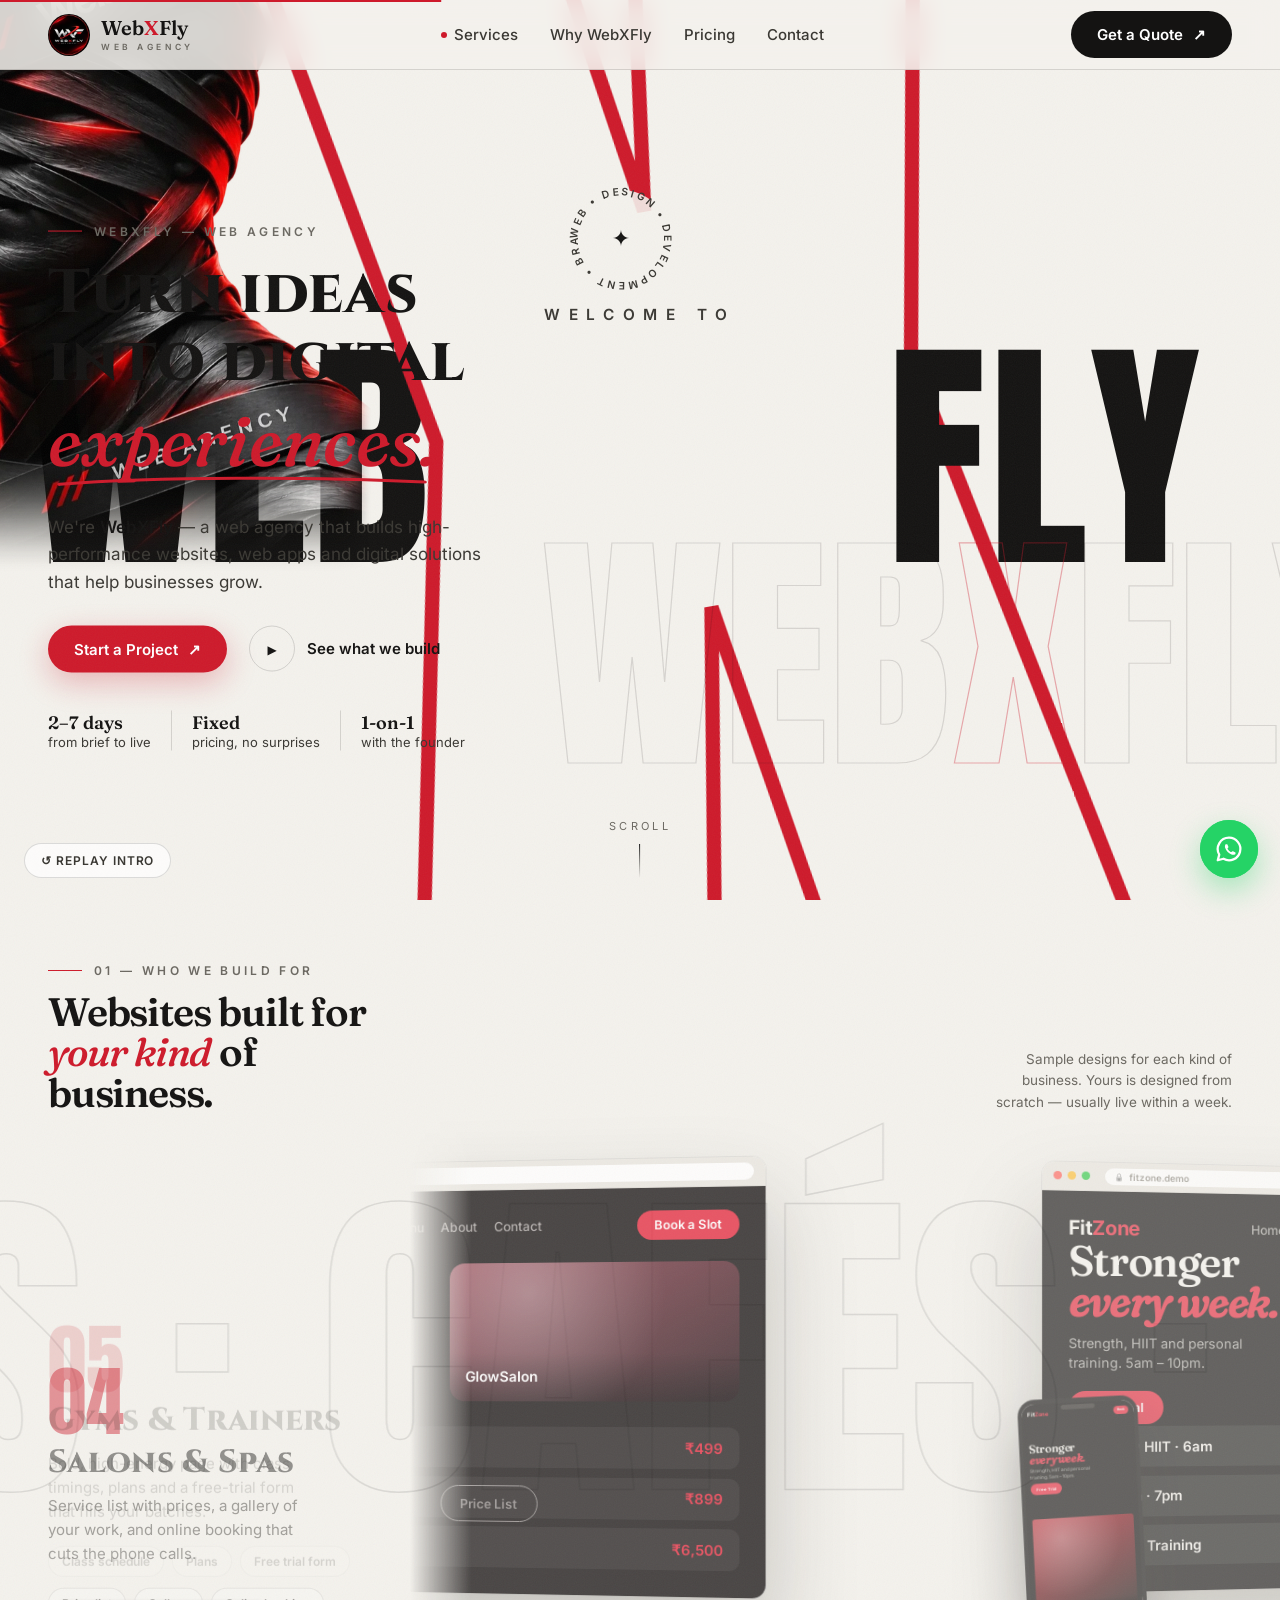
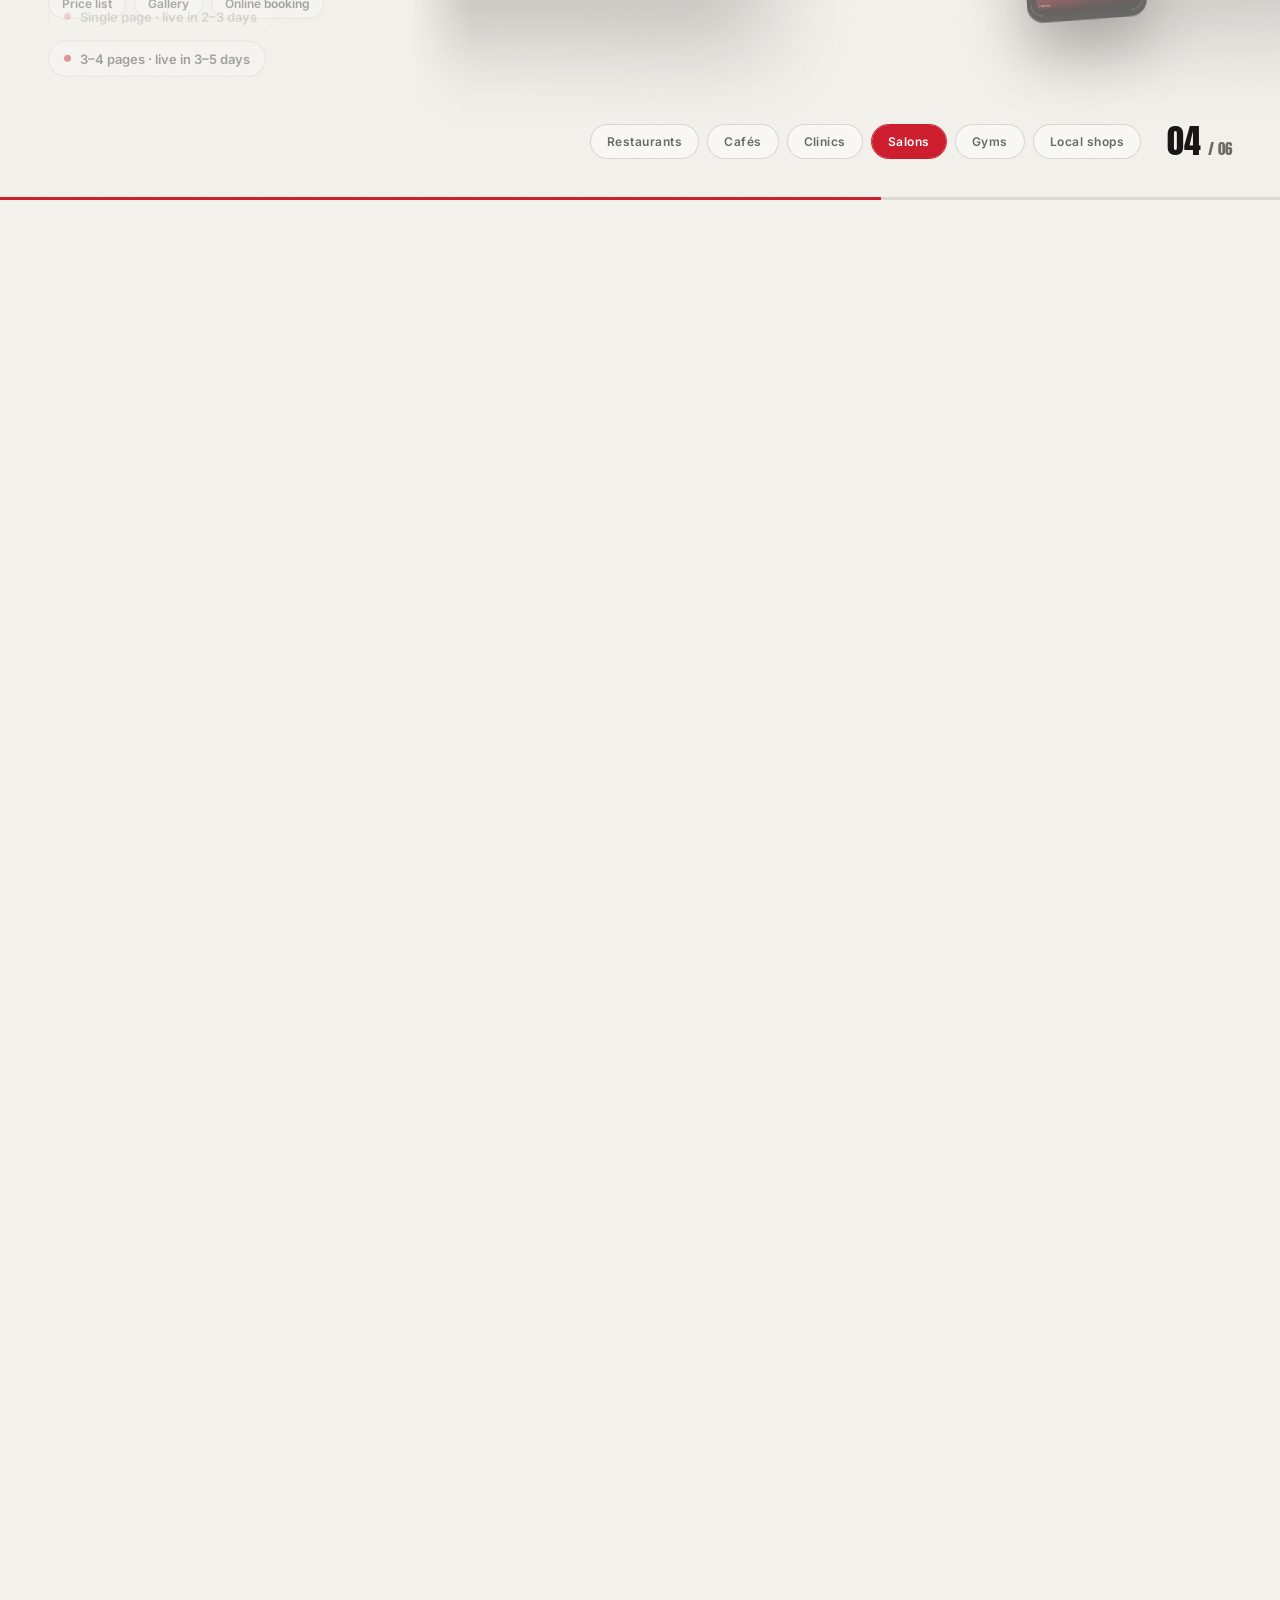
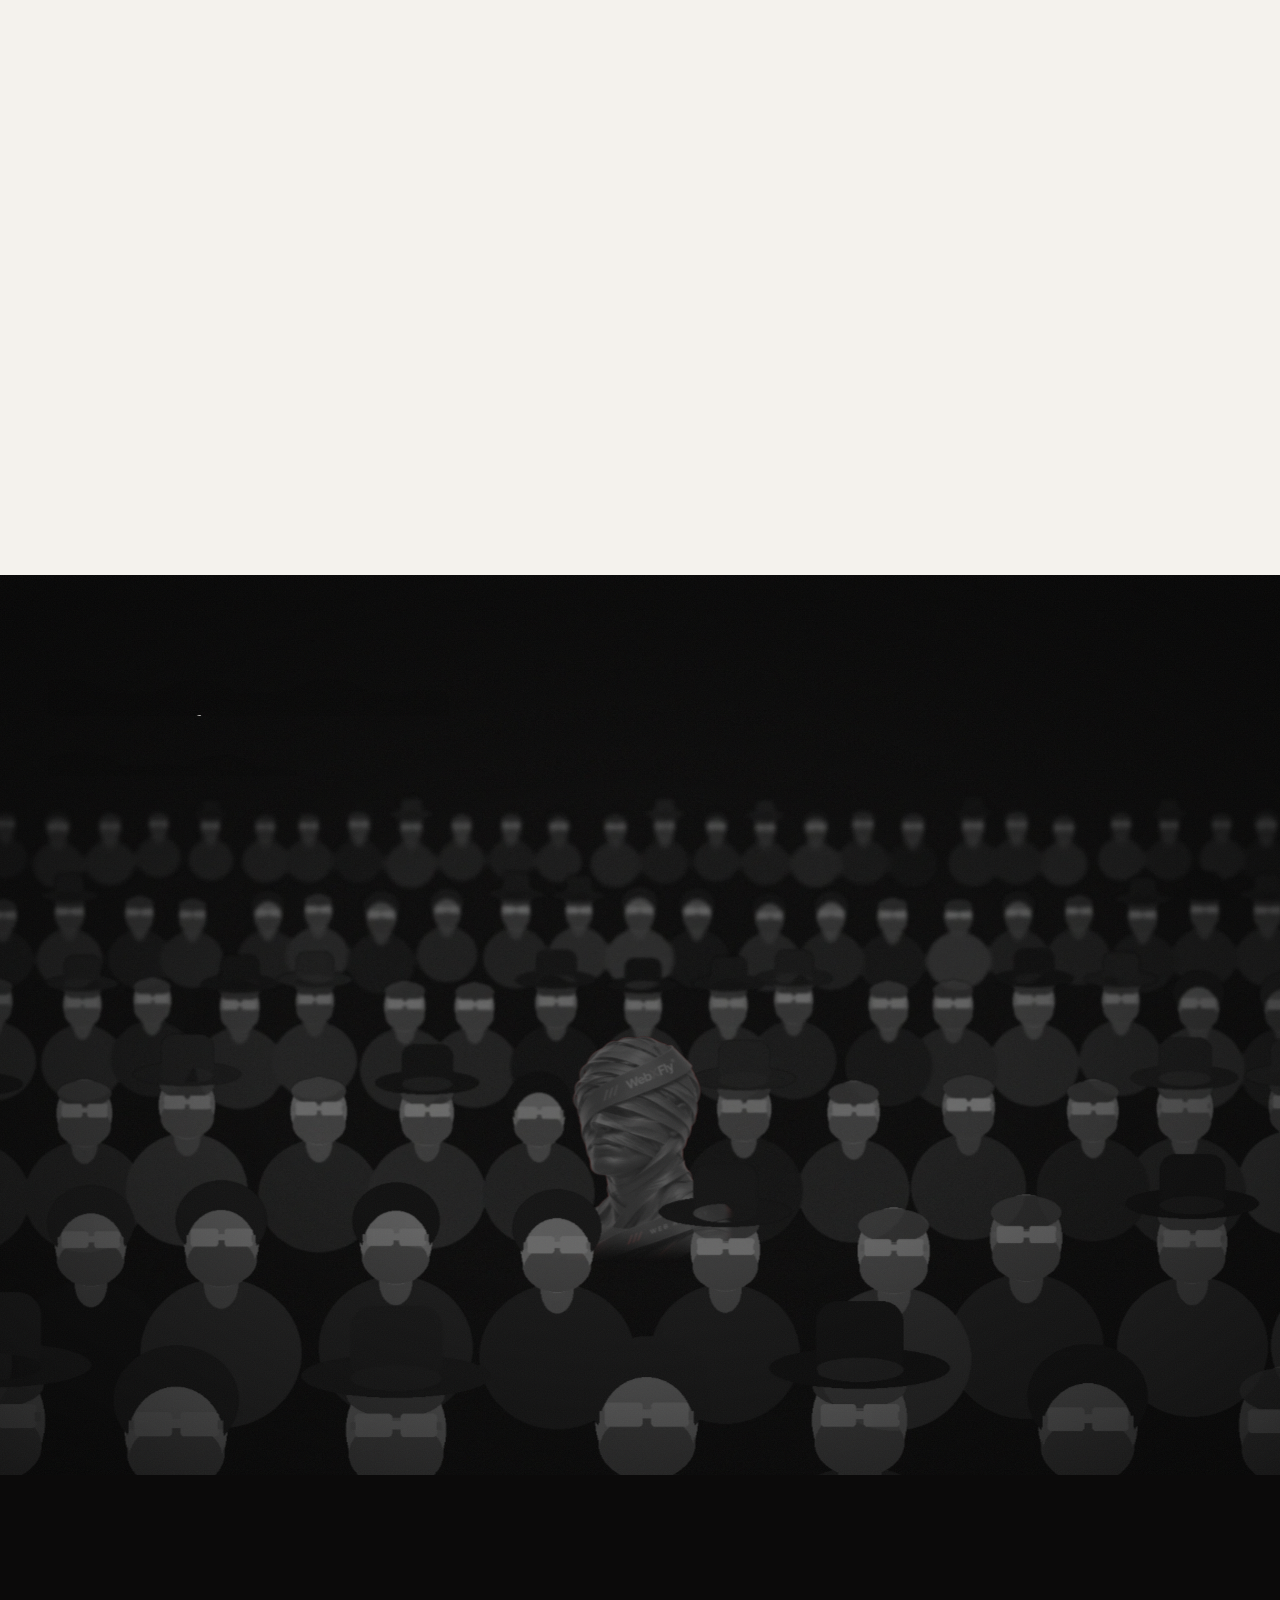
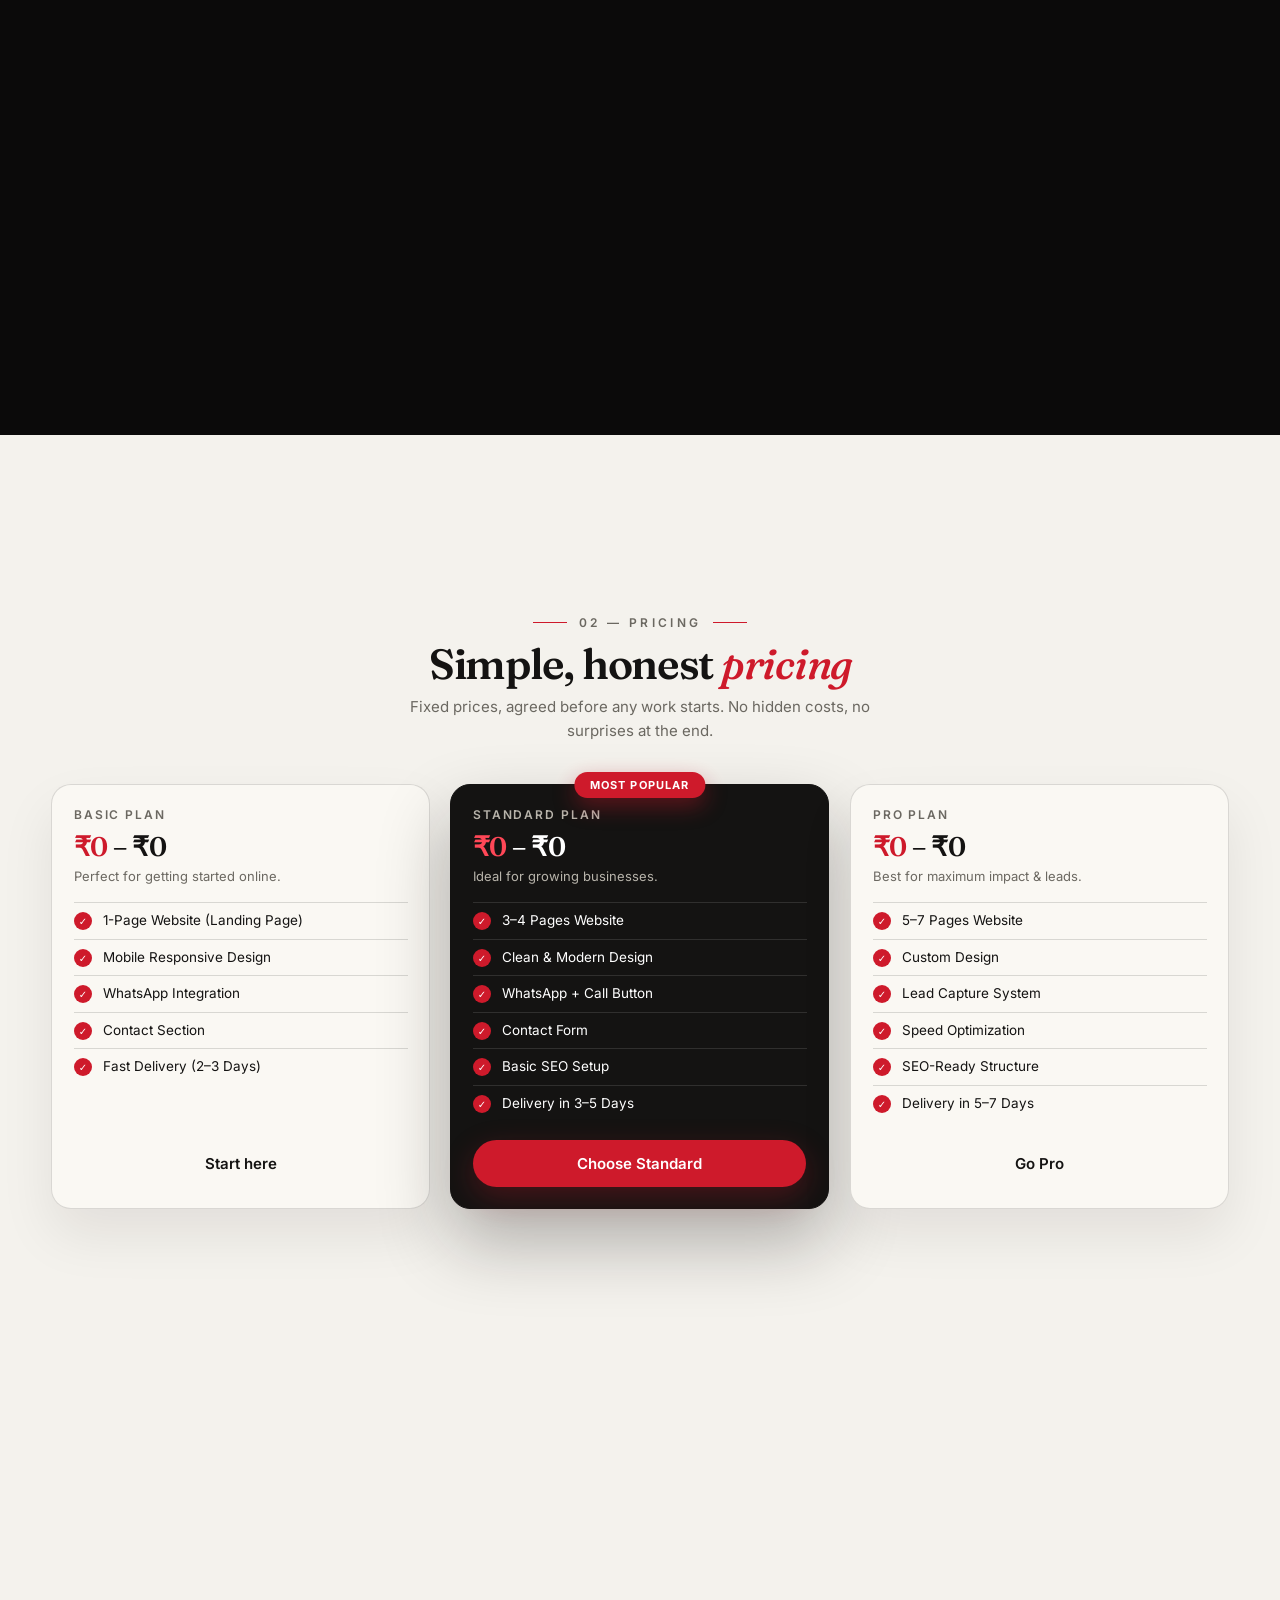
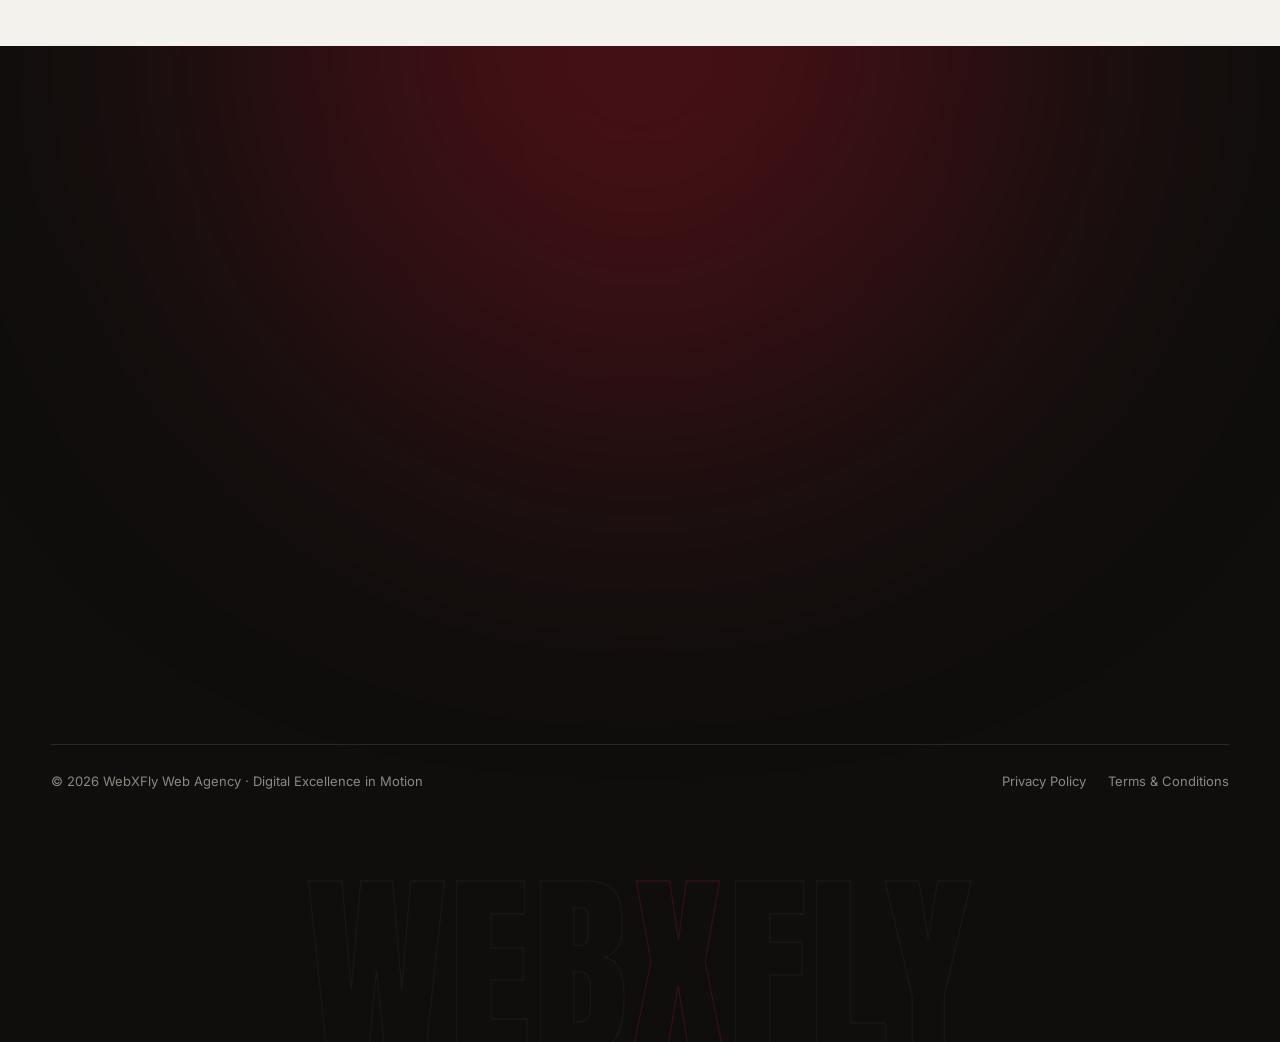
==== webxfly-website/index.html @ d068961c "Add files via upload" ====
<!DOCTYPE html>
<html lang="en">
<head>
  <meta charset="UTF-8">
  <meta name="viewport" content="width=device-width, initial-scale=1.0">
  <title>WebXFly — Web Agency · Fast, modern websites for growing businesses</title>
  <meta name="description" content="WebXFly is a web agency in India building fast, mobile-friendly websites for restaurants, cafés, clinics, salons, gyms and local businesses. Fixed prices, delivered in 2–7 days.">
  <meta name="theme-color" content="#f4f2ed">
  <link rel="icon" href="favicon.ico" sizes="48x48">
  <link rel="icon" href="assets/icon-192.png" type="image/png" sizes="192x192">
  <link rel="manifest" href="site.webmanifest">
  <link rel="apple-touch-icon" href="assets/apple-touch-icon.png">

  <!-- Link previews on WhatsApp / social. Update the image URL if your Vercel address is different. -->
  <meta property="og:type" content="website">
  <meta property="og:site_name" content="WebXFly">
  <meta property="og:title" content="WebXFly — Turn ideas into digital experiences">
  <meta property="og:description" content="Fast, mobile-friendly websites for growing businesses. Fixed prices, delivered in 2–7 days.">
  <meta property="og:image" content="https://webxfly.vercel.app/assets/og.jpg">
  <meta property="og:image:width" content="1200">
  <meta property="og:image:height" content="630">
  <meta name="twitter:card" content="summary_large_image">

  <link rel="preload" as="image" href="assets/figure.webp" imagesrcset="assets/figure-820.webp 820w, assets/figure.webp 1056w" imagesizes="(max-width: 760px) 90vw, 50vw" fetchpriority="high">
  <link rel="stylesheet" href="css/style.css">
  <link rel="stylesheet" href="css/industries.css">
  <link rel="stylesheet" href="css/standout.css">
  <link rel="stylesheet" href="css/pricing.css">
  <link rel="stylesheet" href="css/site.css">
</head>
<body>

  <a class="skip" href="#indSec">Skip to content</a>
  <div class="progress" id="progress" aria-hidden="true"></div>
  <div class="cursor" id="cursor" aria-hidden="true"></div>

  <!-- ========== NAV ========== -->
  <header class="nav is-hidden" id="nav">
    <div class="container nav__inner">
      <a href="#" class="brand" aria-label="WebXFly — back to top">
        <img src="assets/logo-120.webp" alt="" width="42" height="42">
        <span class="brand__text">Web<span class="red">X</span>Fly<small>WEB AGENCY</small></span>
      </a>
      <nav class="nav__links" aria-label="Main">
        <a href="#indSec">Services</a>
        <a href="#soSec">Why WebXFly</a>
        <a href="#prPin">Pricing</a>
        <a href="#contact">Contact</a>
      </nav>
      <a href="https://wa.me/918609894860?text=Hi%20WebXFly%21%20I%27d%20like%20a%20quote%20for%20a%20website." target="_blank" rel="noopener noreferrer" class="btn btn--dark nav__cta">Get a Quote <span class="btn__arrow">↗</span></a>
    </div>
  </header>

  <!-- ========== HERO ==========
       Intro timeline (see js/hero.js):
       0  loader counts 000 → 100
       1  "WELCOME TO / WEBXFLY" rises in
       2  WEB and FLY part, X becomes a giant outline, sculpture rises into the gap
       3  wordmark leaves, sculpture glides right
       4  headline, copy, buttons and nav settle in                                     -->
  <section class="hero" id="hero">

    <!-- Stage 1–3: wordmark -->
    <div class="intro" id="intro" aria-hidden="true">
      <div class="intro__welcome" id="welcome"></div>
      <div class="intro__word" id="word"></div>
    </div>

    <!-- Faint outlined wordmark behind the settled sculpture -->
    <div class="ghost" id="ghost" aria-hidden="true">WEB<i>X</i>FLY</div>

    <!-- Stage 4: content -->
    <div class="hero__content">
      <p class="kicker"><span>WEBXFLY — WEB AGENCY</span></p>
      <h1 class="title">
        <span class="line"><span>Turn ideas</span></span>
        <span class="line"><span>into digital</span></span>
        <span class="line"><span><em>experiences.<svg viewBox="0 0 300 20" preserveAspectRatio="none" aria-hidden="true"><path d="M3 14 C 80 4, 210 4, 297 11"/></svg></em></span></span>
      </h1>
      <p class="lead">We're <b>WebXFly</b> — a web agency that builds high-performance websites, web apps and digital solutions that help businesses grow.</p>
      <div class="actions">
        <a href="https://wa.me/918600894860?text=Hi%20WebXFly%21%20I%27d%20like%20a%20website%20for%20my%20business." target="_blank" rel="noopener noreferrer" class="btn btn--red magnetic" id="ctaMain">Start a Project <span class="btn__arrow">↗</span></a>
        <a href="#indSec" class="play"><span class="play__circle">▶</span> See what we build</a>
      </div>
      <div class="trust">
        <p class="trust__item"><b>2–7 days</b>from brief to live</p>
        <p class="trust__item"><b>Fixed</b>pricing, no surprises</p>
        <p class="trust__item"><b>1-on-1</b>with the founder</p>
      </div>
    </div>

    <!-- The sculpture -->
    <div class="figure" id="figure">
      <div class="figure__float" id="figFloat">
        <img src="assets/figure.webp" srcset="assets/figure-820.webp 820w, assets/figure.webp 1056w" sizes="(max-width: 760px) 90vw, 50vw" alt="WebXFly sculpture wrapped in black and red ribbons" id="figImg" width="1056" height="1400" fetchpriority="high">
      </div>
    </div>

    <!-- Rotating badge -->
    <div class="badge" id="badge" aria-hidden="true">
      <svg viewBox="0 0 120 120"><defs><path id="badgeCircle" d="M60,60 m-44,0 a44,44 0 1,1 88,0 a44,44 0 1,1 -88,0"/></defs>
        <text><textPath href="#badgeCircle">WEB • DESIGN • DEVELOPMENT • BRANDING • </textPath></text></svg>
      <span class="badge__star">✦</span>
    </div>

    <!-- Loader -->
    <div class="loader" id="loader"><small>LOADING</small><span id="count">000</span></div>
    <div class="loader__bar"></div>

    <div class="scroll-cue">SCROLL</div>
    <button class="intro-btn" id="introBtn" type="button">Skip intro</button>
  </section>

  <!-- ========== 01 · WHO WE BUILD FOR ========== -->
  <section class="ind-sec" id="indSec" data-at="0">
    <div class="ind-stage" id="indStage">
  
      <div class="ghost-word" id="ghostWord"></div>
  
      <div class="ind-head">
        <div>
          <p class="kick">01 — WHO WE BUILD FOR</p>
          <h2>Websites built for <em>your kind</em> of business.</h2>
        </div>
        <p class="note">Sample designs for each kind of business. Yours is designed from scratch — usually live within a week.</p>
      </div>
  
      <div class="rail-wrap"><div class="rail" id="rail"></div></div>
      <div class="copy" id="copy"></div>
  
      <div class="ind-foot">
        <div class="chips" id="chips"></div>
        <div class="counter"><span class="win"><span class="strip" id="counterWin"></span></span><span class="of">/ 06</span></div>
      </div>
      <div class="ind-bar"><i id="indBar"></i></div>
  
    </div>
  </section>

  <!-- ========== WHY WEBXFLY · STAND OUT FROM THE NOISE ========== -->
  <section class="so-sec" id="soSec" data-dark data-at="0.62">
    <div class="so-stage">
  
      <div class="scene" id="scene">
        <!-- CROWD PLATE — placeholder illustration; swap crowd-back.webp / crowd-front.webp for a licensed photo -->
        <img class="plate back" src="assets/crowd-back.webp" alt="A cinema audience, all looking the same way" width="2560" height="1440" loading="lazy" decoding="async">
  
        <!-- the one that's yours -->
        <div class="hero-fig" id="fig">
          <span class="pool" id="pool"></span>
          <span class="glow" id="glow"></span>
          <img src="assets/figure.webp" srcset="assets/figure-820.webp 820w, assets/figure.webp 1056w" sizes="(max-width: 760px) 90vw, 50vw" alt="The WebXFly website standing out from the crowd" width="1056" height="1400" decoding="async">
          <img class="grey" id="figGrey" src="assets/figure-grey.webp" alt="" width="480" height="636" loading="lazy" decoding="async">
          <span class="ping" id="ping"></span>
          <span class="mark" id="mark"><img src="assets/logo-120.webp" alt="WebXFly" width="120" height="120" loading="lazy" decoding="async"></span>
        </div>
  
        <!-- near rows sit in front, so the figure looks seated in the crowd -->
        <img class="plate front" src="assets/crowd-front.webp" alt="" width="2560" height="1440" loading="lazy" decoding="async">
      </div>
  
      <div class="so-head">
        <h2><span class="ln"><span>Stand out from</span></span><span class="ln"><span>the <em>noise…</em></span></span></h2>
        <div class="side">
          <b>Every other website</b>
          <p>Same template. Same stock photos. Same tired layout. Your customers have seen it a hundred times — and they scroll straight past.</p>
        </div>
      </div>
  
      <div class="so-foot">
        <p class="tag" id="fTag">That one is yours</p>
        <h3 id="fH">We build the site people <em>actually remember</em> — and choose.</h3>
      </div>
  
    </div>
  </section>


  <!-- ========== PRICING — the only place money appears on the site ========== -->
  <section class="pr-pin" id="prPin" data-at="0.62">
    <div class="pr-stage">
      <div class="pr-head">
        <p class="pkick" id="prKick">02 — PRICING</p>
        <h2 id="prTitle">Simple, honest <em>pricing</em></h2>
        <p id="prSub">Fixed prices, agreed before any work starts. No hidden costs, no surprises at the end.</p>
      </div>

      <div class="pcards" id="pcards">
        <article class="pcard">
          <p class="pname">Basic Plan</p>
          <p class="price"><span class="r" data-n="999">₹0</span> – <span data-n="1499">₹0</span></p>
          <p class="blurb">Perfect for getting started online.</p>
          <ul>
            <li><i>✓</i>1-Page Website (Landing Page)</li>
            <li><i>✓</i>Mobile Responsive Design</li>
            <li><i>✓</i>WhatsApp Integration</li>
            <li><i>✓</i>Contact Section</li>
            <li><i>✓</i>Fast Delivery (2–3 Days)</li>
          </ul>
          <a href="https://wa.me/918600894860?text=Hi%20WebXFly%21%20I%27m%20interested%20in%20the%20Basic%20Plan%20%28%E2%82%B9999%E2%80%93%E2%82%B91%2C499%29." target="_blank" rel="noopener noreferrer" class="btn btn--line">Start here</a>
        </article>

        <article class="pcard feat">
          <span class="pbadge">Most Popular</span>
          <p class="pname">Standard Plan</p>
          <p class="price"><span class="r" data-n="1999">₹0</span> – <span data-n="2499">₹0</span></p>
          <p class="blurb">Ideal for growing businesses.</p>
          <ul>
            <li><i>✓</i>3–4 Pages Website</li>
            <li><i>✓</i>Clean &amp; Modern Design</li>
            <li><i>✓</i>WhatsApp + Call Button</li>
            <li><i>✓</i>Contact Form</li>
            <li><i>✓</i>Basic SEO Setup</li>
            <li><i>✓</i>Delivery in 3–5 Days</li>
          </ul>
          <a href="https://wa.me/918600894860?text=Hi%20WebXFly%21%20I%27m%20interested%20in%20the%20Standard%20Plan%20%28%E2%82%B91%2C999%E2%80%93%E2%82%B92%2C499%29." target="_blank" rel="noopener noreferrer" class="btn btn--red magnetic">Choose Standard</a>
        </article>

        <article class="pcard">
          <p class="pname">Pro Plan</p>
          <p class="price"><span class="r" data-n="2999">₹0</span> – <span data-n="3499">₹0</span></p>
          <p class="blurb">Best for maximum impact &amp; leads.</p>
          <ul>
            <li><i>✓</i>5–7 Pages Website</li>
            <li><i>✓</i>Custom Design</li>
            <li><i>✓</i>Lead Capture System</li>
            <li><i>✓</i>Speed Optimization</li>
            <li><i>✓</i>SEO-Ready Structure</li>
            <li><i>✓</i>Delivery in 5–7 Days</li>
          </ul>
          <a href="https://wa.me/918600894860?text=Hi%20WebXFly%21%20I%27m%20interested%20in%20the%20Pro%20Plan%20%28%E2%82%B92%2C999%E2%80%93%E2%82%B93%2C499%29." target="_blank" rel="noopener noreferrer" class="btn btn--line">Go Pro</a>
        </article>
      </div>
    </div>
  </section>

  <section class="pr-extras">
    <div class="pr-wrap">
      <div class="pbox reveal">
        <h3>🔄 Monthly Maintenance</h3>
        <span class="tag">₹999 to ₹3499 / month</span>
        <div class="pgrid">
          <div><span>🖥️</span>Website Updates</div>
          <div><span>🐞</span>Bug Fixes</div>
          <div><span>⚙️</span>Minor Changes</div>
          <div><span>📈</span>Performance Monitoring</div>
        </div>
      </div>
      <div class="pbox reveal">
        <h3>➕ Add-On Services</h3>
        <div class="prow"><span>Logo Design</span><b>On request</b></div>
        <div class="prow"><span>Banner / Poster (Soft Copy)</span><b>On request</b></div>
        <div class="prow"><span>Extra Page</span><b>₹199 / page</b></div>
      </div>
      <div class="pbox reveal">
        <h3>⚠️ Important Notes</h3>
        <ul class="pnotes">
          <li>Hosting &amp; domain are not included — available at additional cost.</li>
          <li>50% advance, 50% on completion.</li>
          <li>Delivery time starts after we receive all content (text, images, details) from you.</li>
        </ul>
      </div>
      <div class="pbox reveal">
        <h3>👥 Perfect For</h3>
        <div class="pgrid pgrid--gap">
          <div><span>🍽️</span>Restaurants</div>
          <div><span>☕</span>Cafés</div>
          <div><span>✂️</span>Salons</div>
          <div><span>🏪</span>Local Businesses</div>
        </div>
      </div>
    </div>
  </section>

  <!-- ========== CONTACT / FOOTER ========== -->
  <footer class="ft" id="contact" data-dark>
    <div class="ft-wrap">
      <div class="ft-cta reveal">
        <p class="ftkick">Launch your business online</p>
        <h2>Get your website <em>today.</em></h2>
        <p class="sub">Affordable <i></i> Fast <i></i> Professional</p>
        <div class="ft-btns">
          <a href="https://wa.me/918600894860?text=Hi%20WebXFly%21%20I%27d%20like%20a%20website%20for%20my%20business." target="_blank" rel="noopener noreferrer" class="btn wa magnetic"><svg viewBox="0 0 24 24" aria-hidden="true"><path d="M12 3a9 9 0 0 0-7.8 13.5L3 21l4.6-1.2A9 9 0 1 0 12 3Z" fill="none" stroke="currentColor" stroke-width="1.8" stroke-linejoin="round"/><path d="M9 8.6c.2-.5.5-.5.8-.5h.5c.2 0 .4.1.5.4l.7 1.6c.1.2 0 .5-.1.7l-.5.6c-.1.2-.1.4 0 .6.6 1 1.4 1.8 2.4 2.4.2.1.4.1.6 0l.6-.5c.2-.2.5-.2.7-.1l1.6.7c.3.1.4.3.4.5v.5c0 .3 0 .6-.5.8-.6.3-1.4.5-2.3.2-2.6-.8-4.7-2.9-5.5-5.5-.3-.9-.1-1.7.1-2.3Z" fill="currentColor"/></svg> WhatsApp us</a>
          <a href="#contact" class="btn btn--line" data-mail="gmail.com|webxfly26" data-subject="Website enquiry"><svg viewBox="0 0 24 24" aria-hidden="true"><rect x="3" y="5" width="18" height="14" rx="2.5" fill="none" stroke="currentColor" stroke-width="1.8"/><path d="m4 7 8 6 8-6" fill="none" stroke="currentColor" stroke-width="1.8" stroke-linejoin="round"/></svg> Email us</a>
        </div>
      </div>

      <div class="ft-grid">
        <div class="reveal">
          <div class="ft-brand">
            <img src="assets/logo-120.webp" alt="" width="46" height="46" loading="lazy" decoding="async">
            <span><b>Web<span>X</span>Fly</b><small>WEB AGENCY</small></span>
          </div>
          <p class="about">We design and build fast, mobile-friendly websites and web apps that help small businesses
            across India attract customers and generate leads.</p>
        </div>

        <div class="reveal">
          <h3>Explore</h3>
          <a href="#indSec">Who we build for</a>
          <a href="#soSec">Why WebXFly</a>
          <a href="#prPin">Pricing</a>
          <a href="#contact">Contact</a>
        </div>

        <div class="reveal">
          <h3>Services</h3>
          <ul class="ft-list">
            <li>Landing Pages</li>
            <li>Business Websites</li>
            <li>Custom Websites</li>
            <li>Web Apps</li>
            <li>Website Maintenance</li>
          </ul>
        </div>

        <div class="reveal ft-contact">
          <h3>Get in touch</h3>
          <a href="https://wa.me/918600894860?text=Hi%20WebXFly%21%20I%27d%20like%20a%20website%20for%20my%20business." target="_blank" rel="noopener noreferrer"><i><svg viewBox="0 0 24 24" aria-hidden="true"><path d="M12 3a9 9 0 0 0-7.8 13.5L3 21l4.6-1.2A9 9 0 1 0 12 3Z" fill="none" stroke="currentColor" stroke-width="1.8" stroke-linejoin="round"/><path d="M9 8.6c.2-.5.5-.5.8-.5h.5c.2 0 .4.1.5.4l.7 1.6c.1.2 0 .5-.1.7l-.5.6c-.1.2-.1.4 0 .6.6 1 1.4 1.8 2.4 2.4.2.1.4.1.6 0l.6-.5c.2-.2.5-.2.7-.1l1.6.7c.3.1.4.3.4.5v.5c0 .3 0 .6-.5.8-.6.3-1.4.5-2.3.2-2.6-.8-4.7-2.9-5.5-5.5-.3-.9-.1-1.7.1-2.3Z" fill="currentColor"/></svg></i><span><b>WhatsApp</b>+91&nbsp;86008&nbsp;94860</span></a>
          <a href="tel:+918600894860"><i><svg viewBox="0 0 24 24" aria-hidden="true"><path d="M5 4h3.2l1.5 4-2 1.3a11 11 0 0 0 5 5l1.3-2 4 1.5V17a2 2 0 0 1-2 2A15 15 0 0 1 3 6a2 2 0 0 1 2-2Z" fill="none" stroke="currentColor" stroke-width="1.8" stroke-linejoin="round"/></svg></i><span><b>Call</b>+91&nbsp;86008&nbsp;94860</span></a>
          <a href="#contact" data-mail="gmail.com|webxfly26" data-subject="Website enquiry"><i><svg viewBox="0 0 24 24" aria-hidden="true"><rect x="3" y="5" width="18" height="14" rx="2.5" fill="none" stroke="currentColor" stroke-width="1.8"/><path d="m4 7 8 6 8-6" fill="none" stroke="currentColor" stroke-width="1.8" stroke-linejoin="round"/></svg></i><span><b>Email</b><span data-mail-text>Tap to email us</span></span></a>
        </div>
      </div>

      <div class="ft-bottom">
        <p>© 2026 WebXFly Web Agency · Digital Excellence in Motion</p>
        <nav class="ft-legal" aria-label="Legal">
          <a href="privacy.html">Privacy Policy</a>
          <a href="terms.html">Terms &amp; Conditions</a>
        </nav>
      </div>

      <div class="ft-mark" aria-hidden="true">WEB<em>X</em>FLY</div>
    </div>
  </footer>

  <!-- floating WhatsApp button — appears once the intro has finished -->
  <a class="wa-float" id="waFloat" href="https://wa.me/918600894860?text=Hi%20WebXFly%21%20I%27d%20like%20a%20website%20for%20my%20business." target="_blank" rel="noopener noreferrer" aria-label="Chat with WebXFly on WhatsApp"><svg viewBox="0 0 24 24" aria-hidden="true"><path d="M12 3a9 9 0 0 0-7.8 13.5L3 21l4.6-1.2A9 9 0 1 0 12 3Z" fill="none" stroke="currentColor" stroke-width="1.8" stroke-linejoin="round"/><path d="M9 8.6c.2-.5.5-.5.8-.5h.5c.2 0 .4.1.5.4l.7 1.6c.1.2 0 .5-.1.7l-.5.6c-.1.2-.1.4 0 .6.6 1 1.4 1.8 2.4 2.4.2.1.4.1.6 0l.6-.5c.2-.2.5-.2.7-.1l1.6.7c.3.1.4.3.4.5v.5c0 .3 0 .6-.5.8-.6.3-1.4.5-2.3.2-2.6-.8-4.7-2.9-5.5-5.5-.3-.9-.1-1.7.1-2.3Z" fill="currentColor"/></svg></a>

  <script src="js/mail.js"></script>
  <script src="js/motion.js"></script>
  <script src="js/hero.js"></script>
  <script src="js/industries.js"></script>
  <script src="js/standout.js"></script>
  <script src="js/pricing.js"></script>
</body>
</html>
---- webxfly-website/css/style.css ----
/* ==========================================================
   WebXFly — Hero section
   Everything that moves uses transform/opacity only, so the
   browser can run it on the GPU at a steady 60fps.
   ========================================================== */

/* ---------- Fonts (self-hosted) ---------- */
@font-face{font-family:'Anton';font-weight:400;font-display:swap;src:url(../assets/fonts/anton-latin-400-normal.woff2) format('woff2')}
@font-face{font-family:'Cinzel';font-weight:700;font-display:swap;src:url(../assets/fonts/cinzel-latin-700-normal.woff2) format('woff2')}
@font-face{font-family:'Cinzel';font-weight:800;font-display:swap;src:url(../assets/fonts/cinzel-latin-800-normal.woff2) format('woff2')}
@font-face{font-family:'Fraunces';font-style:italic;font-weight:500;font-display:swap;src:url(../assets/fonts/fraunces-latin-500-italic.woff2) format('woff2')}
@font-face{font-family:'Fraunces';font-weight:600;font-display:swap;src:url(../assets/fonts/fraunces-latin-600-normal.woff2) format('woff2')}
@font-face{font-family:'Inter';font-weight:400;font-display:swap;src:url(../assets/fonts/inter-latin-400-normal.woff2) format('woff2')}
@font-face{font-family:'Inter';font-weight:500;font-display:swap;src:url(../assets/fonts/inter-latin-500-normal.woff2) format('woff2')}
@font-face{font-family:'Inter';font-weight:600;font-display:swap;src:url(../assets/fonts/inter-latin-600-normal.woff2) format('woff2')}
@font-face{font-family:'Inter';font-weight:700;font-display:swap;src:url(../assets/fonts/inter-latin-700-normal.woff2) format('woff2')}

/* ---------- Tokens ---------- */
:root{
  --paper:#f4f2ed;
  --ink:#141312;
  --ink-2:#3a3833;
  --muted:#6b6861;
  --red:#ce1a2b;
  --red-2:#e4253a;
  --line:rgba(20,18,16,.14);
  --maxw:1240px;

  /* motion */
  --out-expo:cubic-bezier(.16,1,.3,1);      /* fast start, soft landing */
  --in-out:cubic-bezier(.65,0,.35,1);       /* smooth glide */
  --spring:cubic-bezier(.34,1.56,.64,1);    /* small overshoot */
}

*{margin:0;padding:0;box-sizing:border-box}
html,body{background:var(--paper)}
body{font-family:'Inter',system-ui,sans-serif;color:var(--ink);line-height:1.6;overflow-x:hidden;-webkit-font-smoothing:antialiased}
a{color:inherit;text-decoration:none}
::selection{background:var(--red);color:#fff}
.container{max-width:var(--maxw);margin:0 auto;padding:0 28px}
.red{color:var(--red)}

/* ---------- Buttons ---------- */
.btn{display:inline-flex;align-items:center;gap:10px;font:600 15px 'Inter';padding:14px 26px;border-radius:999px;cursor:pointer;position:relative;overflow:hidden;white-space:nowrap;transition:transform .35s var(--out-expo),box-shadow .35s,background .25s}
.btn--red{background:var(--red);color:#fff;box-shadow:0 10px 30px rgba(206,26,43,.28)}
.btn--red:hover{background:var(--red-2);box-shadow:0 18px 44px rgba(206,26,43,.38)}
.btn--dark{background:var(--ink);color:#fff}
.btn--dark:hover{background:#000}
.btn::after{content:"";position:absolute;inset:0 auto 0 -60%;width:45%;background:linear-gradient(100deg,transparent,rgba(255,255,255,.45),transparent);transform:skewX(-18deg);transition:left .7s var(--in-out)}
.btn:hover::after{left:130%}
.btn__arrow{display:inline-block;transition:transform .3s var(--out-expo)}
.btn:hover .btn__arrow{transform:translate(3px,-3px)}

/* ---------- Nav ---------- */
.nav{position:fixed;inset:0 0 auto;z-index:50;padding:18px 0;transition:opacity .9s ease,transform .9s var(--out-expo)}
.nav.is-hidden{opacity:0;transform:translateY(-24px);pointer-events:none}
.nav__inner{display:flex;align-items:center;justify-content:space-between;gap:20px}
.brand{display:flex;align-items:center;gap:11px}
.brand img{width:42px;height:42px;border-radius:50%}
.brand__text{font:600 20px/1 'Fraunces',serif}
.brand__text small{display:block;font:600 8.5px 'Inter';letter-spacing:.42em;color:var(--muted);margin-top:4px}
.nav__links{display:flex;gap:32px}
.nav__links a{font-size:15px;font-weight:500;color:var(--ink-2);position:relative;display:inline-flex;align-items:center;gap:7px}
.nav__links a.is-active::before{content:"";width:6px;height:6px;border-radius:50%;background:var(--red)}
.nav__links a::after{content:"";position:absolute;left:0;bottom:-6px;height:2px;width:100%;background:var(--red);transform:scaleX(0);transform-origin:right;transition:transform .4s var(--out-expo)}
.nav__links a:hover::after{transform:scaleX(1);transform-origin:left}

/* ---------- Cursor ---------- */
.cursor{position:fixed;left:0;top:0;width:34px;height:34px;margin:-17px 0 0 -17px;border:1.5px solid var(--red);border-radius:50%;pointer-events:none;z-index:100;opacity:0;transition:opacity .3s,width .3s var(--out-expo),height .3s var(--out-expo),margin .3s var(--out-expo),background .3s;will-change:transform}
.cursor.is-on{opacity:.8}
.cursor.is-hover{width:58px;height:58px;margin:-29px 0 0 -29px;background:rgba(206,26,43,.1)}
@media (hover:none){.cursor{display:none}}

/* ==========================================================
   HERO
   ========================================================== */
.hero{position:relative;height:100vh;height:100svh;min-height:620px;overflow:hidden;background:var(--paper)}
/* paper grain — static layer, no blend mode (cheap to composite) */
.hero::after{content:"";position:absolute;inset:0;z-index:8;pointer-events:none;opacity:.05;
  background-image:url("data:image/svg+xml;utf8,<svg xmlns='http://www.w3.org/2000/svg' width='160' height='160'><filter id='n'><feTurbulence type='fractalNoise' baseFrequency='.9' numOctaves='2' stitchTiles='stitch'/></filter><rect width='100%' height='100%' filter='url(%23n)'/></svg>")}

/* ----- 0 · Loader ----- */
.loader{position:absolute;z-index:6;right:4vw;bottom:5vh;font:400 clamp(40px,6vw,86px)/1 'Anton',sans-serif;transition:opacity .5s,transform .8s var(--in-out)}
.loader small{display:block;font:600 11px 'Inter';letter-spacing:.3em;color:var(--muted);margin-bottom:10px;text-align:right}
.loader__bar{position:absolute;z-index:6;left:0;bottom:0;width:100%;height:3px;background:var(--ink);transform:scaleX(0);transform-origin:left;transition:transform 1.25s var(--in-out),opacity .5s}
.hero.s0 .loader__bar{transform:scaleX(1)}
.hero.s2 .loader{opacity:0;transform:translateY(40px)}
.hero.s2 .loader__bar{opacity:0}

/* ----- 1 · Wordmark ----- */
.intro{position:absolute;inset:50% 0 auto;z-index:1;text-align:center;pointer-events:none;transform:translate3d(0,-54%,0);transition:transform 1.4s var(--in-out)}
.intro__welcome{display:inline-flex;gap:.9em;font:600 clamp(12px,1.2vw,18px) 'Inter';letter-spacing:.55em;color:var(--ink-2);margin-bottom:1.6vh;transition:opacity .7s,transform .9s var(--out-expo)}
.intro__welcome b{display:inline-block;overflow:hidden;font-weight:600}
.intro__welcome b span{display:inline-block;transform:translate3d(0,110%,0);transition:transform 1s var(--out-expo)}
.hero.s1 .intro__welcome b span{transform:none}
.hero.s2 .intro__welcome{opacity:0;transform:translate3d(0,-30px,0)}

.intro__word{display:flex;justify-content:center;font:400 100px/.9 'Anton',sans-serif;color:var(--ink);white-space:nowrap}
.intro__word .g{display:inline-flex;transition:transform 1.5s var(--in-out),opacity .7s}
.intro__word .ch{display:inline-block;overflow:hidden;padding:.03em .006em}
.intro__word .ch span{display:inline-block;transform:translate3d(0,105%,0);transition:transform 1.1s var(--out-expo),opacity .6s}
.hero.s1 .intro__word .ch span{transform:none}
.intro__word .g--x{color:var(--red);position:relative;z-index:0}
.intro__word .g--x .ch{overflow:visible}
.intro__word .g--x .ch span{transition:transform 1.1s var(--out-expo),color .9s,-webkit-text-stroke-color .9s}
/* 2 · X turns into a big outline behind the sculpture */
.hero.s2 .intro__word .g--x{transform:scale(var(--x-scale,2.6));opacity:.32}
.hero.s2 .intro__word .g--x .ch span{color:transparent;-webkit-text-stroke:2px var(--red)}
/* 3 · wordmark leaves — soft lift + fade (no hard mask cut) */
.hero.s3 .intro__word .ch span{transform:translate3d(0,-38%,0);opacity:0;transition:transform .9s var(--in-out),opacity .6s ease}
.hero.s3 .intro__word .g--x{opacity:0;transform:scale(calc(var(--x-scale,2.6) * 1.25)) rotate(-10deg)}

/* ----- The sculpture ----- */
.figure{position:absolute;z-index:2;bottom:0;right:var(--fig-right,3vw);height:var(--fig-h,90vh);pointer-events:none;
  transform:translate3d(var(--fig-x,0px),var(--fig-y,0px),0) scale(var(--fig-s,1));transform-origin:50% 100%;will-change:transform}
.figure.is-rising{transition:transform 1.7s var(--out-expo)}
.figure.is-moving{transition:transform 1.6s var(--in-out)}
.figure__float{height:100%;will-change:transform}       /* parallax + idle float written by JS */
.figure img{height:100%;width:auto;display:block;opacity:var(--fig-o,1);transition:opacity 1s ease;user-select:none}

/* ghost wordmark behind the settled sculpture */
.ghost{position:absolute;z-index:1;bottom:13vh;left:var(--ghost-x,50%);font:400 var(--ghost-size,200px)/1 'Anton',sans-serif;color:transparent;-webkit-text-stroke:1.2px rgba(20,19,18,.13);white-space:nowrap;pointer-events:none;opacity:0;transform:translate3d(0,40px,0);transition:opacity 1.6s .5s ease,transform 1.8s .5s var(--out-expo)}
.ghost i{font-style:normal;-webkit-text-stroke-color:rgba(206,26,43,.35)}
.hero.s4 .ghost{opacity:1;transform:none}

/* ----- 4 · Content ----- */
.hero__content{position:absolute;z-index:3;left:max(28px,calc((100vw - var(--maxw))/2 + 28px));top:50%;transform:translateY(-44%);width:min(600px,48vw)}
.kicker{overflow:hidden;margin-bottom:22px}
.kicker span{display:inline-flex;align-items:center;gap:12px;font:600 12px 'Inter';letter-spacing:.28em;color:var(--muted);transform:translate3d(0,110%,0);transition:transform .9s var(--out-expo)}
.kicker span::before{content:"";width:34px;height:1.5px;background:var(--red)}
.title{font:800 clamp(36px,4.8vw,72px)/1.04 'Cinzel',serif;letter-spacing:.01em;margin-bottom:26px}
.title .line{display:block;overflow:hidden;padding-bottom:.07em}
.title .line>span{display:inline-block;transform:translate3d(0,112%,0) rotate(3deg);transform-origin:0 100%;transition:transform 1.15s var(--out-expo)}
.title .line:nth-child(2)>span{transition-delay:.09s}
.title .line:nth-child(3)>span{transition-delay:.18s}
.title em{font:italic 500 1.14em 'Fraunces',serif;color:var(--red);letter-spacing:-.01em;position:relative;display:inline-block}
.title em svg{position:absolute;left:2%;bottom:-.08em;width:96%;height:.22em;overflow:visible}
.title em path{fill:none;stroke:var(--red);stroke-width:4;stroke-linecap:round;stroke-dasharray:320;stroke-dashoffset:320;transition:stroke-dashoffset 1.2s .85s var(--in-out)}
.lead,.actions,.trust{opacity:0;transform:translate3d(0,20px,0);transition:opacity .9s ease,transform 1s var(--out-expo)}
.lead{font-size:17px;color:var(--ink-2);max-width:440px;margin-bottom:30px;transition-delay:.4s}
.lead b{color:var(--ink);font-weight:600}
.actions{display:flex;align-items:center;gap:22px;flex-wrap:wrap;transition-delay:.55s}
.trust{display:flex;align-items:center;gap:14px;margin-top:38px;transition-delay:.7s}
.hero.s4 .kicker span,.hero.s4 .title .line>span{transform:none}
.hero.s4 .title em path{stroke-dashoffset:0}
.hero.s4 .lead,.hero.s4 .actions,.hero.s4 .trust{opacity:1;transform:none}

.play{display:inline-flex;align-items:center;gap:12px;font-weight:600;font-size:15px}
.play__circle{width:46px;height:46px;border-radius:50%;border:1.5px solid var(--line);display:grid;place-items:center;font-size:12px;transition:background .3s,color .3s,border-color .3s,transform .4s var(--out-expo)}
.play:hover .play__circle{background:var(--ink);color:#fff;border-color:var(--ink);transform:scale(1.08)}

/* rotating badge */
.badge{position:absolute;z-index:3;left:var(--badge-x,60%);top:var(--badge-y,20vh);width:118px;height:118px;transform:scale(0) rotate(-120deg);transition:transform 1.1s .9s var(--spring)}
.hero.s4 .badge{transform:none}
.badge::before{content:"";position:absolute;inset:10px;border-radius:50%;background:rgba(244,242,237,.9)}
.badge svg{position:relative;width:100%;height:100%;animation:spin 16s linear infinite}
.badge text{font:600 10.5px 'Inter';letter-spacing:2.5px;fill:var(--ink-2)}
.badge__star{position:absolute;inset:0;display:grid;place-items:center;font-size:22px}
@keyframes spin{to{transform:rotate(360deg)}}

/* scroll cue + replay */
.scroll-cue{position:absolute;z-index:3;left:50%;bottom:22px;transform:translateX(-50%);display:flex;flex-direction:column;align-items:center;gap:8px;font-size:11px;letter-spacing:.3em;color:var(--muted);opacity:0;transition:opacity .9s 1.3s}
.scroll-cue::after{content:"";width:1px;height:34px;background:linear-gradient(var(--ink),transparent);transform-origin:top;animation:cue 1.8s var(--in-out) infinite}
@keyframes cue{0%{transform:scaleY(0)}50%{transform:scaleY(1);transform-origin:top}50.1%{transform-origin:bottom}100%{transform:scaleY(0);transform-origin:bottom}}
.hero.s4 .scroll-cue{opacity:1}
.intro-btn{position:absolute;z-index:9;left:24px;bottom:22px;font:600 12px 'Inter';letter-spacing:.08em;text-transform:uppercase;color:var(--ink-2);background:rgba(255,255,255,.7);border:1px solid var(--line);border-radius:999px;padding:9px 16px;cursor:pointer;transition:background .25s,color .25s}
.intro-btn:hover{background:var(--ink);color:#fff}

/* utility: jump to a state with no animation */
.hero.no-anim,.hero.no-anim *{transition:none!important}
/* recording mode (?rec) hides UI chrome */
.is-rec .intro-btn,.is-rec .scroll-cue{display:none}

/* ---------- Mobile ---------- */
@media (max-width:760px){
  .nav__links{display:none}
  .nav__cta{padding:10px 16px;font-size:13px}
  .hero__content{left:20px;right:20px;width:auto;top:92px;transform:none}
  .title{font-size:clamp(30px,8.6vw,46px);margin-bottom:16px}
  .kicker{margin-bottom:14px}
  .lead{font-size:15px;margin-bottom:18px}
  .trust,.scroll-cue,.ghost{display:none}
  .loader{right:20px;bottom:24px}
}

/* ---------- Reduced motion: show the final state straight away ---------- */
@media (prefers-reduced-motion:reduce){
  .hero *,.hero{transition:none!important;animation:none!important}
}
---- webxfly-website/css/industries.css ----
/* ==========================================================
   WebXFly — 07 · Who we build for (industry showcase)
   Loads after style.css; fonts, :root tokens and resets
   all come from style.css, so nothing is redefined here.
   ========================================================== */
/* ---------- Section shell ---------- */
.ind-sec{position:relative;background:var(--paper)}
.ind-stage{position:sticky;top:0;height:100vh;overflow:hidden}
.ind-stage::after{content:"";position:absolute;inset:0;z-index:9;pointer-events:none;opacity:.05;
  background-image:url("data:image/svg+xml;utf8,<svg xmlns='http://www.w3.org/2000/svg' width='160' height='160'><filter id='n'><feTurbulence type='fractalNoise' baseFrequency='.9' numOctaves='2' stitchTiles='stitch'/></filter><rect width='100%' height='100%' filter='url(%23n)'/></svg>")}

/* header */
.ind-head h2{max-width:14ch}
.ind-head{position:absolute;z-index:6;top:7vh;left:max(28px,calc((100vw - var(--maxw))/2 + 28px));right:max(28px,calc((100vw - var(--maxw))/2 + 28px));display:flex;justify-content:space-between;align-items:flex-end;gap:30px;pointer-events:none}
.kick{font:600 12px 'Inter';letter-spacing:.28em;color:var(--muted);display:flex;align-items:center;gap:12px}
.kick::before{content:"";width:34px;height:1.5px;background:var(--red)}
.ind-head h2{font:600 clamp(28px,3.1vw,50px)/1.02 'Fraunces',serif;letter-spacing:-.03em;margin-top:14px}
.ind-head h2 em{font-style:italic;font-weight:500;color:var(--red)}
.ind-head .note{max-width:260px;font-size:13.5px;color:var(--muted);text-align:right}

/* giant background word (parallax) */
.ghost-word{position:absolute;z-index:0;top:50%;left:0;white-space:nowrap;font:400 clamp(180px,26vw,380px)/1 'Anton';color:transparent;
  -webkit-text-stroke:1.5px rgba(20,19,18,.11);transform:translate3d(0,-50%,0);will-change:transform;pointer-events:none}

/* ---------- Rail ---------- */
.rail-wrap{position:absolute;z-index:3;top:14vh;bottom:8vh;left:32vw;right:0;overflow:hidden;
  /* soft edge so panels fade out instead of being cut off */
  -webkit-mask-image:linear-gradient(to right,transparent 0,#000 7%);mask-image:linear-gradient(to right,transparent 0,#000 7%)}
.rail{position:absolute;top:0;left:0;height:100%;display:flex;will-change:transform}
.panel{position:relative;width:68vw;height:100%;flex:none;display:flex;align-items:center;justify-content:center}
/* pinned copy column — always readable while the devices slide past */
.copy{position:absolute;z-index:5;top:50%;left:max(28px,calc((100vw - var(--maxw))/2 + 28px));width:min(27vw,340px);transform:translateY(-52%)}
.copy .p-meta{position:absolute;top:0;left:0;right:0;will-change:transform,opacity}

/* left column */

.p-num{font:400 clamp(56px,6vw,96px)/1 'Anton';color:var(--red);line-height:.9}
.p-name{font:800 clamp(26px,2.5vw,40px)/1.05 'Cinzel',serif;letter-spacing:.01em;margin:10px 0 14px}
.p-desc{font-size:15px;color:var(--ink-2);max-width:30ch;margin-bottom:22px}
.p-tags{display:flex;flex-wrap:wrap;gap:8px}
.p-tags span{font:600 12px 'Inter';padding:7px 13px;border-radius:99px;border:1px solid var(--line);color:var(--ink-2);background:rgba(255,255,255,.55)}
.p-scope{margin-top:22px;display:inline-flex;align-items:center;gap:9px;font:600 13px 'Inter';color:var(--ink-2);
  background:rgba(255,255,255,.6);border:1px solid var(--line);padding:9px 15px;border-radius:999px}
.p-scope i{width:7px;height:7px;border-radius:50%;background:var(--red);flex:none}

/* right column — device cluster */
.p-devices{position:relative;width:100%;height:100%;display:flex;align-items:center;justify-content:center;perspective:1800px}
.dev{position:relative;transform-style:preserve-3d;will-change:transform}

/* browser */
.browser{width:min(54vw,780px);border-radius:14px;overflow:hidden;background:#fff;box-shadow:0 50px 90px rgba(20,18,16,.28),0 0 0 1px rgba(20,18,16,.08)}
.b-bar{height:clamp(26px,2.4vw,34px);background:#e9e6e0;display:flex;align-items:center;gap:6px;padding:0 12px;border-bottom:1px solid rgba(0,0,0,.07)}
.b-bar i{width:9px;height:9px;border-radius:50%;flex:none}
.b-url{flex:1;margin-left:10px;height:62%;border-radius:99px;background:#fff;display:flex;align-items:center;padding:0 10px;font:600 clamp(8px,.78vw,11px) 'Inter';color:#8f8b83;gap:6px}
.b-url::before{content:"🔒";font-size:.8em;filter:grayscale(1)}

/* phone */
.phone{position:absolute;left:-3%;bottom:-9%;width:clamp(96px,10vw,150px);border-radius:18px;background:#141312;padding:5px 4px 7px;box-shadow:0 36px 60px rgba(20,18,16,.38);will-change:transform}
.phone .scr{border-radius:14px;overflow:hidden;background:#fff}
.phone::after{content:"";position:absolute;left:50%;top:7px;width:28%;height:5px;border-radius:99px;background:#2b2927;transform:translateX(-50%)}

/* ---------- Mini-site (scales with its own width) ---------- */
.ms{container-type:inline-size;background:var(--bg);color:var(--fg);aspect-ratio:16/10;position:relative;overflow:hidden;display:flex;flex-direction:column}
.ms.tall{aspect-ratio:9/17}
.ms-nav{display:flex;align-items:center;justify-content:space-between;padding:3.4cqw 4cqw 0}
.ms-logo{font:700 3.1cqw 'Inter';letter-spacing:-.02em}
.ms-logo em{font-style:normal;color:var(--ac)}
.ms-links{display:flex;gap:2.6cqw;font:500 2cqw 'Inter';opacity:.62}
.ms-cta{font:600 1.9cqw 'Inter';background:var(--ac);color:#fff;padding:1.1cqw 2.6cqw;border-radius:99px}
.ms-body{flex:1;display:flex;gap:3cqw;padding:3.4cqw 4cqw 4cqw;min-height:0}
.ms-left{flex:1;display:flex;flex-direction:column;justify-content:center;gap:1.6cqw}
.ms-h{font:600 6.6cqw/.98 'Fraunces',serif;letter-spacing:-.03em}
.ms-h em{font-style:italic;color:var(--ac)}
.ms-p{font:400 2.1cqw/1.45 'Inter';opacity:.68;max-width:26ch}
.ms-btns{display:flex;gap:1.6cqw;margin-top:1.2cqw}
.ms-btn{font:600 2cqw 'Inter';background:var(--ac);color:#fff;padding:1.5cqw 3cqw;border-radius:99px}
.ms-btn.ghost{background:transparent;color:inherit;border:1px solid currentColor;opacity:.55}
.ms-art{flex:1;border-radius:2.4cqw;background:var(--art);position:relative;overflow:hidden}
.ms-art::after{content:"";position:absolute;inset:0;background:radial-gradient(circle at 28% 22%,rgba(255,255,255,.3),transparent 58%)}
.ms-art b{position:absolute;left:0;right:0;bottom:0;padding:2.4cqw;font:600 2.2cqw 'Inter';color:#fff;background:linear-gradient(transparent,rgba(0,0,0,.55))}
/* strips of cards / list rows */
.ms-row{display:flex;gap:1.8cqw;padding:0 4cqw 4cqw}
.ms-card{flex:1;border-radius:1.8cqw;overflow:hidden;background:var(--card);display:flex;flex-direction:column}
.ms-card .im{height:7.4cqw;background:var(--art)}
.ms-card .tx{padding:1.6cqw;display:flex;flex-direction:column;gap:.9cqw}
.ms-card .tx i{display:block;height:1.4cqw;border-radius:99px;background:currentColor;opacity:.22}
.ms-card .tx i:nth-child(2){width:62%}
.ms-card .tx b{font:600 2cqw 'Inter';color:var(--ac)}
.ms-list{padding:0 4cqw 4cqw;display:flex;flex-direction:column;gap:1.4cqw}
.ms-item{display:flex;align-items:center;justify-content:space-between;gap:2cqw;padding:1.8cqw 2.4cqw;border-radius:1.6cqw;background:var(--card)}
.ms-item span{font:600 2.2cqw 'Inter'}
.ms-item em{font:600 2.2cqw 'Inter';font-style:normal;color:var(--ac)}
.ms-slots{display:flex;gap:1.2cqw;flex-wrap:wrap}
.ms-slots i{font:600 1.9cqw 'Inter';font-style:normal;padding:1.1cqw 2cqw;border-radius:99px;border:1px solid currentColor;opacity:.5}
.ms-slots i.on{background:var(--ac);color:#fff;border-color:var(--ac);opacity:1}

/* phone mini-site tweaks */
.ms.tall .ms-nav{padding:5cqw 5cqw 0}
.ms.tall .ms-links{display:none}
.ms.tall .ms-body{flex-direction:column;padding:5cqw}
.ms.tall .ms-h{font-size:10cqw}
.ms.tall .ms-p{font-size:4cqw}
.ms.tall .ms-btn{font-size:3.6cqw;padding:3cqw 5cqw}
.ms.tall .ms-art{min-height:34cqw}
.ms.tall .ms-logo{font-size:5cqw}
.ms.tall .ms-cta{font-size:3cqw;padding:2cqw 3.4cqw}

/* ---------- Bottom bar ---------- */
.ind-foot{position:absolute;z-index:6;left:max(28px,calc((100vw - var(--maxw))/2 + 28px));right:max(28px,calc((100vw - var(--maxw))/2 + 28px));bottom:4.5vh;display:flex;align-items:center;justify-content:flex-end;gap:26px}
.chips{display:flex;gap:8px;flex-wrap:wrap}
.chip{font:600 12px 'Inter';letter-spacing:.04em;padding:9px 16px;border-radius:99px;border:1px solid var(--line);color:var(--muted);background:rgba(255,255,255,.5);transition:color .35s,border-color .35s;position:relative;overflow:hidden}
.chip i{position:absolute;inset:0;background:var(--red);transform:scaleX(0);transform-origin:left;transition:transform .45s var(--out-expo)}
.chip span{position:relative;z-index:2}
.chip.on{color:#fff;border-color:var(--red)}
.chip.on i{transform:scaleX(1)}
.counter{display:flex;align-items:baseline;gap:7px;font:400 34px 'Anton';color:var(--ink)}
.counter .win{height:34px;overflow:hidden}
.counter .strip{display:block;will-change:transform}
.counter .strip b{display:block;font-weight:400;height:34px;line-height:34px}
.counter .of{font-size:15px;color:var(--muted)}
.ind-bar{position:absolute;z-index:6;left:0;right:0;bottom:0;height:3px;background:rgba(20,18,16,.1)}
.ind-bar i{display:block;height:100%;background:var(--red);transform-origin:left;transform:scaleX(0)}

@media (max-width:860px){
  /* phones: header on top, one device in the middle, copy underneath */
  .rail-wrap{left:0;top:20vh;bottom:auto;height:34vh;-webkit-mask-image:none;mask-image:none}
  .panel{width:100vw}
  .p-devices{height:100%;align-items:center}
  .browser{width:86vw}
  .phone{display:none}
  .copy{top:57vh;bottom:auto;left:20px;right:20px;width:auto;transform:none}
  .copy .p-meta{top:0;bottom:auto}
  .p-num{font-size:44px}
  .p-name{font-size:23px;margin:6px 0 10px}
  .p-desc{font-size:14px;margin-bottom:14px}
  .p-scope{margin-top:12px}
  .ind-head{flex-direction:column;align-items:flex-start}
  .ind-head .note{display:none}
  .ind-head h2{max-width:none}
  .chips{display:none}
}


/* nav picks up a backdrop once you scroll past the hero */
.nav{transition:opacity .9s ease,transform .9s var(--out-expo),background .4s,padding .4s,border-color .4s}
.nav.is-scrolled{background:rgba(244,242,237,.86);backdrop-filter:blur(14px);padding:11px 0;border-bottom:1px solid var(--line)}
---- webxfly-website/css/standout.css ----
/* ==========================================================
   WebXFly — 08 · Stand out from the noise
   Loads after style.css (fonts, :root tokens and resets come
   from there). The crowd is a swappable layer: replace
   assets/crowd-back.webp + assets/crowd-front.webp and the
   animation keeps working with no code changes.
   ========================================================== */
.so-sec{position:relative;height:340vh;background:#0b0a0a}
.so-stage{position:sticky;top:0;height:100vh;overflow:hidden;background:#0b0a0a;color:#f4f2ed}

/* the 16:9 box that always covers the viewport */
.scene{position:absolute;top:50%;left:50%;transform:translate(-50%,-50%) scale(var(--z,1));
  width:max(100vw,calc(100vh * 16 / 9));height:max(100vh,calc(100vw * 9 / 16));will-change:transform}
.scene img{display:block}
.plate{position:absolute;inset:0;width:100%;height:100%;object-fit:cover}
.plate.front{z-index:4;pointer-events:none}

/* the one that's yours — sits between the back rows and the front rows */
.hero-fig{position:absolute;left:50%;bottom:26%;height:25%;z-index:3;transform:translateX(-50%) scale(var(--s,1));will-change:transform}
.hero-fig img{height:100%;width:auto}
.hero-fig .grey{position:absolute;inset:0;height:100%;will-change:opacity}
.hero-fig .glow{position:absolute;left:50%;top:44%;width:420%;aspect-ratio:1;transform:translate(-50%,-50%) scale(var(--g,.5));
  background:radial-gradient(circle,rgba(206,26,43,.5),rgba(206,26,43,.13) 38%,transparent 66%);z-index:-1;will-change:opacity,transform}
.hero-fig .pool{position:absolute;left:50%;bottom:-34%;width:300%;height:90%;transform:translateX(-50%);z-index:-1;
  background:radial-gradient(ellipse 50% 50% at 50% 50%,rgba(206,26,43,.42),transparent 70%);will-change:opacity}
.mark{position:absolute;left:50%;bottom:calc(100% + 4%);width:46%;z-index:5;transform:translateX(-50%) scale(var(--m,0));will-change:transform,opacity}
.mark img{width:100%;border-radius:50%;box-shadow:0 0 30px rgba(206,26,43,.8)}
.ping{position:absolute;left:50%;bottom:calc(100% + 4%);width:46%;aspect-ratio:1;border-radius:50%;
  border:1px solid rgba(228,37,58,.65);z-index:5;transform:translateX(-50%) scale(var(--p,1));will-change:transform,opacity}

/* vignette + grain */
.so-stage::before{content:"";position:absolute;inset:0;z-index:6;pointer-events:none;
  background:radial-gradient(ellipse 74% 66% at 50% 52%,transparent 38%,rgba(4,4,4,.72) 100%)}
.so-stage::after{content:"";position:absolute;inset:0;z-index:7;pointer-events:none;opacity:.05;
  background-image:url("data:image/svg+xml;utf8,<svg xmlns='http://www.w3.org/2000/svg' width='160' height='160'><filter id='n'><feTurbulence type='fractalNoise' baseFrequency='.9' numOctaves='2' stitchTiles='stitch'/></filter><rect width='100%' height='100%' filter='url(%23n)'/></svg>")}

/* copy */
.so-head{position:absolute;z-index:8;top:9vh;left:max(28px,calc((100vw - var(--maxw))/2 + 28px));
  right:max(28px,calc((100vw - var(--maxw))/2 + 28px));display:flex;justify-content:space-between;align-items:flex-start;gap:40px}
.so-head h2{font:600 clamp(34px,4.6vw,76px)/.98 'Fraunces',serif;letter-spacing:-.035em;max-width:11ch;
  text-shadow:0 6px 40px rgba(0,0,0,.75)}
.so-head h2 em{font-style:italic;font-weight:500;color:var(--red-2)}
.ln{display:block;overflow:hidden;padding-bottom:.04em}
.ln>span{display:inline-block;will-change:transform}
.so-head .side{max-width:280px;text-align:right}
.so-head .side b{display:block;font:600 12px 'Inter';letter-spacing:.22em;text-transform:uppercase;margin-bottom:8px}
.so-head .side p{font-size:13.5px;line-height:1.55;color:#b4afa7}
.so-foot{position:absolute;z-index:8;bottom:7vh;left:50%;transform:translateX(-50%);text-align:center;width:min(660px,86vw)}
.so-foot .tag{font:600 11px 'Inter';letter-spacing:.3em;text-transform:uppercase;color:var(--red-2);margin-bottom:12px}
.so-foot h3{font:600 clamp(20px,2.3vw,32px)/1.25 'Fraunces',serif;letter-spacing:-.02em;text-shadow:0 4px 30px rgba(0,0,0,.8)}
.so-foot h3 em{font-style:italic;color:var(--red-2)}

@media (max-width:860px){
  .so-head{flex-direction:column;top:7vh}
  .so-head h2{max-width:none;font-size:clamp(30px,8.4vw,44px)}
  .so-head .side{text-align:left;max-width:none}
  .hero-fig{height:17%;bottom:27%}
  .so-foot{bottom:5vh}
}

/* nav sits over a dark section here, so it flips to light-on-dark */
.nav{transition:opacity .9s ease,transform .9s var(--out-expo),background .45s,padding .4s,border-color .45s,color .45s}
.nav.is-dark{background:rgba(11,10,10,.82);border-bottom-color:rgba(255,255,255,.10);color:#f1ede6}
.nav.is-dark .nav__links a{color:#cfcabf}
.nav.is-dark .nav__links a:hover{color:#fff}
.nav.is-dark .brand__text small{color:#8d8880}
.nav.is-dark .btn--dark{background:#f4f2ed;color:#141312}
---- webxfly-website/css/pricing.css ----
/* ==========================================================
   WebXFly — 09 · Pricing  +  10 · Contact / footer
   Loads after style.css (tokens, fonts and resets come from there).
   ALL prices on the site live in this one section.
   ========================================================== */

/* ---------- 09 · Pricing (pinned while the cards assemble) ---------- */
.pr-pin{position:relative;height:240vh;background:var(--paper)}
.pr-stage{position:sticky;top:0;height:100vh;overflow:hidden;display:flex;flex-direction:column;
  align-items:center;justify-content:center;gap:4.6vh;padding:10vh 3vw 5vh}
.pr-head{text-align:center;max-width:640px}
.pr-head .pkick{font:600 12px 'Inter';letter-spacing:.28em;color:var(--muted);display:inline-flex;align-items:center;gap:12px}
.pr-head .pkick::before,.pr-head .pkick::after{content:"";width:34px;height:1.5px;background:var(--red)}
.pr-head h2{font:600 clamp(28px,3.3vw,50px)/1 'Fraunces',serif;letter-spacing:-.03em;margin:12px 0 9px}
.pr-head h2 em{font-style:italic;font-weight:500;color:var(--red)}
.pr-head p{font-size:15px;color:var(--muted);max-width:52ch;margin:0 auto}
.pr-head .pkick,.pr-head h2,.pr-head p{will-change:transform,opacity}

.pcards{display:grid;grid-template-columns:repeat(3,minmax(0,1fr));gap:20px;width:min(1180px,92vw);perspective:1800px}
.pcard{background:#faf8f3;border:1px solid var(--line);border-radius:20px;padding:clamp(18px,1.7vw,26px);
  display:flex;flex-direction:column;position:relative;transform-origin:50% 100%;will-change:transform,opacity;
  box-shadow:0 26px 54px rgba(20,18,16,.08)}
.pcard.feat{background:var(--ink);color:#fff;border-color:var(--ink);box-shadow:0 34px 70px rgba(20,18,16,.3)}
.pcard .pbadge{position:absolute;top:-13px;left:50%;transform:translateX(-50%);white-space:nowrap;
  font:700 11px 'Inter';letter-spacing:.1em;text-transform:uppercase;color:#fff;background:var(--red);
  padding:6px 16px;border-radius:999px;box-shadow:0 8px 22px rgba(206,26,43,.4)}
.pcard .pname{font:600 12px 'Inter';letter-spacing:.16em;text-transform:uppercase;color:var(--muted)}
.pcard.feat .pname{color:#b8b4ab}
.pcard .price{font:600 clamp(22px,2.1vw,32px)/1.1 'Fraunces',serif;letter-spacing:-.02em;margin:10px 0 5px;white-space:nowrap}
.pcard .price .r{color:var(--red)}
.pcard.feat .price .r{color:#ff4757}
.pcard .blurb{font-size:13px;color:var(--muted);margin-bottom:15px}
.pcard.feat .blurb{color:#b8b4ab}
.pcard ul{list-style:none;flex:1;margin-bottom:18px}
.pcard li{display:flex;gap:11px;align-items:flex-start;font-size:13.5px;padding:7px 0;border-top:1px solid var(--line);will-change:transform,opacity}
.pcard.feat li{border-color:rgba(255,255,255,.12)}
.pcard li i{flex:none;width:18px;height:18px;border-radius:50%;background:var(--red);color:#fff;
  display:grid;place-items:center;font-size:10px;font-style:normal;margin-top:2px}
.pcard .btn{width:100%;justify-content:center}
.pcard .btn--line{background:transparent;border:1px solid var(--line-2);color:inherit}
.pcard.feat .btn--line{border-color:rgba(255,255,255,.3)}

/* ---------- 09b · the supporting blocks ---------- */
.pr-extras{background:var(--paper);padding:2vh 0 12vh}
.pr-wrap{width:min(1180px,92vw);margin:0 auto;display:grid;grid-template-columns:1fr 1fr;gap:20px}
.pbox{background:#faf8f3;border:1px solid var(--line);border-radius:22px;padding:30px}
.pbox h3{font:600 19px 'Fraunces',serif;display:flex;align-items:center;gap:10px;margin-bottom:6px}
.pbox .tag{display:inline-block;font:600 13px 'Inter';color:#fff;background:var(--red);padding:6px 15px;border-radius:999px;margin:12px 0 18px}
.pgrid{display:grid;grid-template-columns:repeat(4,1fr);gap:10px}
.pgrid div{background:#fff;border:1px solid var(--line);border-radius:14px;padding:16px 8px;text-align:center;font-size:12.5px;color:var(--muted)}
.pgrid div span{display:block;font-size:20px;margin-bottom:6px}
.prow{display:flex;justify-content:space-between;align-items:center;gap:16px;background:#fff;border:1px solid var(--line);
  border-radius:14px;padding:14px 18px;font-size:14px;margin-top:10px}
.prow b{font:600 14px 'Fraunces',serif;color:var(--red);white-space:nowrap}
.pnotes{list-style:none;margin-top:14px}
.pnotes li{display:flex;gap:10px;font-size:14px;color:var(--muted);padding:7px 0}
.pnotes li::before{content:"—";color:var(--red)}
.reveal{opacity:0;will-change:transform,opacity}

/* ---------- 10 · Contact / footer ---------- */
.ft{position:relative;background:#0f0e0d;color:#f4f2ed;overflow:hidden;padding:14vh 0 36px}
.ft::before{content:"";position:absolute;width:760px;height:760px;border-radius:50%;filter:blur(150px);
  background:rgba(206,26,43,.3);top:-380px;left:50%;transform:translateX(-50%);pointer-events:none}
.ft-wrap{position:relative;z-index:2;width:min(1180px,92vw);margin:0 auto}
.ft-cta{text-align:center;margin-bottom:9vh}
.ft-cta .ftkick{display:inline-flex;align-items:center;gap:12px;font:600 11px 'Inter';letter-spacing:.3em;text-transform:uppercase;color:var(--red-2)}
.ft-cta .ftkick::before,.ft-cta .ftkick::after{content:"";width:28px;height:1.5px;background:var(--red-2)}
.ft-cta h2{font:600 clamp(34px,5vw,74px)/1 'Fraunces',serif;letter-spacing:-.035em;margin:16px 0 14px}
.ft-cta h2 em{font-style:italic;font-weight:500;color:var(--red-2)}
.ft-cta .sub{display:inline-flex;gap:14px;align-items:center;font:600 14px 'Inter';color:#a7a39b;margin-bottom:30px}
.ft-cta .sub i{width:5px;height:5px;border-radius:50%;background:var(--red);font-style:normal}
.ft-btns{display:flex;gap:14px;justify-content:center;flex-wrap:wrap}
.ft-btns .btn.wa{background:#25d366;color:#07240f}
.ft-btns .btn--line{background:transparent;border:1px solid rgba(255,255,255,.26);color:#f4f2ed}

.ft-grid{display:grid;grid-template-columns:1.5fr 1fr 1fr 1.2fr;gap:36px;padding-bottom:7vh;
  border-bottom:1px solid rgba(255,255,255,.1)}
.ft-brand{display:flex;align-items:center;gap:11px;margin-bottom:16px}
.ft-brand img{width:46px;height:46px;border-radius:50%}
.ft-brand b{font:600 21px/1 'Fraunces',serif}
.ft-brand b span{color:var(--red-2)}
.ft-brand small{display:block;font:600 8.5px 'Inter';letter-spacing:.42em;color:#8d8880;margin-top:4px}
.ft-grid p.about{font-size:14px;color:#a7a39b;max-width:34ch}
.ft-grid h3{font:600 12px 'Inter';letter-spacing:.2em;text-transform:uppercase;color:#f4f2ed;margin-bottom:18px}
.ft-grid a{display:block;font-size:14.5px;color:#a7a39b;margin-bottom:12px;transition:color .25s,transform .25s}
.ft-grid a:hover{color:var(--red-2);transform:translateX(3px)}
.ft-contact a{display:flex;align-items:center;gap:12px;margin-bottom:16px}
.ft-contact a i{flex:none;width:36px;height:36px;border-radius:10px;background:rgba(255,255,255,.07);
  border:1px solid rgba(255,255,255,.1);display:grid;place-items:center;font-style:normal;font-size:15px}
.ft-contact a b{display:block;font:600 11px 'Inter';letter-spacing:.14em;text-transform:uppercase;color:#8d8880}
.ft-contact a span{font-size:14.5px;color:#f4f2ed}
.ft-bottom{display:flex;justify-content:space-between;align-items:center;gap:20px;flex-wrap:wrap;padding-top:26px}
.ft-bottom p{font-size:13px;color:#8d8880}
.ft-legal{display:flex;gap:22px;flex-wrap:wrap}
.ft-legal a{font-size:13px;color:#8d8880;transition:color .25s}
.ft-legal a:hover{color:var(--red-2)}
.ft-socials{display:flex;gap:10px}
.ft-socials a{width:38px;height:38px;border-radius:50%;border:1px solid rgba(255,255,255,.18);
  display:grid;place-items:center;font-size:14px;color:#a7a39b;transition:.25s}
.ft-socials a:hover{border-color:var(--red-2);color:#fff;background:rgba(206,26,43,.18)}
.ft-mark{margin-top:5vh;font:400 clamp(60px,15.5vw,230px)/.85 'Anton';color:transparent;
  -webkit-text-stroke:1.3px rgba(255,255,255,.14);text-align:center;letter-spacing:.01em;user-select:none}
.ft-mark em{font-style:normal;-webkit-text-stroke-color:rgba(228,37,58,.55)}

@media (max-width:980px){
  .pr-pin{height:auto}
  .pr-stage{position:static;height:auto;padding:10vh 5vw;gap:4vh}
  .pcards{grid-template-columns:1fr;width:min(460px,92vw);perspective:none}
  .pcard{padding:20px 22px}
  .pcard ul{margin-bottom:14px}
  .pcard li{font-size:13px;padding:6px 0}
  .pr-wrap,.ft-grid{grid-template-columns:1fr}
  .pgrid{grid-template-columns:repeat(2,1fr)}
  .ft-bottom{flex-direction:column;align-items:flex-start}
}
---- webxfly-website/css/site.css ----
/* ==========================================================
   WebXFly — site-wide pieces (loads last)
   progress line · skip link · trust facts · WhatsApp button ·
   footer icons · footer wordmark motion · iPhone height fixes
   ========================================================== */

/* full-height stages: 100svh = the visible screen on iPhone (no jump when the toolbar hides) */
.ind-stage,.so-stage,.pr-stage{height:100vh;height:100svh}

/* keyboard users can jump past the intro */
.skip{position:fixed;left:16px;top:-60px;z-index:200;background:var(--ink);color:#fff;font:600 14px 'Inter';
  padding:10px 16px;border-radius:999px;transition:top .25s}
.skip:focus{top:16px}
:focus-visible{outline:2px solid var(--red);outline-offset:3px;border-radius:6px}

/* thin red reading-progress line */
.progress{position:fixed;top:0;left:0;right:0;height:2px;z-index:120;background:var(--red);
  transform:scaleX(0);transform-origin:left;pointer-events:none;will-change:transform}

/* hero: three honest facts instead of a client count */
.trust{gap:0}
.trust__item{font-size:13px;line-height:1.35;color:var(--ink-2);padding:0 20px;border-left:1px solid var(--line)}
.trust__item:first-child{padding-left:0;border-left:0}
.trust__item b{display:block;font:600 18px 'Fraunces',serif;color:var(--ink)}

/* icons inside buttons and contact rows */
.ft-btns .btn svg{width:18px;height:18px;flex:none}
.ft-contact a i svg{width:18px;height:18px;color:#f4f2ed}
.ft-list{list-style:none}
.ft-list li{font-size:14.5px;color:#a7a39b;margin-bottom:12px}
.pgrid--gap{margin-top:16px}

/* footer wordmark: rises into place and the X fills red as you reach the very bottom */
.ft-mark{transform:translate3d(0,calc((1 - var(--t,1)) * 28%),0);opacity:calc(.3 + var(--t,1) * .7);will-change:transform}
.ft-mark em{color:rgba(228,37,58,calc(var(--t,0) * .9))}

/* floating WhatsApp button */
.wa-float{position:fixed;right:22px;bottom:22px;z-index:90;width:58px;height:58px;border-radius:50%;
  display:grid;place-items:center;background:#25d366;color:#fff;box-shadow:0 12px 30px rgba(37,211,102,.38);
  opacity:0;transform:translate3d(0,24px,0) scale(.8);pointer-events:none;
  transition:opacity .5s ease,transform .6s var(--spring),box-shadow .3s}
.wa-float svg{width:30px;height:30px}
.wa-float.is-on{opacity:1;transform:none;pointer-events:auto}
.wa-float.is-on::after{content:"";position:absolute;inset:0;border-radius:50%;border:2px solid #25d366;
  animation:waPing 2.6s ease-out infinite}
.wa-float:hover{box-shadow:0 16px 40px rgba(37,211,102,.5);transform:translate3d(0,-3px,0)}
@keyframes waPing{0%{transform:scale(1);opacity:.7}70%,100%{transform:scale(1.55);opacity:0}}

@media (max-width:760px){
  .wa-float{right:16px;bottom:16px;width:54px;height:54px}
}
@media (prefers-reduced-motion:reduce){
  .wa-float.is-on::after{animation:none}
  .ft-mark{transform:none;opacity:1}
}

/* pricing cards: soft spotlight follows the cursor (mouse/trackpad only) */
.pcard::before{content:"";position:absolute;inset:0;border-radius:inherit;z-index:-1;pointer-events:none;opacity:0;
  background:radial-gradient(420px circle at var(--mx,50%) var(--my,0%),rgba(206,26,43,.10),transparent 60%);transition:opacity .35s}
.pcard.feat::before{background:radial-gradient(420px circle at var(--mx,50%) var(--my,0%),rgba(255,71,87,.20),transparent 60%)}
@media (hover:hover) and (pointer:fine){ .pcard:hover::before{opacity:1} }
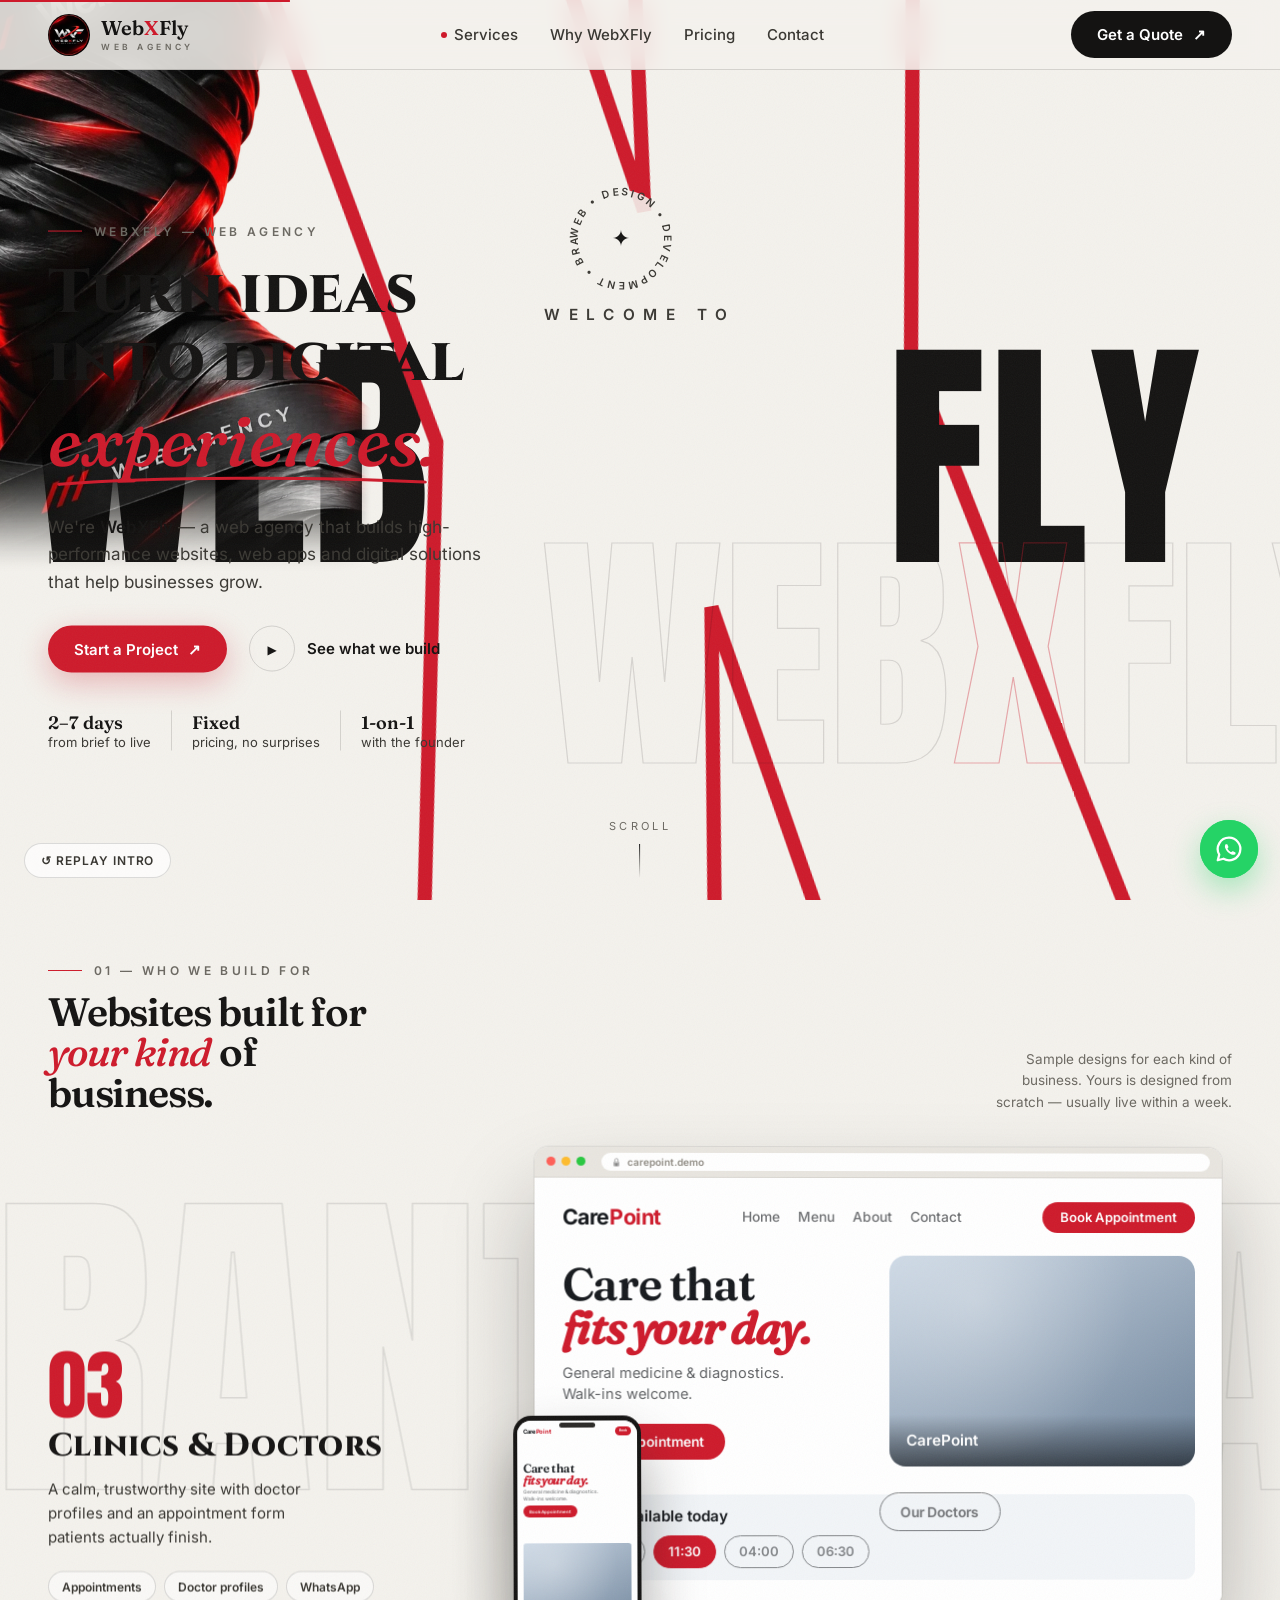
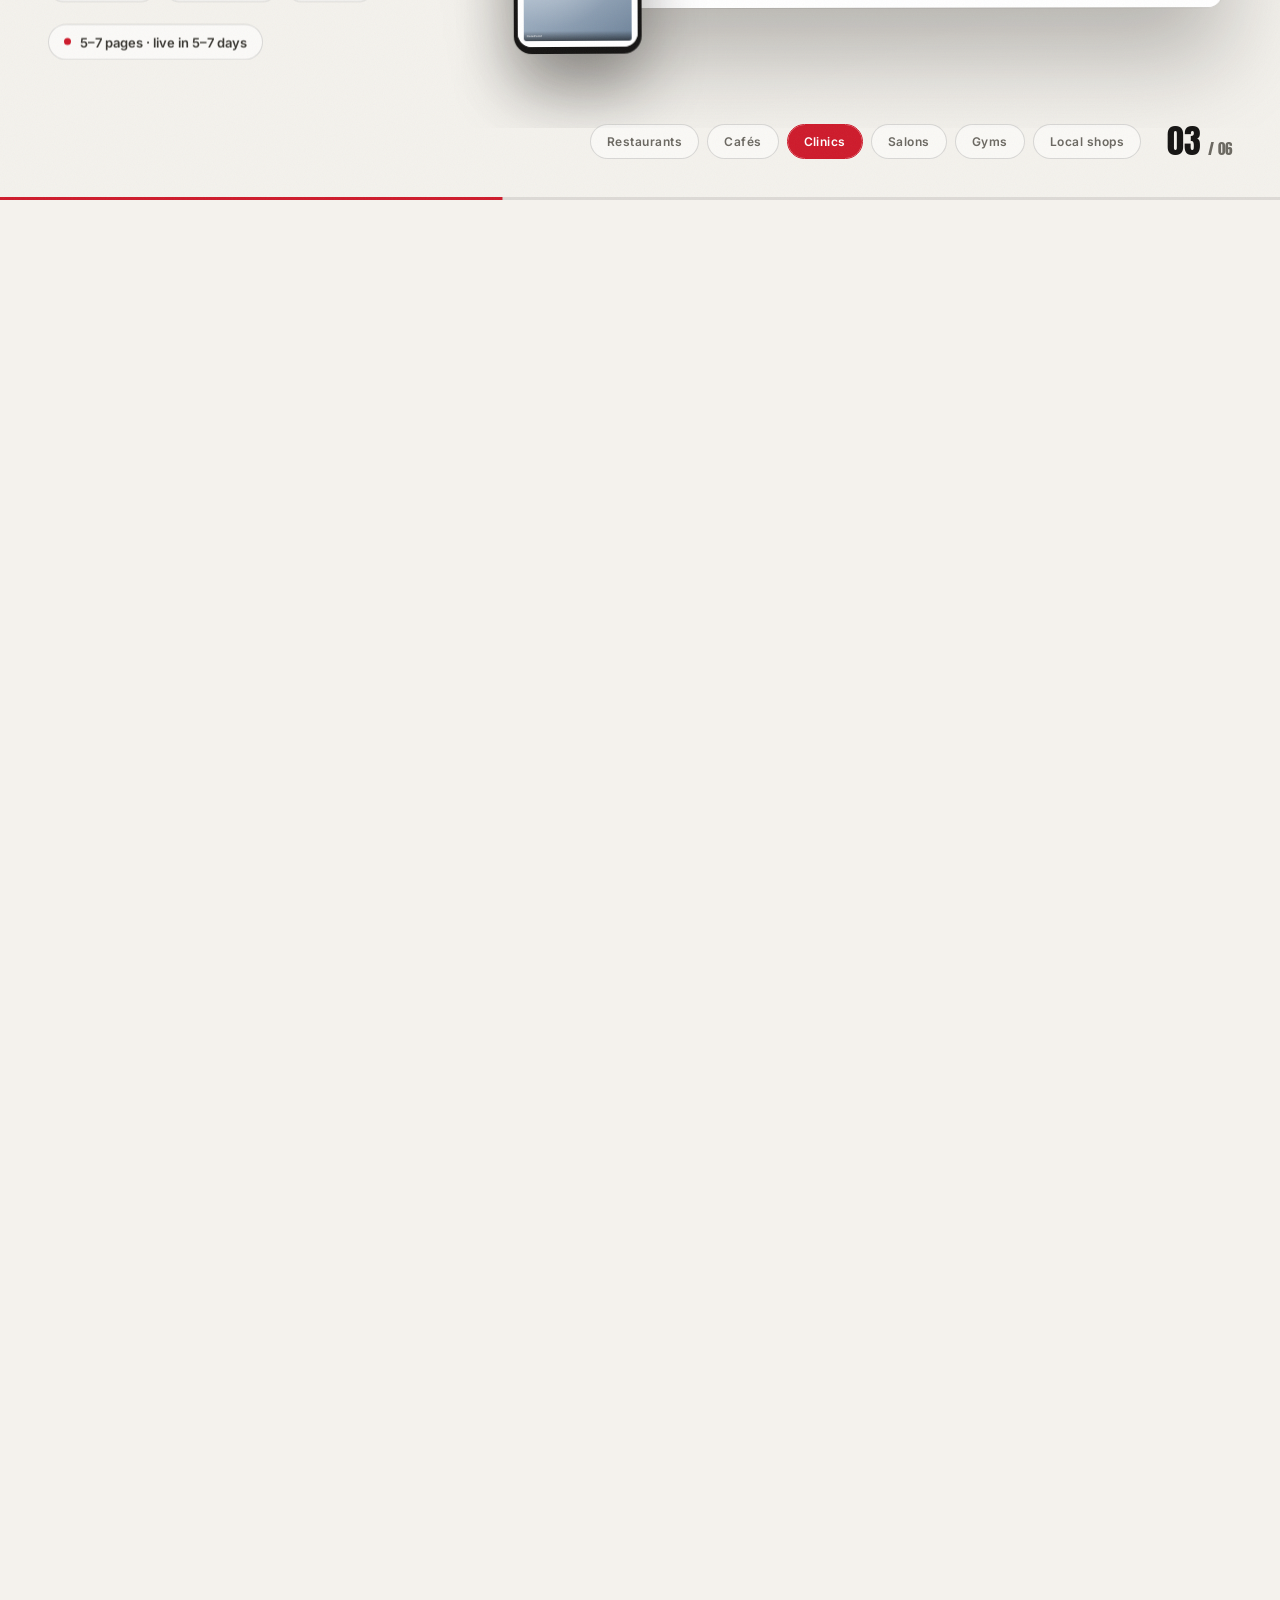
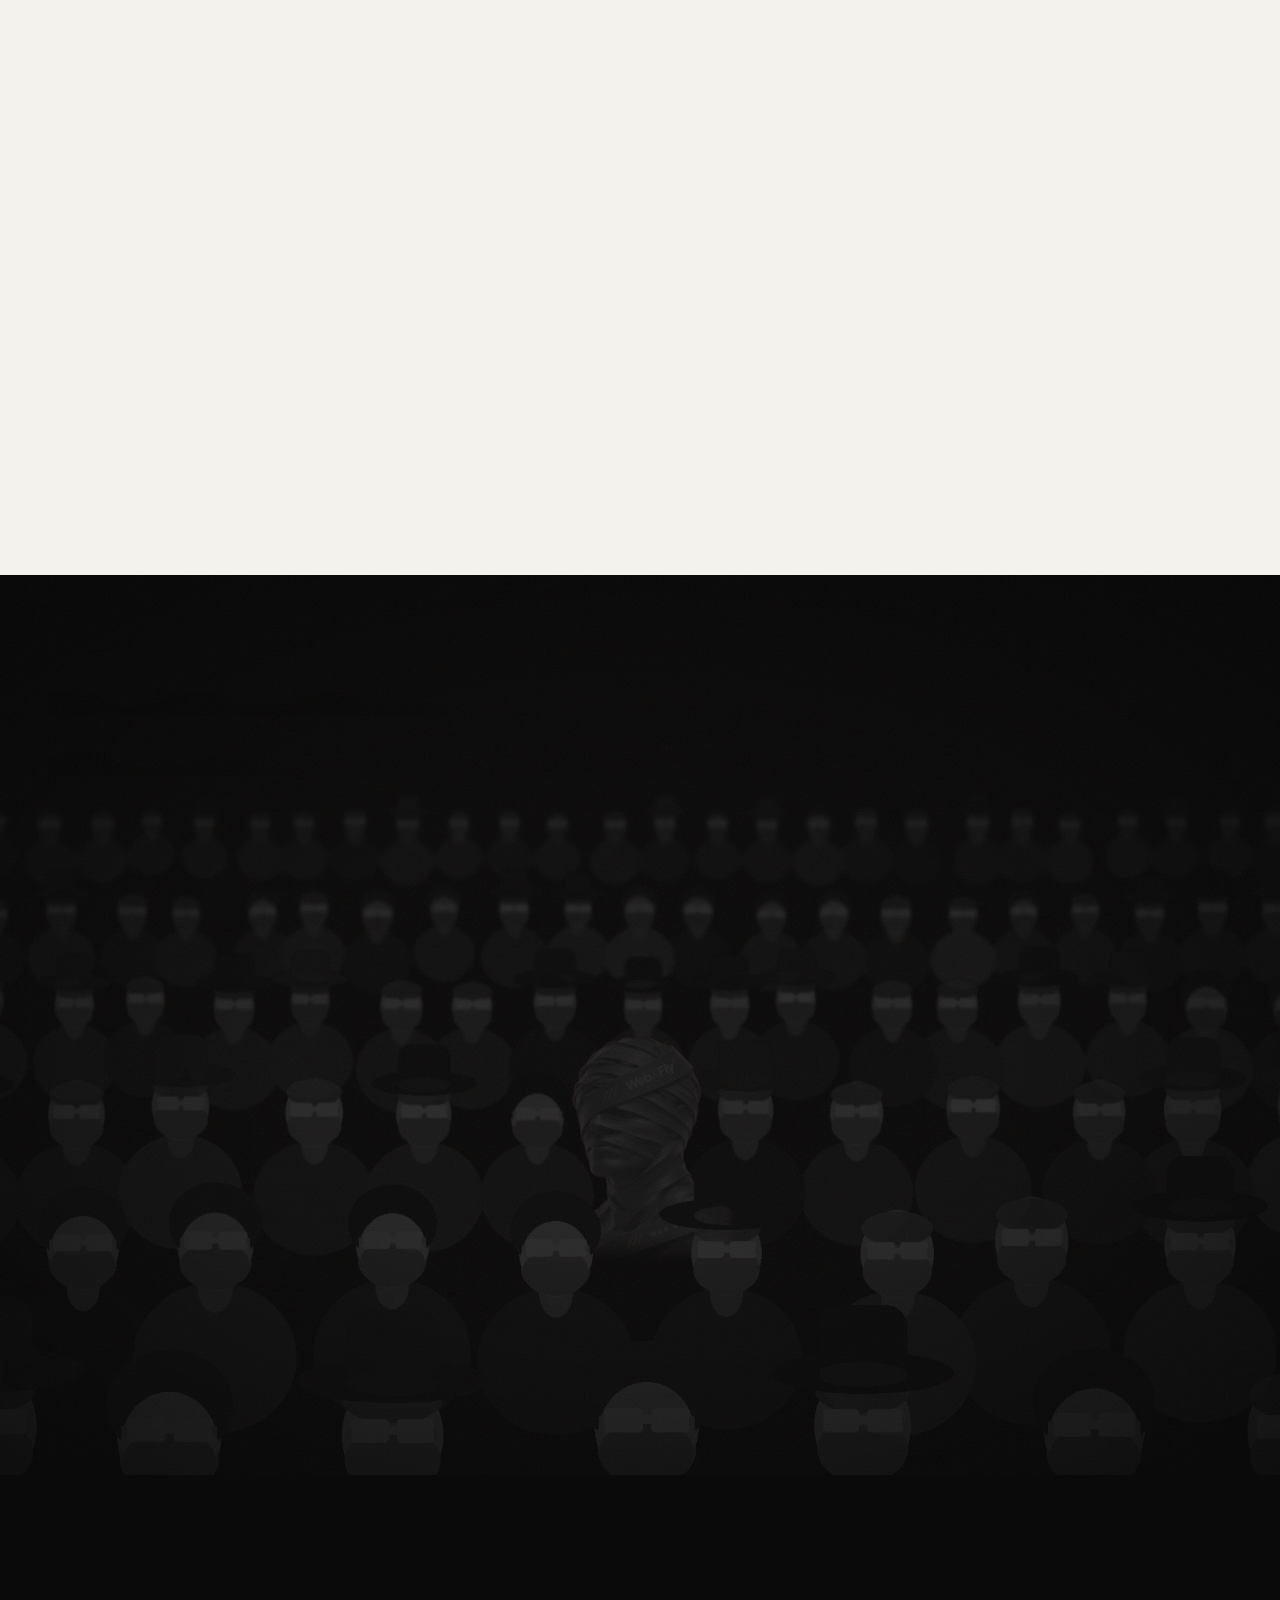
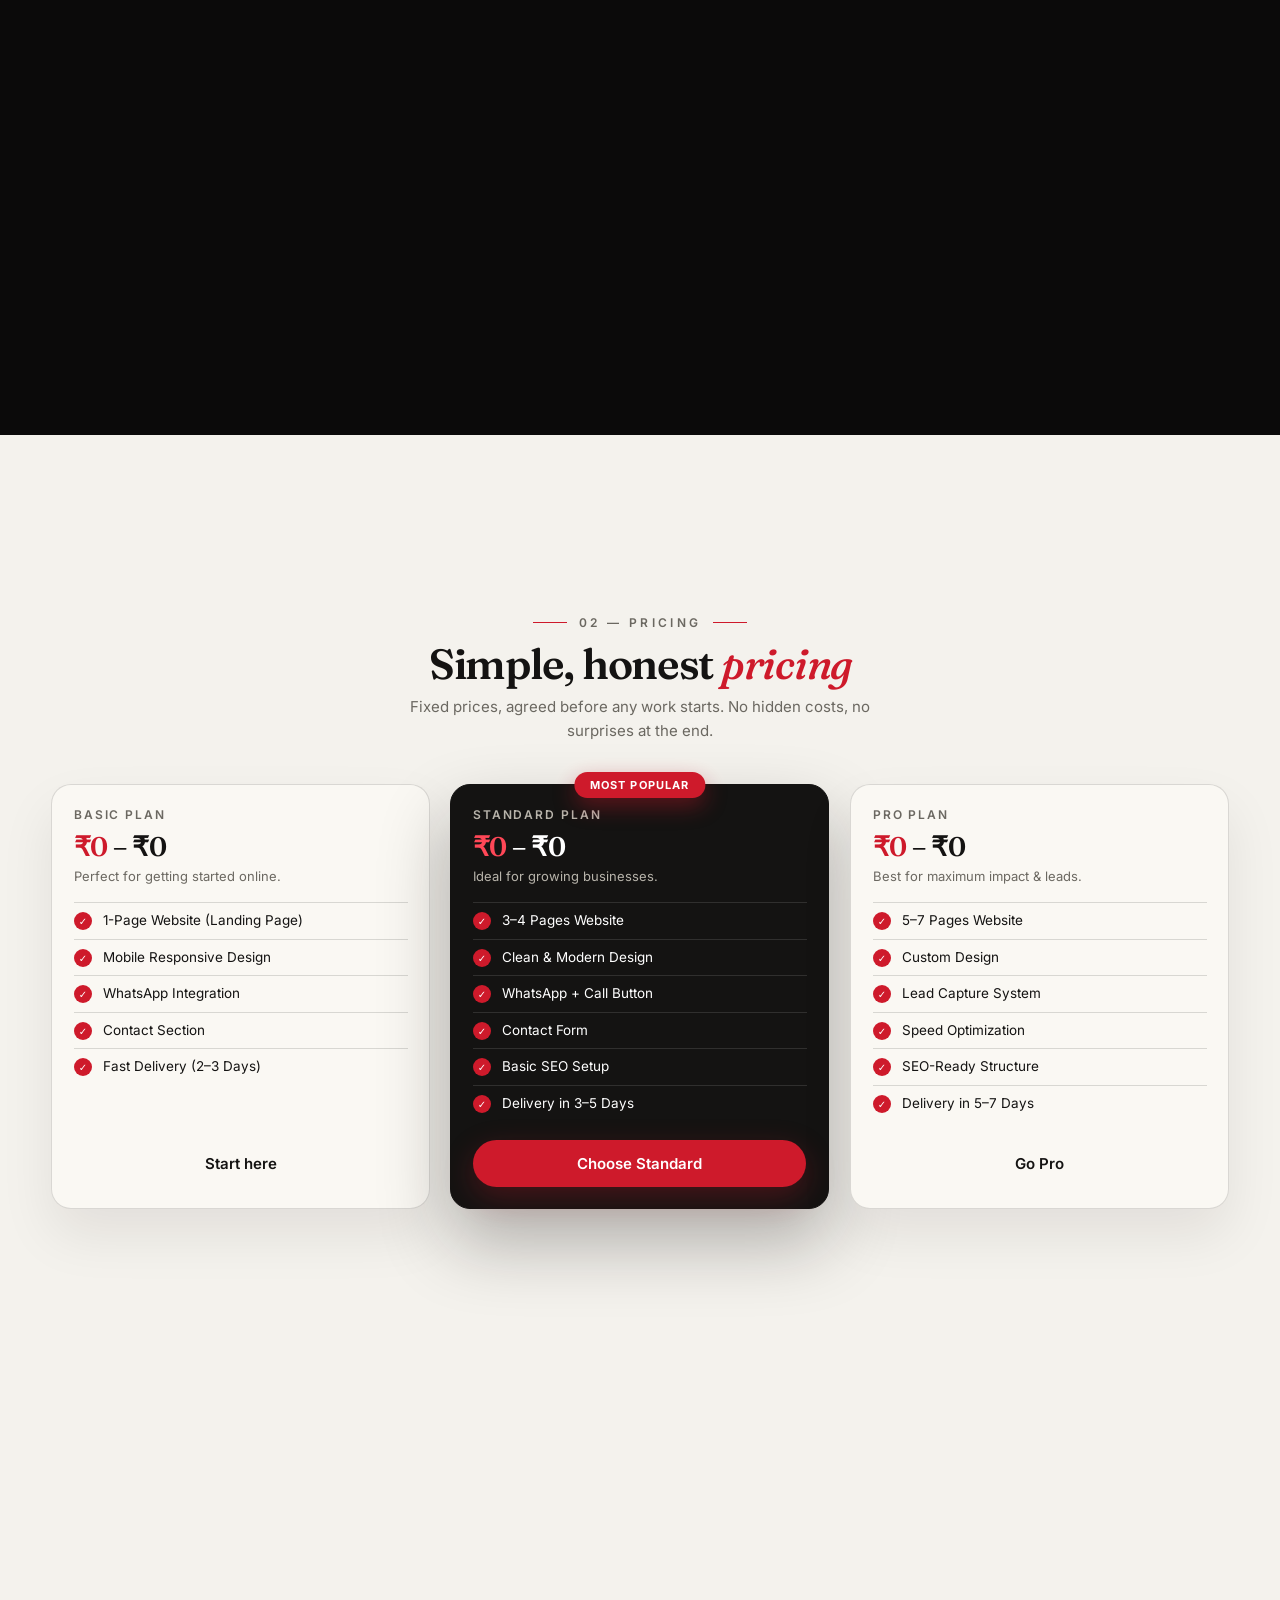
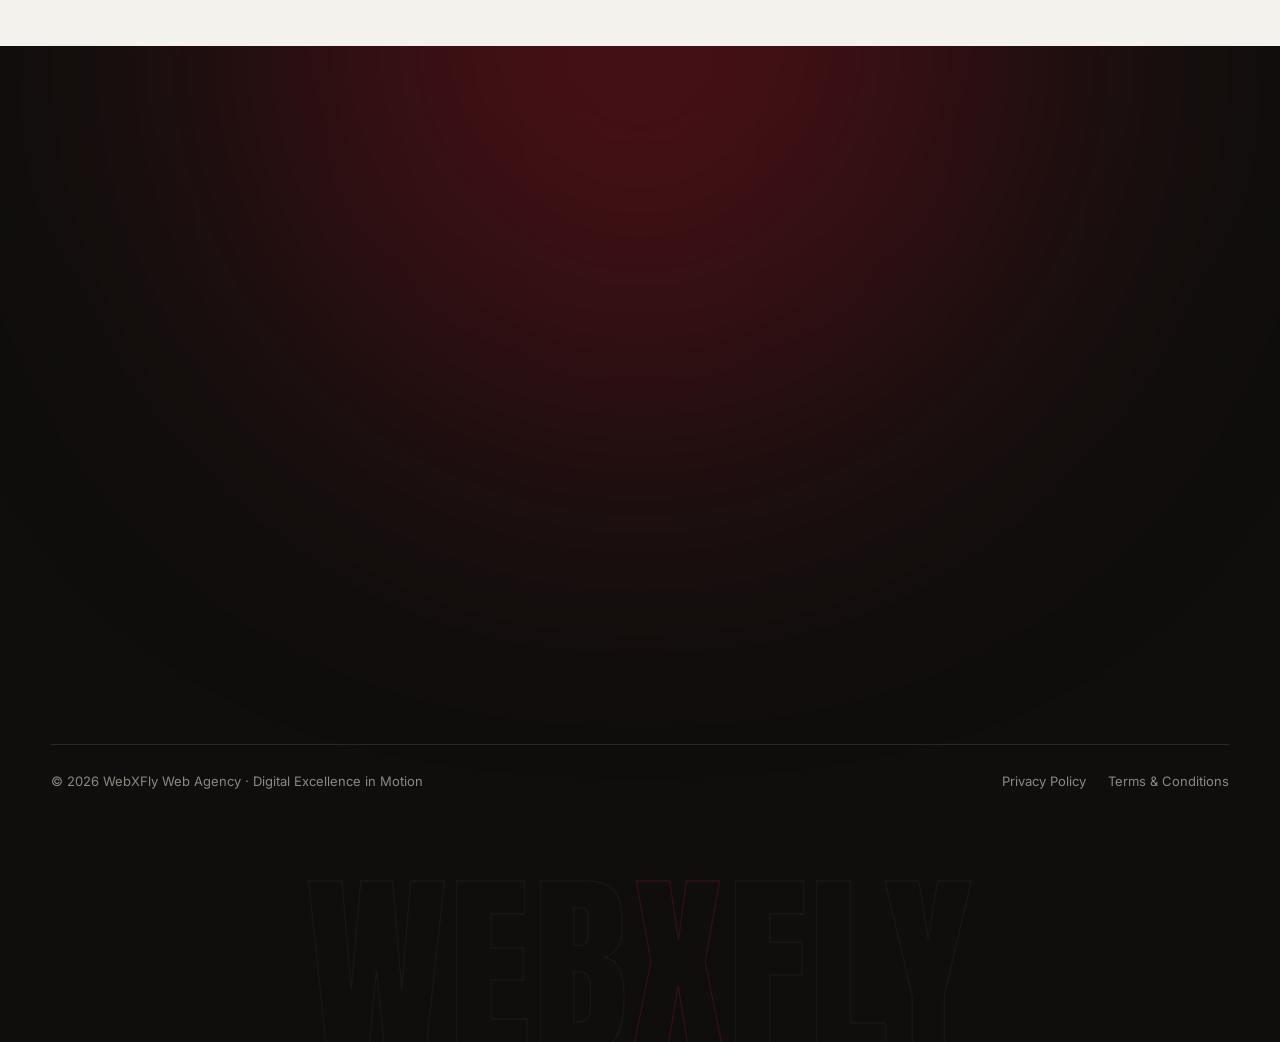
==== commit 47cf6cd6: "Fix contact number and add git config files - Use the correct phone number (+91 8609894860) for ever" ====
--- a/webxfly-website/index.html
+++ b/webxfly-website/index.html
@@ -79,7 +79,7 @@
       </h1>
       <p class="lead">We're <b>WebXFly</b> — a web agency that builds high-performance websites, web apps and digital solutions that help businesses grow.</p>
       <div class="actions">
-        <a href="https://wa.me/918600894860?text=Hi%20WebXFly%21%20I%27d%20like%20a%20website%20for%20my%20business." target="_blank" rel="noopener noreferrer" class="btn btn--red magnetic" id="ctaMain">Start a Project <span class="btn__arrow">↗</span></a>
+        <a href="https://wa.me/918609894860?text=Hi%20WebXFly%21%20I%27d%20like%20a%20website%20for%20my%20business." target="_blank" rel="noopener noreferrer" class="btn btn--red magnetic" id="ctaMain">Start a Project <span class="btn__arrow">↗</span></a>
         <a href="#indSec" class="play"><span class="play__circle">▶</span> See what we build</a>
       </div>
       <div class="trust">
@@ -197,7 +197,7 @@
             <li><i>✓</i>Contact Section</li>
             <li><i>✓</i>Fast Delivery (2–3 Days)</li>
           </ul>
-          <a href="https://wa.me/918600894860?text=Hi%20WebXFly%21%20I%27m%20interested%20in%20the%20Basic%20Plan%20%28%E2%82%B9999%E2%80%93%E2%82%B91%2C499%29." target="_blank" rel="noopener noreferrer" class="btn btn--line">Start here</a>
+          <a href="https://wa.me/918609894860?text=Hi%20WebXFly%21%20I%27m%20interested%20in%20the%20Basic%20Plan%20%28%E2%82%B9999%E2%80%93%E2%82%B91%2C499%29." target="_blank" rel="noopener noreferrer" class="btn btn--line">Start here</a>
         </article>
 
         <article class="pcard feat">
@@ -213,7 +213,7 @@
             <li><i>✓</i>Basic SEO Setup</li>
             <li><i>✓</i>Delivery in 3–5 Days</li>
           </ul>
-          <a href="https://wa.me/918600894860?text=Hi%20WebXFly%21%20I%27m%20interested%20in%20the%20Standard%20Plan%20%28%E2%82%B91%2C999%E2%80%93%E2%82%B92%2C499%29." target="_blank" rel="noopener noreferrer" class="btn btn--red magnetic">Choose Standard</a>
+          <a href="https://wa.me/918609894860?text=Hi%20WebXFly%21%20I%27m%20interested%20in%20the%20Standard%20Plan%20%28%E2%82%B91%2C999%E2%80%93%E2%82%B92%2C499%29." target="_blank" rel="noopener noreferrer" class="btn btn--red magnetic">Choose Standard</a>
         </article>
 
         <article class="pcard">
@@ -228,7 +228,7 @@
             <li><i>✓</i>SEO-Ready Structure</li>
             <li><i>✓</i>Delivery in 5–7 Days</li>
           </ul>
-          <a href="https://wa.me/918600894860?text=Hi%20WebXFly%21%20I%27m%20interested%20in%20the%20Pro%20Plan%20%28%E2%82%B92%2C999%E2%80%93%E2%82%B93%2C499%29." target="_blank" rel="noopener noreferrer" class="btn btn--line">Go Pro</a>
+          <a href="https://wa.me/918609894860?text=Hi%20WebXFly%21%20I%27m%20interested%20in%20the%20Pro%20Plan%20%28%E2%82%B92%2C999%E2%80%93%E2%82%B93%2C499%29." target="_blank" rel="noopener noreferrer" class="btn btn--line">Go Pro</a>
         </article>
       </div>
     </div>
@@ -280,7 +280,7 @@
         <h2>Get your website <em>today.</em></h2>
         <p class="sub">Affordable <i></i> Fast <i></i> Professional</p>
         <div class="ft-btns">
-          <a href="https://wa.me/918600894860?text=Hi%20WebXFly%21%20I%27d%20like%20a%20website%20for%20my%20business." target="_blank" rel="noopener noreferrer" class="btn wa magnetic"><svg viewBox="0 0 24 24" aria-hidden="true"><path d="M12 3a9 9 0 0 0-7.8 13.5L3 21l4.6-1.2A9 9 0 1 0 12 3Z" fill="none" stroke="currentColor" stroke-width="1.8" stroke-linejoin="round"/><path d="M9 8.6c.2-.5.5-.5.8-.5h.5c.2 0 .4.1.5.4l.7 1.6c.1.2 0 .5-.1.7l-.5.6c-.1.2-.1.4 0 .6.6 1 1.4 1.8 2.4 2.4.2.1.4.1.6 0l.6-.5c.2-.2.5-.2.7-.1l1.6.7c.3.1.4.3.4.5v.5c0 .3 0 .6-.5.8-.6.3-1.4.5-2.3.2-2.6-.8-4.7-2.9-5.5-5.5-.3-.9-.1-1.7.1-2.3Z" fill="currentColor"/></svg> WhatsApp us</a>
+          <a href="https://wa.me/918609894860?text=Hi%20WebXFly%21%20I%27d%20like%20a%20website%20for%20my%20business." target="_blank" rel="noopener noreferrer" class="btn wa magnetic"><svg viewBox="0 0 24 24" aria-hidden="true"><path d="M12 3a9 9 0 0 0-7.8 13.5L3 21l4.6-1.2A9 9 0 1 0 12 3Z" fill="none" stroke="currentColor" stroke-width="1.8" stroke-linejoin="round"/><path d="M9 8.6c.2-.5.5-.5.8-.5h.5c.2 0 .4.1.5.4l.7 1.6c.1.2 0 .5-.1.7l-.5.6c-.1.2-.1.4 0 .6.6 1 1.4 1.8 2.4 2.4.2.1.4.1.6 0l.6-.5c.2-.2.5-.2.7-.1l1.6.7c.3.1.4.3.4.5v.5c0 .3 0 .6-.5.8-.6.3-1.4.5-2.3.2-2.6-.8-4.7-2.9-5.5-5.5-.3-.9-.1-1.7.1-2.3Z" fill="currentColor"/></svg> WhatsApp us</a>
           <a href="#contact" class="btn btn--line" data-mail="gmail.com|webxfly26" data-subject="Website enquiry"><svg viewBox="0 0 24 24" aria-hidden="true"><rect x="3" y="5" width="18" height="14" rx="2.5" fill="none" stroke="currentColor" stroke-width="1.8"/><path d="m4 7 8 6 8-6" fill="none" stroke="currentColor" stroke-width="1.8" stroke-linejoin="round"/></svg> Email us</a>
         </div>
       </div>
@@ -316,8 +316,8 @@
 
         <div class="reveal ft-contact">
           <h3>Get in touch</h3>
-          <a href="https://wa.me/918600894860?text=Hi%20WebXFly%21%20I%27d%20like%20a%20website%20for%20my%20business." target="_blank" rel="noopener noreferrer"><i><svg viewBox="0 0 24 24" aria-hidden="true"><path d="M12 3a9 9 0 0 0-7.8 13.5L3 21l4.6-1.2A9 9 0 1 0 12 3Z" fill="none" stroke="currentColor" stroke-width="1.8" stroke-linejoin="round"/><path d="M9 8.6c.2-.5.5-.5.8-.5h.5c.2 0 .4.1.5.4l.7 1.6c.1.2 0 .5-.1.7l-.5.6c-.1.2-.1.4 0 .6.6 1 1.4 1.8 2.4 2.4.2.1.4.1.6 0l.6-.5c.2-.2.5-.2.7-.1l1.6.7c.3.1.4.3.4.5v.5c0 .3 0 .6-.5.8-.6.3-1.4.5-2.3.2-2.6-.8-4.7-2.9-5.5-5.5-.3-.9-.1-1.7.1-2.3Z" fill="currentColor"/></svg></i><span><b>WhatsApp</b>+91&nbsp;86008&nbsp;94860</span></a>
-          <a href="tel:+918600894860"><i><svg viewBox="0 0 24 24" aria-hidden="true"><path d="M5 4h3.2l1.5 4-2 1.3a11 11 0 0 0 5 5l1.3-2 4 1.5V17a2 2 0 0 1-2 2A15 15 0 0 1 3 6a2 2 0 0 1 2-2Z" fill="none" stroke="currentColor" stroke-width="1.8" stroke-linejoin="round"/></svg></i><span><b>Call</b>+91&nbsp;86008&nbsp;94860</span></a>
+          <a href="https://wa.me/918609894860?text=Hi%20WebXFly%21%20I%27d%20like%20a%20website%20for%20my%20business." target="_blank" rel="noopener noreferrer"><i><svg viewBox="0 0 24 24" aria-hidden="true"><path d="M12 3a9 9 0 0 0-7.8 13.5L3 21l4.6-1.2A9 9 0 1 0 12 3Z" fill="none" stroke="currentColor" stroke-width="1.8" stroke-linejoin="round"/><path d="M9 8.6c.2-.5.5-.5.8-.5h.5c.2 0 .4.1.5.4l.7 1.6c.1.2 0 .5-.1.7l-.5.6c-.1.2-.1.4 0 .6.6 1 1.4 1.8 2.4 2.4.2.1.4.1.6 0l.6-.5c.2-.2.5-.2.7-.1l1.6.7c.3.1.4.3.4.5v.5c0 .3 0 .6-.5.8-.6.3-1.4.5-2.3.2-2.6-.8-4.7-2.9-5.5-5.5-.3-.9-.1-1.7.1-2.3Z" fill="currentColor"/></svg></i><span><b>WhatsApp</b>+91&nbsp;86098&nbsp;94860</span></a>
+          <a href="tel:+918609894860"><i><svg viewBox="0 0 24 24" aria-hidden="true"><path d="M5 4h3.2l1.5 4-2 1.3a11 11 0 0 0 5 5l1.3-2 4 1.5V17a2 2 0 0 1-2 2A15 15 0 0 1 3 6a2 2 0 0 1 2-2Z" fill="none" stroke="currentColor" stroke-width="1.8" stroke-linejoin="round"/></svg></i><span><b>Call</b>+91&nbsp;86098&nbsp;94860</span></a>
           <a href="#contact" data-mail="gmail.com|webxfly26" data-subject="Website enquiry"><i><svg viewBox="0 0 24 24" aria-hidden="true"><rect x="3" y="5" width="18" height="14" rx="2.5" fill="none" stroke="currentColor" stroke-width="1.8"/><path d="m4 7 8 6 8-6" fill="none" stroke="currentColor" stroke-width="1.8" stroke-linejoin="round"/></svg></i><span><b>Email</b><span data-mail-text>Tap to email us</span></span></a>
         </div>
       </div>
@@ -335,7 +335,7 @@
   </footer>
 
   <!-- floating WhatsApp button — appears once the intro has finished -->
-  <a class="wa-float" id="waFloat" href="https://wa.me/918600894860?text=Hi%20WebXFly%21%20I%27d%20like%20a%20website%20for%20my%20business." target="_blank" rel="noopener noreferrer" aria-label="Chat with WebXFly on WhatsApp"><svg viewBox="0 0 24 24" aria-hidden="true"><path d="M12 3a9 9 0 0 0-7.8 13.5L3 21l4.6-1.2A9 9 0 1 0 12 3Z" fill="none" stroke="currentColor" stroke-width="1.8" stroke-linejoin="round"/><path d="M9 8.6c.2-.5.5-.5.8-.5h.5c.2 0 .4.1.5.4l.7 1.6c.1.2 0 .5-.1.7l-.5.6c-.1.2-.1.4 0 .6.6 1 1.4 1.8 2.4 2.4.2.1.4.1.6 0l.6-.5c.2-.2.5-.2.7-.1l1.6.7c.3.1.4.3.4.5v.5c0 .3 0 .6-.5.8-.6.3-1.4.5-2.3.2-2.6-.8-4.7-2.9-5.5-5.5-.3-.9-.1-1.7.1-2.3Z" fill="currentColor"/></svg></a>
+  <a class="wa-float" id="waFloat" href="https://wa.me/918609894860?text=Hi%20WebXFly%21%20I%27d%20like%20a%20website%20for%20my%20business." target="_blank" rel="noopener noreferrer" aria-label="Chat with WebXFly on WhatsApp"><svg viewBox="0 0 24 24" aria-hidden="true"><path d="M12 3a9 9 0 0 0-7.8 13.5L3 21l4.6-1.2A9 9 0 1 0 12 3Z" fill="none" stroke="currentColor" stroke-width="1.8" stroke-linejoin="round"/><path d="M9 8.6c.2-.5.5-.5.8-.5h.5c.2 0 .4.1.5.4l.7 1.6c.1.2 0 .5-.1.7l-.5.6c-.1.2-.1.4 0 .6.6 1 1.4 1.8 2.4 2.4.2.1.4.1.6 0l.6-.5c.2-.2.5-.2.7-.1l1.6.7c.3.1.4.3.4.5v.5c0 .3 0 .6-.5.8-.6.3-1.4.5-2.3.2-2.6-.8-4.7-2.9-5.5-5.5-.3-.9-.1-1.7.1-2.3Z" fill="currentColor"/></svg></a>
 
   <script src="js/mail.js"></script>
   <script src="js/motion.js"></script>
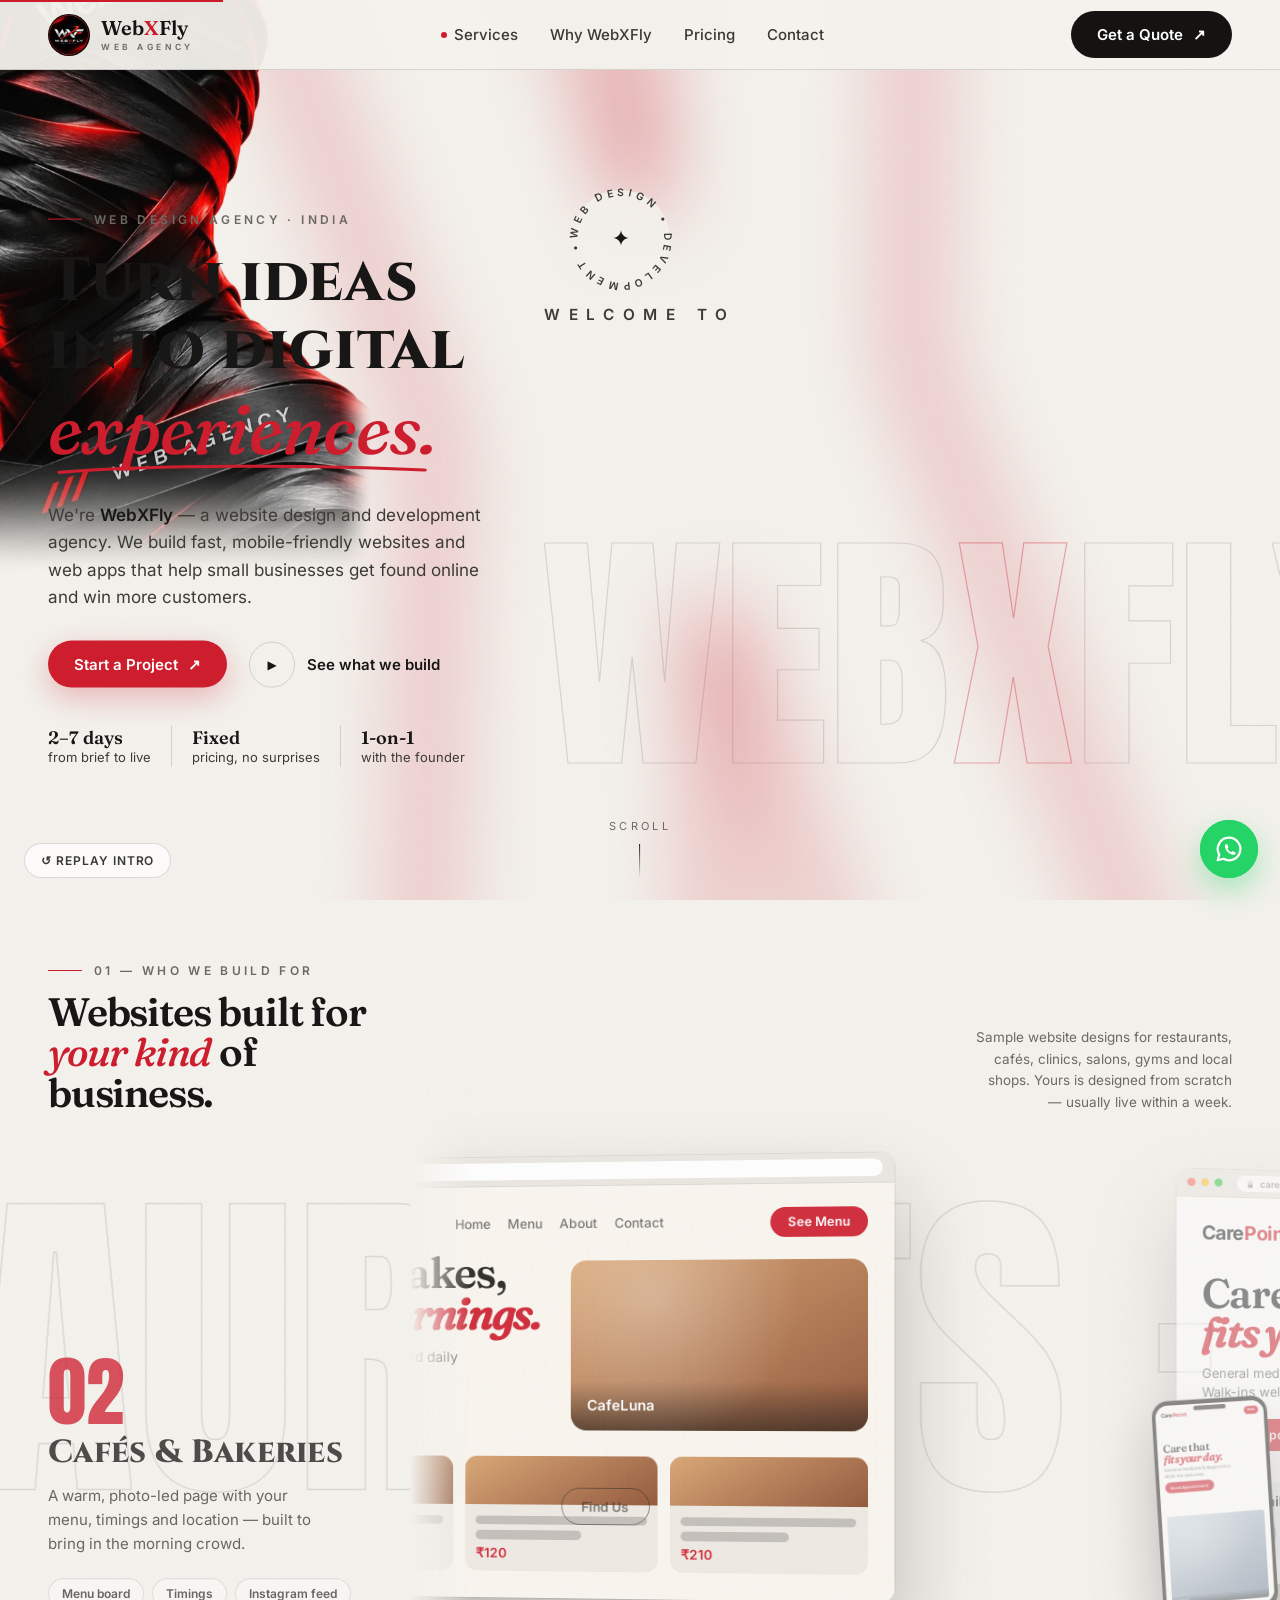
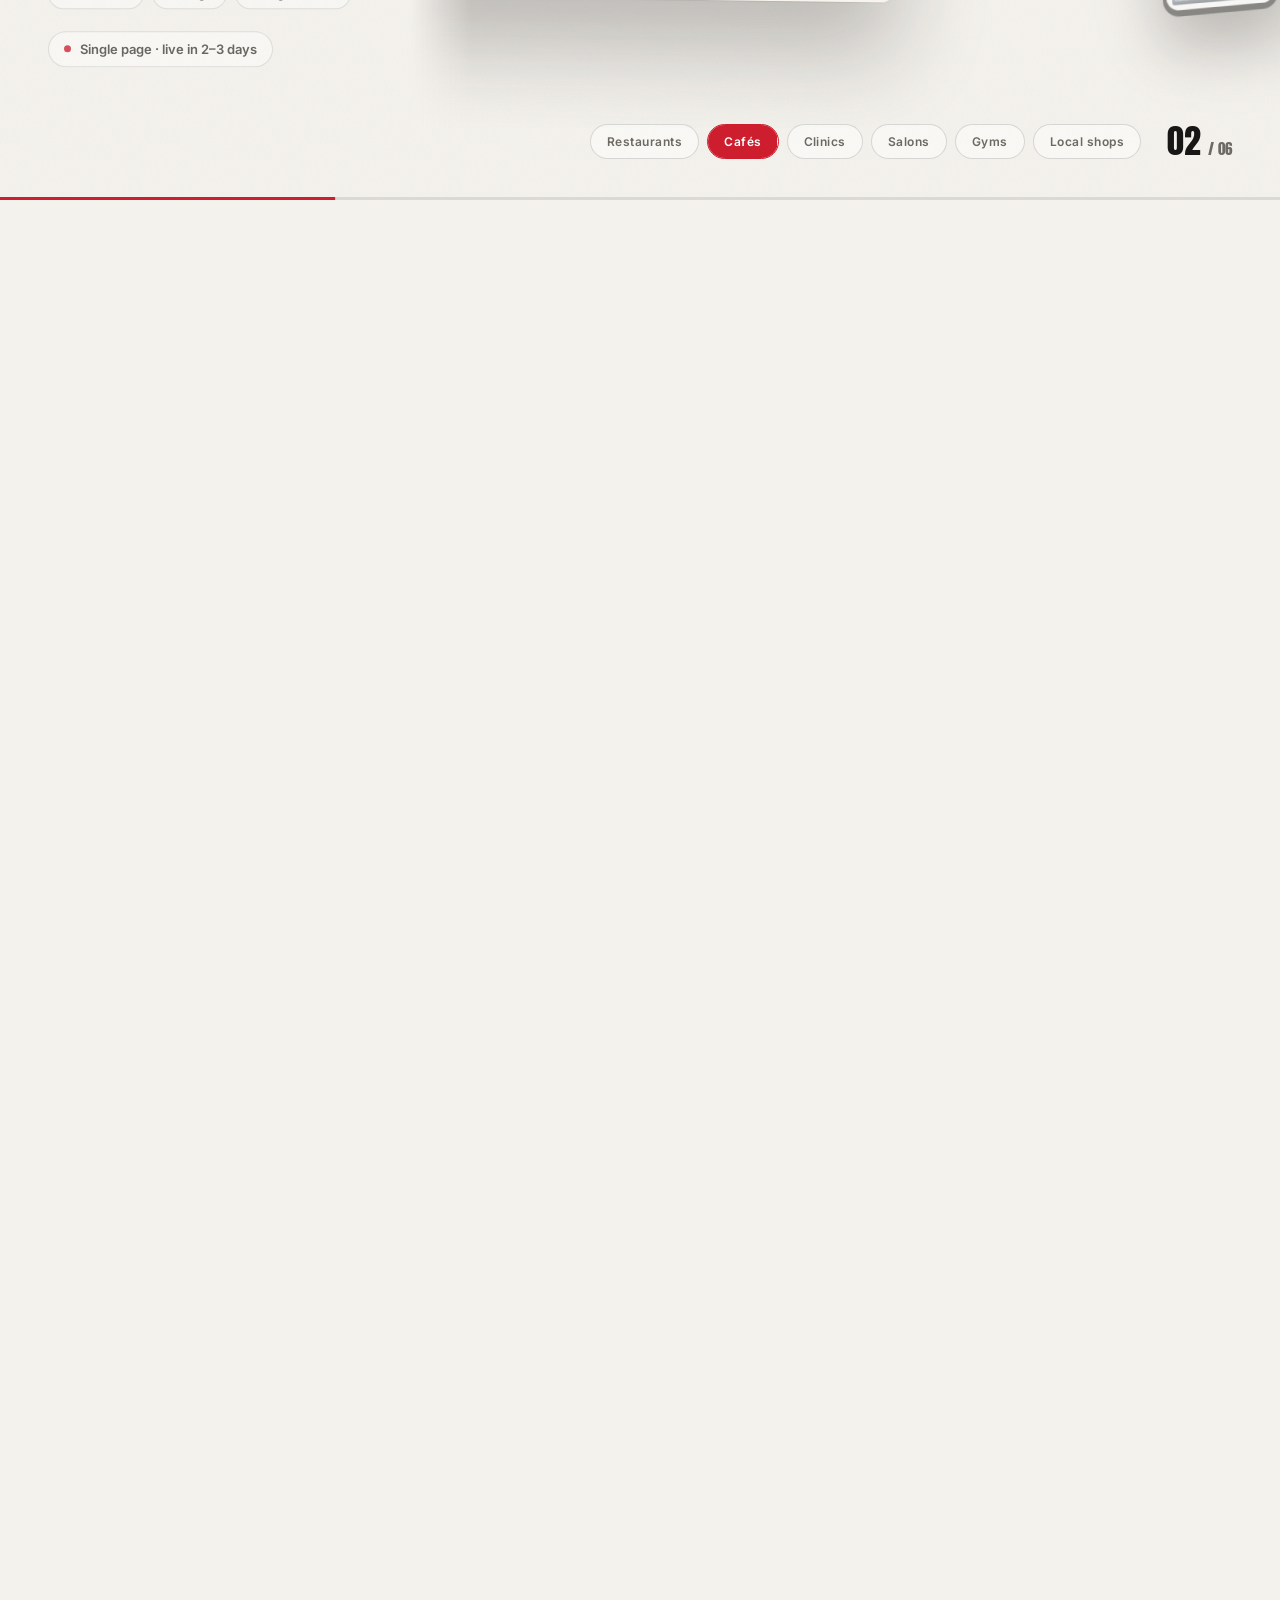
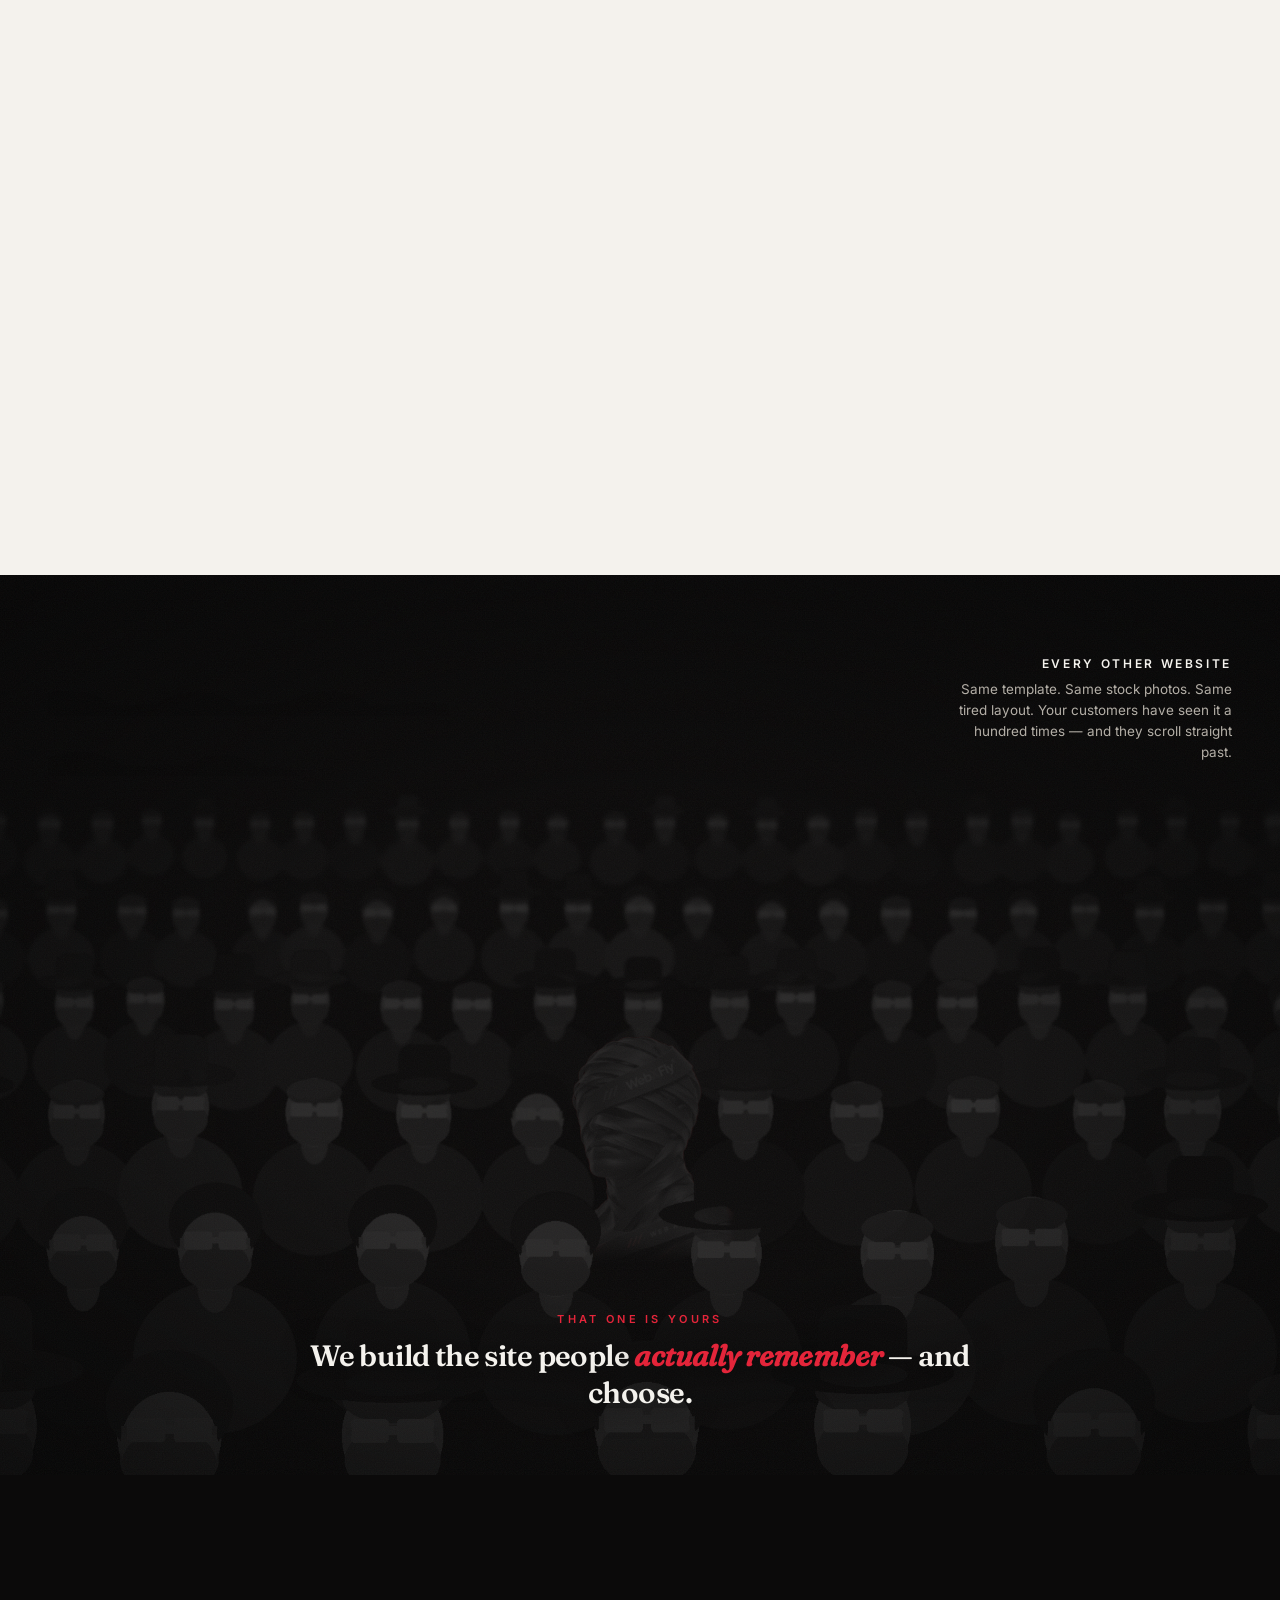
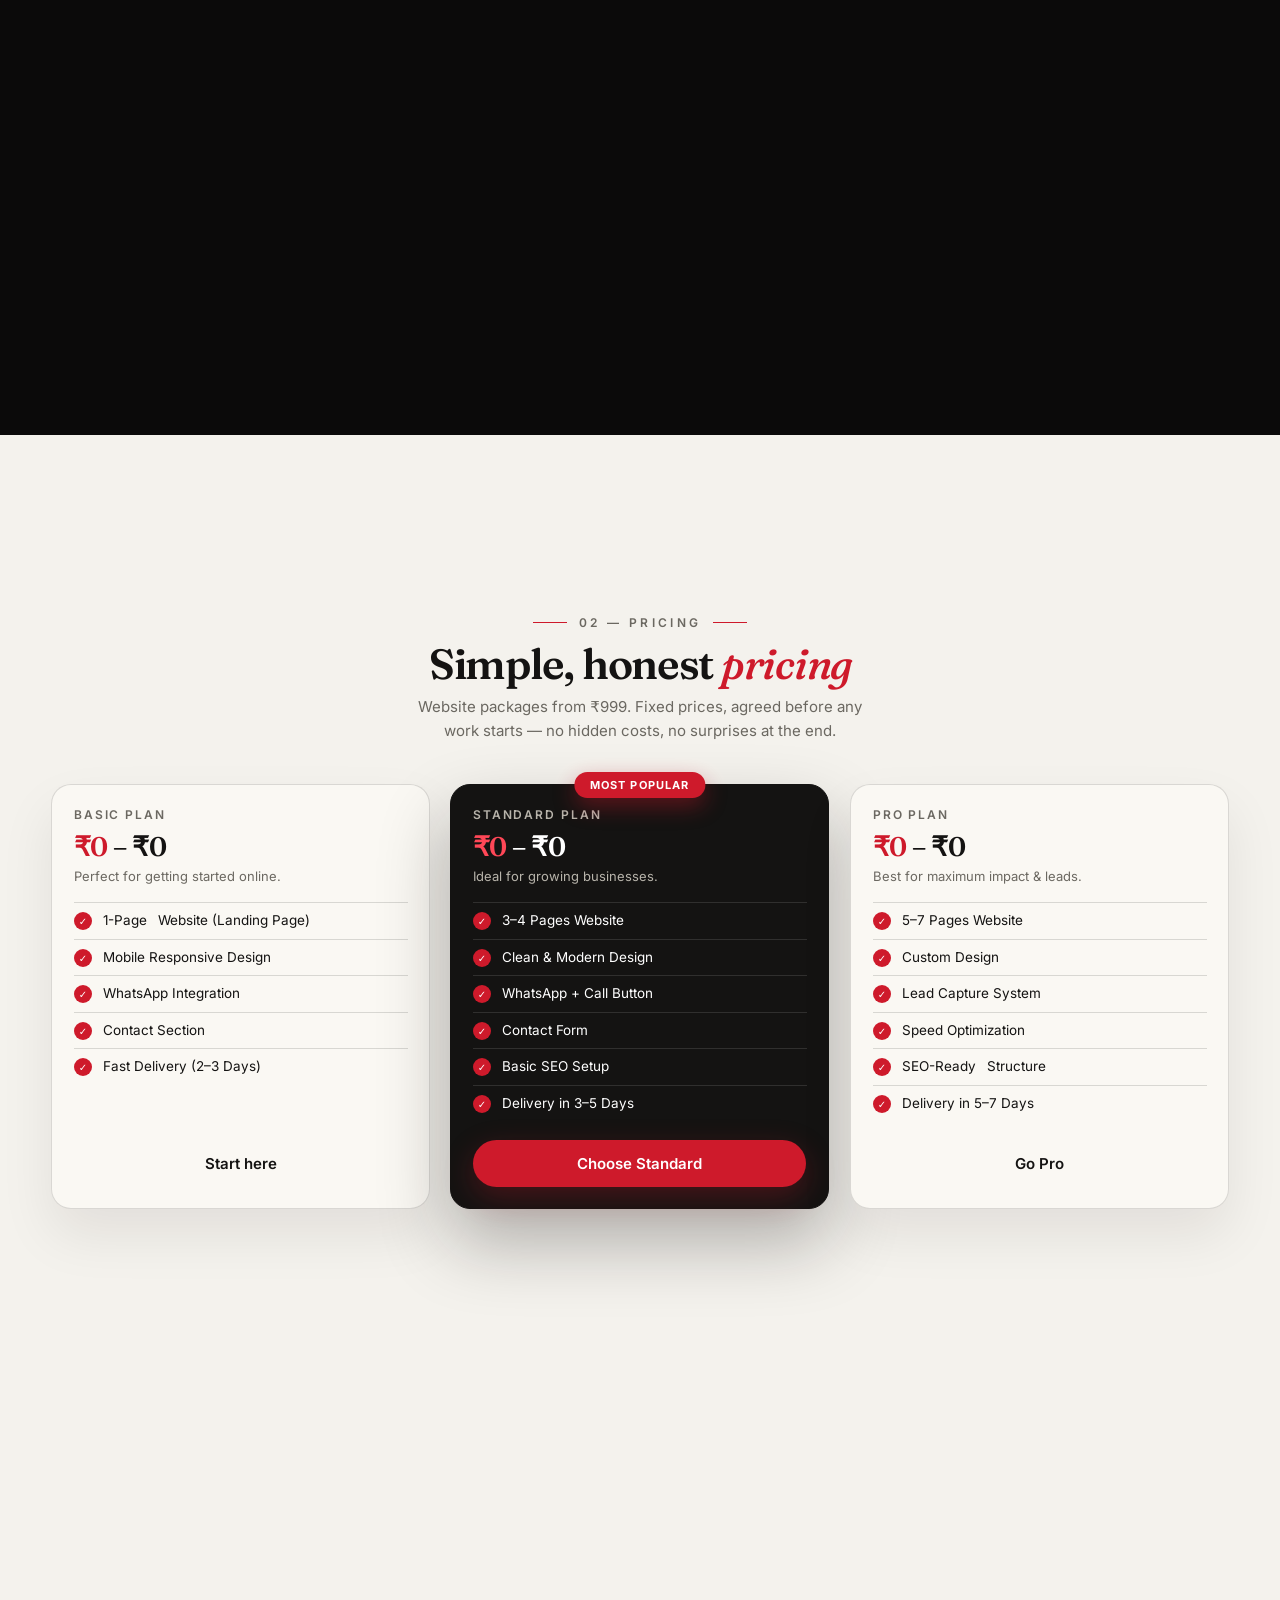
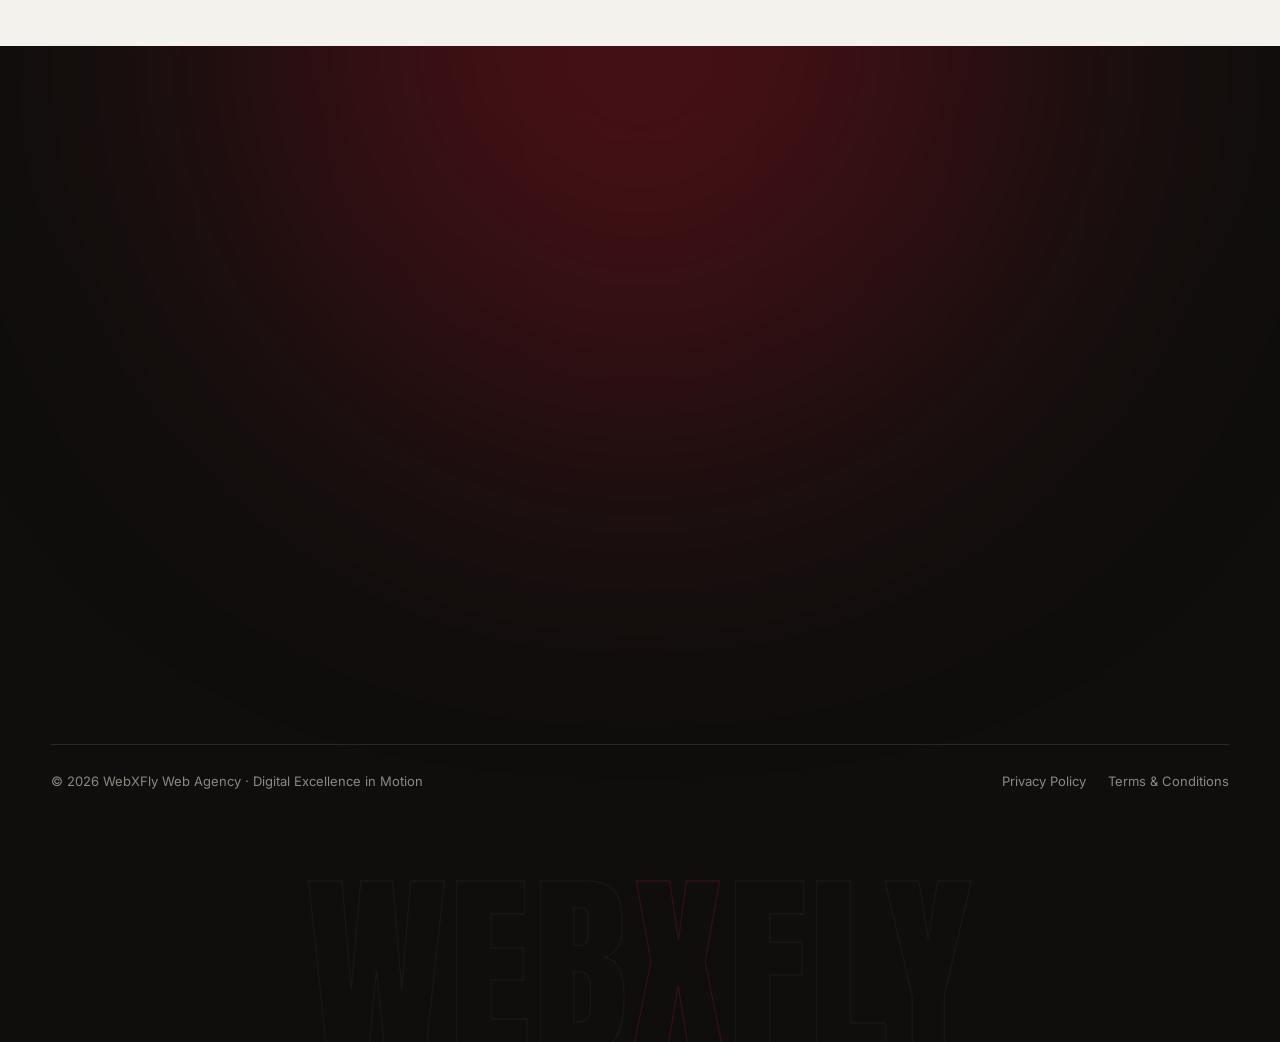
==== commit 9b1ded7a: "Add X intro, SEO, mobile layout and smoother scrolling - New intro: a chrome-red X spins with motion" ====
--- a/webxfly-website/index.html
+++ b/webxfly-website/index.html
@@ -3,23 +3,84 @@
 <head>
   <meta charset="UTF-8">
   <meta name="viewport" content="width=device-width, initial-scale=1.0">
-  <title>WebXFly — Web Agency · Fast, modern websites for growing businesses</title>
-  <meta name="description" content="WebXFly is a web agency in India building fast, mobile-friendly websites for restaurants, cafés, clinics, salons, gyms and local businesses. Fixed prices, delivered in 2–7 days.">
+  <title>WebXFly | Website Design Agency in India — Websites from ₹999</title>
+  <meta name="description" content="WebXFly designs fast, mobile-friendly websites for small businesses in India — restaurants, cafés, clinics, salons, gyms and shops. From ₹999, live in 2–7 days.">
+  <meta name="robots" content="index, follow, max-image-preview:large">
+  <link rel="canonical" href="https://webxfly.vercel.app/">
   <meta name="theme-color" content="#f4f2ed">
   <link rel="icon" href="favicon.ico" sizes="48x48">
   <link rel="icon" href="assets/icon-192.png" type="image/png" sizes="192x192">
   <link rel="manifest" href="site.webmanifest">
   <link rel="apple-touch-icon" href="assets/apple-touch-icon.png">
 
-  <!-- Link previews on WhatsApp / social. Update the image URL if your Vercel address is different. -->
+  <!-- Link previews on WhatsApp / social. If you move to your own domain, update every webxfly.vercel.app on this page, in sitemap.xml and in robots.txt. -->
   <meta property="og:type" content="website">
   <meta property="og:site_name" content="WebXFly">
-  <meta property="og:title" content="WebXFly — Turn ideas into digital experiences">
-  <meta property="og:description" content="Fast, mobile-friendly websites for growing businesses. Fixed prices, delivered in 2–7 days.">
+  <meta property="og:locale" content="en_IN">
+  <meta property="og:url" content="https://webxfly.vercel.app/">
+  <meta property="og:title" content="WebXFly — Website Design Agency in India">
+  <meta property="og:description" content="Fast, mobile-friendly websites for small businesses. Fixed prices from ₹999, live in 2–7 days.">
   <meta property="og:image" content="https://webxfly.vercel.app/assets/og.jpg">
   <meta property="og:image:width" content="1200">
   <meta property="og:image:height" content="630">
+  <meta property="og:image:alt" content="WebXFly — Website Design Agency">
   <meta name="twitter:card" content="summary_large_image">
+  <meta name="twitter:title" content="WebXFly — Website Design Agency in India">
+  <meta name="twitter:description" content="Fast, mobile-friendly websites for small businesses. Fixed prices from ₹999, live in 2–7 days.">
+  <meta name="twitter:image" content="https://webxfly.vercel.app/assets/og.jpg">
+
+  <!-- Structured data: helps Google show your business name, prices and contact in search -->
+  <script type="application/ld+json">
+  {
+    "@context": "https://schema.org",
+    "@graph": [
+      {
+        "@type": "WebSite",
+        "@id": "https://webxfly.vercel.app/#website",
+        "url": "https://webxfly.vercel.app/",
+        "name": "WebXFly",
+        "inLanguage": "en-IN",
+        "publisher": { "@id": "https://webxfly.vercel.app/#business" }
+      },
+      {
+        "@type": "ProfessionalService",
+        "@id": "https://webxfly.vercel.app/#business",
+        "name": "WebXFly",
+        "alternateName": "WebXFly Web Agency",
+        "slogan": "Digital Excellence in Motion",
+        "description": "Website design and development agency in India building fast, mobile-friendly websites, landing pages and web apps for small businesses and startups.",
+        "url": "https://webxfly.vercel.app/",
+        "logo": "https://webxfly.vercel.app/assets/icon-512.png",
+        "image": "https://webxfly.vercel.app/assets/og.jpg",
+        "telephone": "+91-8609894860",
+        "priceRange": "₹999–₹3,499",
+        "currenciesAccepted": "INR",
+        "address": { "@type": "PostalAddress", "addressCountry": "IN" },
+        "areaServed": { "@type": "Country", "name": "India" },
+        "knowsAbout": ["Website design", "Web development", "Landing pages", "Web apps", "Website maintenance"],
+        "contactPoint": {
+          "@type": "ContactPoint",
+          "telephone": "+91-8609894860",
+          "contactType": "sales",
+          "areaServed": "IN",
+          "availableLanguage": ["English", "Hindi"]
+        },
+        "hasOfferCatalog": {
+          "@type": "OfferCatalog",
+          "name": "Website design packages",
+          "itemListElement": [
+            { "@type": "Offer", "name": "Basic Website", "itemOffered": { "@type": "Service", "name": "Basic website design" },
+              "priceSpecification": { "@type": "PriceSpecification", "minPrice": 999, "maxPrice": 1499, "priceCurrency": "INR" } },
+            { "@type": "Offer", "name": "Standard Website", "itemOffered": { "@type": "Service", "name": "Standard business website" },
+              "priceSpecification": { "@type": "PriceSpecification", "minPrice": 1999, "maxPrice": 2499, "priceCurrency": "INR" } },
+            { "@type": "Offer", "name": "Pro Website", "itemOffered": { "@type": "Service", "name": "Pro custom website" },
+              "priceSpecification": { "@type": "PriceSpecification", "minPrice": 2999, "maxPrice": 3499, "priceCurrency": "INR" } }
+          ]
+        }
+      }
+    ]
+  }
+  </script>
 
   <link rel="preload" as="image" href="assets/figure.webp" imagesrcset="assets/figure-820.webp 820w, assets/figure.webp 1056w" imagesizes="(max-width: 760px) 90vw, 50vw" fetchpriority="high">
   <link rel="stylesheet" href="css/style.css">
@@ -60,6 +121,19 @@
        4  headline, copy, buttons and nav settle in                                     -->
   <section class="hero" id="hero">
 
+    <!-- Stage 0: VFX layer — dial rings, motion-trail X's, impact flash, shockwaves, sparks -->
+    <div class="xfx" id="xfx" aria-hidden="true">
+      <svg class="xring" viewBox="0 0 100 100">
+        <circle class="ticks" cx="50" cy="50" r="49" pathLength="120"/>
+        <circle class="track" cx="50" cy="50" r="45"/>
+        <circle class="arc" cx="50" cy="50" r="45" pathLength="1"/>
+        <g class="orb"><circle class="tail" cx="50" cy="50" r="45" pathLength="1"/><circle class="dot" cx="50" cy="5" r="1.6"/></g>
+      </svg>
+      <span class="xtrail t1">X</span><span class="xtrail t2">X</span><span class="xtrail t3">X</span>
+      <i class="xflash"></i><i class="xwave"></i><i class="xwave w2"></i>
+      <div class="xsparks" id="xsparks"></div>
+    </div>
+
     <!-- Stage 1–3: wordmark -->
     <div class="intro" id="intro" aria-hidden="true">
       <div class="intro__welcome" id="welcome"></div>
@@ -71,13 +145,13 @@
 
     <!-- Stage 4: content -->
     <div class="hero__content">
-      <p class="kicker"><span>WEBXFLY — WEB AGENCY</span></p>
+      <p class="kicker"><span>WEB DESIGN AGENCY · INDIA</span></p>
       <h1 class="title">
         <span class="line"><span>Turn ideas</span></span>
         <span class="line"><span>into digital</span></span>
         <span class="line"><span><em>experiences.<svg viewBox="0 0 300 20" preserveAspectRatio="none" aria-hidden="true"><path d="M3 14 C 80 4, 210 4, 297 11"/></svg></em></span></span>
       </h1>
-      <p class="lead">We're <b>WebXFly</b> — a web agency that builds high-performance websites, web apps and digital solutions that help businesses grow.</p>
+      <p class="lead">We're <b>WebXFly</b> — a website design and development agency. We build fast, <span class="nw">mobile-friendly</span> websites and web apps that help small businesses get found online and win more customers.</p>
       <div class="actions">
         <a href="https://wa.me/918609894860?text=Hi%20WebXFly%21%20I%27d%20like%20a%20website%20for%20my%20business." target="_blank" rel="noopener noreferrer" class="btn btn--red magnetic" id="ctaMain">Start a Project <span class="btn__arrow">↗</span></a>
         <a href="#indSec" class="play"><span class="play__circle">▶</span> See what we build</a>
@@ -85,7 +159,7 @@
       <div class="trust">
         <p class="trust__item"><b>2–7 days</b>from brief to live</p>
         <p class="trust__item"><b>Fixed</b>pricing, no surprises</p>
-        <p class="trust__item"><b>1-on-1</b>with the founder</p>
+        <p class="trust__item"><b><span class="nw">1-on-1</span></b>with the founder</p>
       </div>
     </div>
 
@@ -99,7 +173,7 @@
     <!-- Rotating badge -->
     <div class="badge" id="badge" aria-hidden="true">
       <svg viewBox="0 0 120 120"><defs><path id="badgeCircle" d="M60,60 m-44,0 a44,44 0 1,1 88,0 a44,44 0 1,1 -88,0"/></defs>
-        <text><textPath href="#badgeCircle">WEB • DESIGN • DEVELOPMENT • BRANDING • </textPath></text></svg>
+        <text><textPath href="#badgeCircle" textLength="272" lengthAdjust="spacing">WEB DESIGN • DEVELOPMENT • </textPath></text></svg>
       <span class="badge__star">✦</span>
     </div>
 
@@ -122,7 +196,7 @@
           <p class="kick">01 — WHO WE BUILD FOR</p>
           <h2>Websites built for <em>your kind</em> of business.</h2>
         </div>
-        <p class="note">Sample designs for each kind of business. Yours is designed from scratch — usually live within a week.</p>
+        <p class="note">Sample website designs for restaurants, cafés, clinics, salons, gyms and local shops. Yours is designed from scratch — usually live within a week.</p>
       </div>
   
       <div class="rail-wrap"><div class="rail" id="rail"></div></div>
@@ -182,7 +256,7 @@
       <div class="pr-head">
         <p class="pkick" id="prKick">02 — PRICING</p>
         <h2 id="prTitle">Simple, honest <em>pricing</em></h2>
-        <p id="prSub">Fixed prices, agreed before any work starts. No hidden costs, no surprises at the end.</p>
+        <p id="prSub">Website packages from ₹999. Fixed prices, agreed before any work starts — no hidden costs, no surprises at the end.</p>
       </div>
 
       <div class="pcards" id="pcards">
@@ -191,7 +265,7 @@
           <p class="price"><span class="r" data-n="999">₹0</span> – <span data-n="1499">₹0</span></p>
           <p class="blurb">Perfect for getting started online.</p>
           <ul>
-            <li><i>✓</i>1-Page Website (Landing Page)</li>
+            <li><i>✓</i><span class="nw">1-Page</span> Website (Landing Page)</li>
             <li><i>✓</i>Mobile Responsive Design</li>
             <li><i>✓</i>WhatsApp Integration</li>
             <li><i>✓</i>Contact Section</li>
@@ -225,7 +299,7 @@
             <li><i>✓</i>Custom Design</li>
             <li><i>✓</i>Lead Capture System</li>
             <li><i>✓</i>Speed Optimization</li>
-            <li><i>✓</i>SEO-Ready Structure</li>
+            <li><i>✓</i><span class="nw">SEO-Ready</span> Structure</li>
             <li><i>✓</i>Delivery in 5–7 Days</li>
           </ul>
           <a href="https://wa.me/918609894860?text=Hi%20WebXFly%21%20I%27m%20interested%20in%20the%20Pro%20Plan%20%28%E2%82%B92%2C999%E2%80%93%E2%82%B93%2C499%29." target="_blank" rel="noopener noreferrer" class="btn btn--line">Go Pro</a>
@@ -247,7 +321,7 @@
         </div>
       </div>
       <div class="pbox reveal">
-        <h3>➕ Add-On Services</h3>
+        <h3>➕ <span class="nw">Add-On</span> Services</h3>
         <div class="prow"><span>Logo Design</span><b>On request</b></div>
         <div class="prow"><span>Banner / Poster (Soft Copy)</span><b>On request</b></div>
         <div class="prow"><span>Extra Page</span><b>₹199 / page</b></div>
@@ -291,7 +365,7 @@
             <img src="assets/logo-120.webp" alt="" width="46" height="46" loading="lazy" decoding="async">
             <span><b>Web<span>X</span>Fly</b><small>WEB AGENCY</small></span>
           </div>
-          <p class="about">We design and build fast, mobile-friendly websites and web apps that help small businesses
+          <p class="about">WebXFly is a website design and development agency. We build fast, <span class="nw">mobile-friendly</span> websites and web apps that help small businesses
             across India attract customers and generate leads.</p>
         </div>
 
--- a/webxfly-website/css/style.css
+++ b/webxfly-website/css/style.css
@@ -80,15 +80,15 @@
   background-image:url("data:image/svg+xml;utf8,<svg xmlns='http://www.w3.org/2000/svg' width='160' height='160'><filter id='n'><feTurbulence type='fractalNoise' baseFrequency='.9' numOctaves='2' stitchTiles='stitch'/></filter><rect width='100%' height='100%' filter='url(%23n)'/></svg>")}
 
 /* ----- 0 · Loader ----- */
-.loader{position:absolute;z-index:6;right:4vw;bottom:5vh;font:400 clamp(40px,6vw,86px)/1 'Anton',sans-serif;transition:opacity .5s,transform .8s var(--in-out)}
+.loader{position:absolute;z-index:6;right:4vw;bottom:calc(5vh + var(--lift,0px));font:400 clamp(40px,6vw,86px)/1 'Anton',sans-serif;transition:opacity .5s,transform .8s var(--in-out)}
 .loader small{display:block;font:600 11px 'Inter';letter-spacing:.3em;color:var(--muted);margin-bottom:10px;text-align:right}
-.loader__bar{position:absolute;z-index:6;left:0;bottom:0;width:100%;height:3px;background:var(--ink);transform:scaleX(0);transform-origin:left;transition:transform 1.25s var(--in-out),opacity .5s}
+.loader__bar{position:absolute;z-index:6;left:0;bottom:var(--lift,0px);width:100%;height:3px;background:var(--ink);transform:scaleX(0);transform-origin:left;transition:transform 1.9s var(--in-out),opacity .5s}
 .hero.s0 .loader__bar{transform:scaleX(1)}
 .hero.s2 .loader{opacity:0;transform:translateY(40px)}
 .hero.s2 .loader__bar{opacity:0}
 
 /* ----- 1 · Wordmark ----- */
-.intro{position:absolute;inset:50% 0 auto;z-index:1;text-align:center;pointer-events:none;transform:translate3d(0,-54%,0);transition:transform 1.4s var(--in-out)}
+.intro{position:absolute;inset:var(--intro-top,50%) 0 auto;z-index:2;text-align:center;pointer-events:none;transform:translate3d(0,-54%,0);transition:transform 1.4s var(--in-out)}
 .intro__welcome{display:inline-flex;gap:.9em;font:600 clamp(12px,1.2vw,18px) 'Inter';letter-spacing:.55em;color:var(--ink-2);margin-bottom:1.6vh;transition:opacity .7s,transform .9s var(--out-expo)}
 .intro__welcome b{display:inline-block;overflow:hidden;font-weight:600}
 .intro__welcome b span{display:inline-block;transform:translate3d(0,110%,0);transition:transform 1s var(--out-expo)}
@@ -101,14 +101,85 @@
 .intro__word .ch span{display:inline-block;transform:translate3d(0,105%,0);transition:transform 1.1s var(--out-expo),opacity .6s}
 .hero.s1 .intro__word .ch span{transform:none}
 .intro__word .g--x{color:var(--red);position:relative;z-index:0}
-.intro__word .g--x .ch{overflow:visible}
+.intro__word .g--x .ch{overflow:visible;transform:translate3d(0,0,0) scale(1) rotate(720deg);transition:transform 1.15s var(--in-out)}
+/* 0 · Prelude — chrome-red X spins with motion trails inside a drawing dial, hits with a flash + shockwave, then glides into WEBXFLY */
+.hero.x0 .intro__word .g--x .ch{transform:translate3d(var(--xdx),var(--xdy),0) scale(var(--xs)) rotate(720deg);animation:xspin 1.95s cubic-bezier(.7,0,.2,1) both}
+.hero.x0 .intro__word .g--x .ch,.hero.x1 .intro__word .g--x .ch{filter:drop-shadow(0 12px 34px rgba(225,29,46,.45))}
+.hero.x0 .intro__word .g--x .ch span,.hero.x1 .intro__word .g--x .ch span{transform:none;color:transparent;-webkit-background-clip:text;background-clip:text;
+  background:linear-gradient(118deg,#6d0710 0%,#d3182a 28%,#ff6b77 44%,#fff 50%,#ff6b77 56%,#d3182a 72%,#6d0710 100%) 0 0/300% 100%;-webkit-background-clip:text;animation:xglint 1.3s linear infinite}
+.hero.x0 .intro__word .g--x .ch span{transition:none}
+.hero.x1 .intro__word{animation:xshake .45s ease-out}
+@keyframes xspin{
+  0%{transform:translate3d(var(--xdx),var(--xdy),0) scale(0) rotate(-140deg)}
+  14%{transform:translate3d(var(--xdx),var(--xdy),0) scale(calc(var(--xs) * 1.18)) rotate(0deg)}
+  100%{transform:translate3d(var(--xdx),var(--xdy),0) scale(var(--xs)) rotate(720deg)}}
+@keyframes xglint{from{background-position:100% 0}to{background-position:0 0}}
+@keyframes xshake{0%,100%{transform:none}15%{transform:translate3d(-9px,4px,0)}30%{transform:translate3d(8px,-5px,0)}45%{transform:translate3d(-6px,-2px,0)}60%{transform:translate3d(4px,3px,0)}80%{transform:translate3d(-2px,1px,0)}}
+
+.xfx{position:absolute;inset:0 0 auto;height:var(--screen-h,100%);z-index:1;pointer-events:none}
+.xfx > *{position:absolute;left:50%;top:50%;translate:-50% -50%}
+.xring{width:var(--ring,280px);height:var(--ring,280px);overflow:visible;opacity:0;transition:opacity .6s ease,transform 1.1s var(--out-expo)}
+.xring circle{fill:none;vector-effect:non-scaling-stroke}
+.xring .ticks{stroke:rgba(17,17,17,.28);stroke-width:7;stroke-dasharray:.12 .88;transform-origin:50% 50%}
+.xring .track{stroke:rgba(17,17,17,.08);stroke-width:1.5}
+.xring .arc{stroke:var(--red);stroke-width:2.5;stroke-dasharray:1;stroke-dashoffset:1;transform:rotate(-90deg);transform-origin:50% 50%}
+.xring .orb{transform-origin:50% 50%}
+.xring .tail{stroke:var(--red);stroke-width:6;stroke-linecap:round;stroke-dasharray:.09 .91;stroke-dashoffset:.09;transform:rotate(-90deg);transform-origin:50% 50%;opacity:.35}
+.xring .dot{fill:#fff;stroke:var(--red)!important;stroke-width:3}
+.hero.x0 .xring{opacity:1}
+.hero.x0 .xring .ticks{animation:xorbit 7s linear reverse infinite}
+.hero.x0 .xring .arc{animation:xdraw 1.9s cubic-bezier(.7,0,.2,1) .1s both}
+.hero.x0 .xring .orb{animation:xorbit2 1.9s cubic-bezier(.7,0,.2,1) .1s both}
+.hero.x1 .xring{opacity:0;transform:scale(1.8)}
+.hero.x1 .loader,.hero.x1 .loader__bar,.hero.s1 .loader,.hero.s1 .loader__bar{opacity:0}
+.hero.x1 .loader,.hero.s1 .loader{transform:translateY(40px)}
+@keyframes xdraw{from{stroke-dashoffset:1}to{stroke-dashoffset:0}}
+@keyframes xorbit{from{transform:rotate(0deg)}to{transform:rotate(360deg)}}
+@keyframes xorbit2{from{transform:rotate(0deg)}to{transform:rotate(720deg)}}
+
+/* motion-blur trail: copies of the X that lag behind the spin */
+.xtrail{font:400 var(--xfs,200px)/.9 'Anton',sans-serif;padding:.03em .006em;color:var(--red);opacity:0}
+.hero.x0 .xtrail{animation:xtrail 1.95s cubic-bezier(.7,0,.2,1) both}
+.hero.x0 .xtrail.t1{animation-delay:.05s;--o:.42;filter:blur(1px)}
+.hero.x0 .xtrail.t2{animation-delay:.1s;--o:.24;filter:blur(3px)}
+.hero.x0 .xtrail.t3{animation-delay:.16s;--o:.12;filter:blur(6px)}
+@keyframes xtrail{0%{transform:scale(0) rotate(-140deg);opacity:0}14%{transform:scale(1.18) rotate(0deg);opacity:var(--o)}80%{opacity:var(--o)}100%{transform:scale(1) rotate(720deg);opacity:0}}
+
+/* impact: flash, two shockwaves, spark burst */
+.xflash{width:calc(var(--ring,280px) * 1.3);height:calc(var(--ring,280px) * 1.3);border-radius:50%;opacity:0;
+  background:radial-gradient(circle,rgba(255,255,255,.95) 0%,rgba(255,107,119,.55) 28%,rgba(225,29,46,.18) 50%,transparent 70%)}
+.xwave{width:var(--ring,280px);height:var(--ring,280px);border-radius:50%;border:3px solid var(--red);opacity:0}
+.xwave.w2{border-width:1px;border-color:var(--ink)}
+.hero.x1 .xflash{animation:xflash .7s ease-out both}
+.hero.x1 .xwave{animation:xwave 1s cubic-bezier(.1,.7,.2,1) both}
+.hero.x1 .xwave.w2{animation-delay:.12s}
+@keyframes xflash{0%{opacity:0;transform:scale(.4)}18%{opacity:1;transform:scale(.9)}100%{opacity:0;transform:scale(1.7)}}
+@keyframes xwave{0%{opacity:.9;transform:scale(.55)}100%{opacity:0;transform:scale(3.2)}}
+.xsparks{width:0;height:0}
+.xsparks i{position:absolute;left:-1.5px;top:0;width:3px;height:var(--l);border-radius:3px;background:var(--c);opacity:0;transform-origin:50% 0}
+.hero.x1 .xsparks i{animation:xspark .9s cubic-bezier(.05,.75,.2,1) var(--dl) both}
+@keyframes xspark{0%{opacity:1;transform:rotate(var(--a)) translateY(var(--r0)) scaleY(1)}70%{opacity:.9}100%{opacity:0;transform:rotate(var(--a)) translateY(var(--d)) scaleY(.15)}}
+
+/* WEB + FLY: letters fly in from scattered 3D positions with blur, then a silver glint runs across them */
+.intro__word .g--web .ch,.intro__word .g--fly .ch{overflow:visible;perspective:700px}
+.intro__word .g--web .ch span,.intro__word .g--fly .ch span{transform:translate3d(var(--fx),var(--fy),0) rotate(var(--fr)) rotateY(var(--fry)) scale(1.9);opacity:0;filter:blur(16px);
+  transition:transform 1.1s cubic-bezier(.16,1.22,.3,1),opacity .45s ease,filter .8s ease}
+.hero.s1 .intro__word .g--web .ch span,.hero.s1 .intro__word .g--fly .ch span{transform:none;opacity:1;filter:blur(0);color:transparent;
+  background:linear-gradient(105deg,var(--ink) 40%,#d7dbe0 50%,var(--ink) 60%) 100% 0/300% 100% no-repeat;-webkit-background-clip:text;background-clip:text;
+  animation:xglint .9s ease-in-out calc(1.25s + var(--i) * .07s) both}
+/* split: letters smear like motion blur as WEB and FLY fly apart */
+.hero.s2 .intro__word .g--web .ch span{animation:streakL 1.5s var(--in-out)}
+.hero.s2 .intro__word .g--fly .ch span{animation:streakR 1.5s var(--in-out)}
+@media (max-width:760px){.hero.s2 .intro__word .g--web .ch span,.hero.s2 .intro__word .g--fly .ch span{animation:none}}
+@keyframes streakL{0%,100%{transform:none;filter:blur(0)}40%{transform:skewX(14deg) scaleX(1.14);filter:blur(2px)}}
+@keyframes streakR{0%,100%{transform:none;filter:blur(0)}40%{transform:skewX(-14deg) scaleX(1.14);filter:blur(2px)}}
 .intro__word .g--x .ch span{transition:transform 1.1s var(--out-expo),color .9s,-webkit-text-stroke-color .9s}
 /* 2 · X turns into a big outline behind the sculpture */
-.hero.s2 .intro__word .g--x{transform:scale(var(--x-scale,2.6));opacity:.32}
+.hero.s2 .intro__word .g--x{transform:translate3d(0,var(--x-dy,0px),0) scale(var(--x-scale,2.6));opacity:.32}
 .hero.s2 .intro__word .g--x .ch span{color:transparent;-webkit-text-stroke:2px var(--red)}
 /* 3 · wordmark leaves — soft lift + fade (no hard mask cut) */
-.hero.s3 .intro__word .ch span{transform:translate3d(0,-38%,0);opacity:0;transition:transform .9s var(--in-out),opacity .6s ease}
-.hero.s3 .intro__word .g--x{opacity:0;transform:scale(calc(var(--x-scale,2.6) * 1.25)) rotate(-10deg)}
+.hero.s3 .intro__word .ch span,.hero.s3 .intro__word .g .ch span{transform:translate3d(0,-38%,0);opacity:0;filter:blur(6px);animation:none;transition:transform .9s var(--in-out),opacity .6s ease,filter .6s ease}
+.hero.s3 .intro__word .g--x{opacity:0;transform:translate3d(0,var(--x-dy,0px),0) scale(calc(var(--x-scale,2.6) * 1.25)) rotate(-10deg)}
 
 /* ----- The sculpture ----- */
 .figure{position:absolute;z-index:2;bottom:0;right:var(--fig-right,3vw);height:var(--fig-h,90vh);pointer-events:none;
@@ -163,7 +234,7 @@
 .scroll-cue::after{content:"";width:1px;height:34px;background:linear-gradient(var(--ink),transparent);transform-origin:top;animation:cue 1.8s var(--in-out) infinite}
 @keyframes cue{0%{transform:scaleY(0)}50%{transform:scaleY(1);transform-origin:top}50.1%{transform-origin:bottom}100%{transform:scaleY(0);transform-origin:bottom}}
 .hero.s4 .scroll-cue{opacity:1}
-.intro-btn{position:absolute;z-index:9;left:24px;bottom:22px;font:600 12px 'Inter';letter-spacing:.08em;text-transform:uppercase;color:var(--ink-2);background:rgba(255,255,255,.7);border:1px solid var(--line);border-radius:999px;padding:9px 16px;cursor:pointer;transition:background .25s,color .25s}
+.intro-btn{position:absolute;z-index:9;left:24px;bottom:calc(22px + var(--lift,0px));font:600 12px 'Inter';letter-spacing:.08em;text-transform:uppercase;color:var(--ink-2);background:rgba(255,255,255,.7);border:1px solid var(--line);border-radius:999px;padding:9px 16px;cursor:pointer;transition:background .25s,color .25s}
 .intro-btn:hover{background:var(--ink);color:#fff}
 
 /* utility: jump to a state with no animation */
@@ -180,7 +251,23 @@
   .kicker{margin-bottom:14px}
   .lead{font-size:15px;margin-bottom:18px}
   .trust,.scroll-cue,.ghost{display:none}
-  .loader{right:20px;bottom:24px}
+  .loader{right:20px;bottom:calc(24px + var(--lift,0px))}
+  .badge{width:90px;height:90px}
+  .kicker span{letter-spacing:.22em}
+}
+
+@media (max-width:359px){
+  .badge,.brand__text small{display:none}
+  .nav__cta{padding:9px 12px;font-size:12px}
+  .kicker span{letter-spacing:.14em;font-size:11px}
+}
+
+/* Short laptop screens (e.g. 1280×720): tighter spacing so nothing touches the bottom controls */
+@media (min-width:761px) and (max-height:800px){
+  .hero__content{transform:translateY(-47%)}
+  .title{margin-bottom:18px}
+  .lead{margin-bottom:22px}
+  .trust{margin-top:24px}
 }
 
 /* ---------- Reduced motion: show the final state straight away ---------- */
--- a/webxfly-website/css/industries.css
+++ b/webxfly-website/css/industries.css
@@ -24,8 +24,9 @@
 
 /* ---------- Rail ---------- */
 .rail-wrap{position:absolute;z-index:3;top:14vh;bottom:8vh;left:32vw;right:0;overflow:hidden;
-  /* soft edge so panels fade out instead of being cut off */
-  -webkit-mask-image:linear-gradient(to right,transparent 0,#000 7%);mask-image:linear-gradient(to right,transparent 0,#000 7%)}
+}
+/* soft edge so panels fade out instead of being cut off — a painted fade (much cheaper than a mask while scrolling) */
+.rail-wrap::after{content:"";position:absolute;inset:0 auto 0 0;width:7%;z-index:2;pointer-events:none;background:linear-gradient(to right,var(--paper),rgba(244,242,237,0))}
 .rail{position:absolute;top:0;left:0;height:100%;display:flex;will-change:transform}
 .panel{position:relative;width:68vw;height:100%;flex:none;display:flex;align-items:center;justify-content:center}
 /* pinned copy column — always readable while the devices slide past */
@@ -123,7 +124,8 @@
 
 @media (max-width:860px){
   /* phones: header on top, one device in the middle, copy underneath */
-  .rail-wrap{left:0;top:20vh;bottom:auto;height:34vh;-webkit-mask-image:none;mask-image:none}
+  .rail-wrap{left:0;top:20vh;bottom:auto;height:34vh}
+  .rail-wrap::after{display:none}
   .panel{width:100vw}
   .p-devices{height:100%;align-items:center}
   .browser{width:86vw}
@@ -143,4 +145,4 @@
 
 /* nav picks up a backdrop once you scroll past the hero */
 .nav{transition:opacity .9s ease,transform .9s var(--out-expo),background .4s,padding .4s,border-color .4s}
-.nav.is-scrolled{background:rgba(244,242,237,.86);backdrop-filter:blur(14px);padding:11px 0;border-bottom:1px solid var(--line)}
+.nav.is-scrolled{background:rgba(244,242,237,.95);padding:11px 0;border-bottom:1px solid var(--line)}
--- a/webxfly-website/css/standout.css
+++ b/webxfly-website/css/standout.css
@@ -60,7 +60,7 @@
 
 /* nav sits over a dark section here, so it flips to light-on-dark */
 .nav{transition:opacity .9s ease,transform .9s var(--out-expo),background .45s,padding .4s,border-color .45s,color .45s}
-.nav.is-dark{background:rgba(11,10,10,.82);border-bottom-color:rgba(255,255,255,.10);color:#f1ede6}
+.nav.is-dark{background:rgba(11,10,10,.93);border-bottom-color:rgba(255,255,255,.10);color:#f1ede6}
 .nav.is-dark .nav__links a{color:#cfcabf}
 .nav.is-dark .nav__links a:hover{color:#fff}
 .nav.is-dark .brand__text small{color:#8d8880}
--- a/webxfly-website/css/site.css
+++ b/webxfly-website/css/site.css
@@ -59,3 +59,4 @@
   background:radial-gradient(420px circle at var(--mx,50%) var(--my,0%),rgba(206,26,43,.10),transparent 60%);transition:opacity .35s}
 .pcard.feat::before{background:radial-gradient(420px circle at var(--mx,50%) var(--my,0%),rgba(255,71,87,.20),transparent 60%)}
 @media (hover:hover) and (pointer:fine){ .pcard:hover::before{opacity:1} }
+.nw{white-space:nowrap}
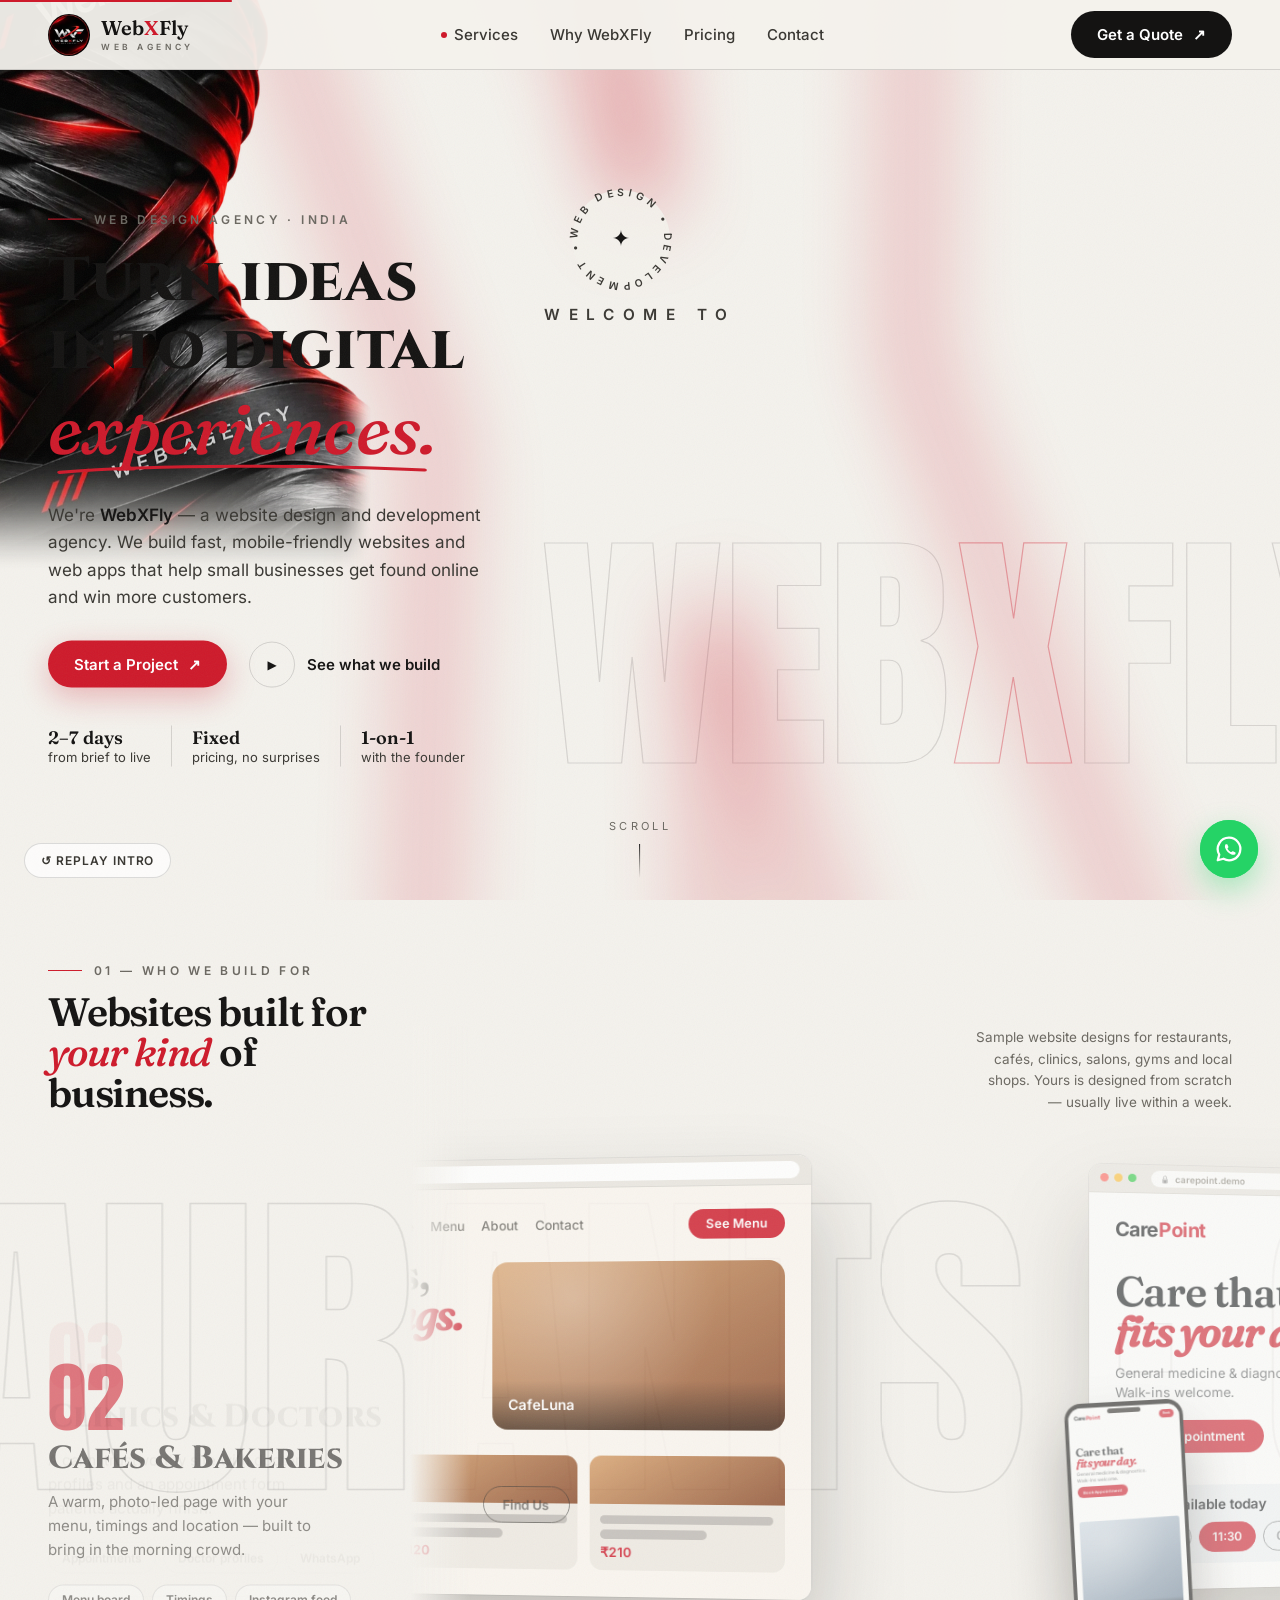
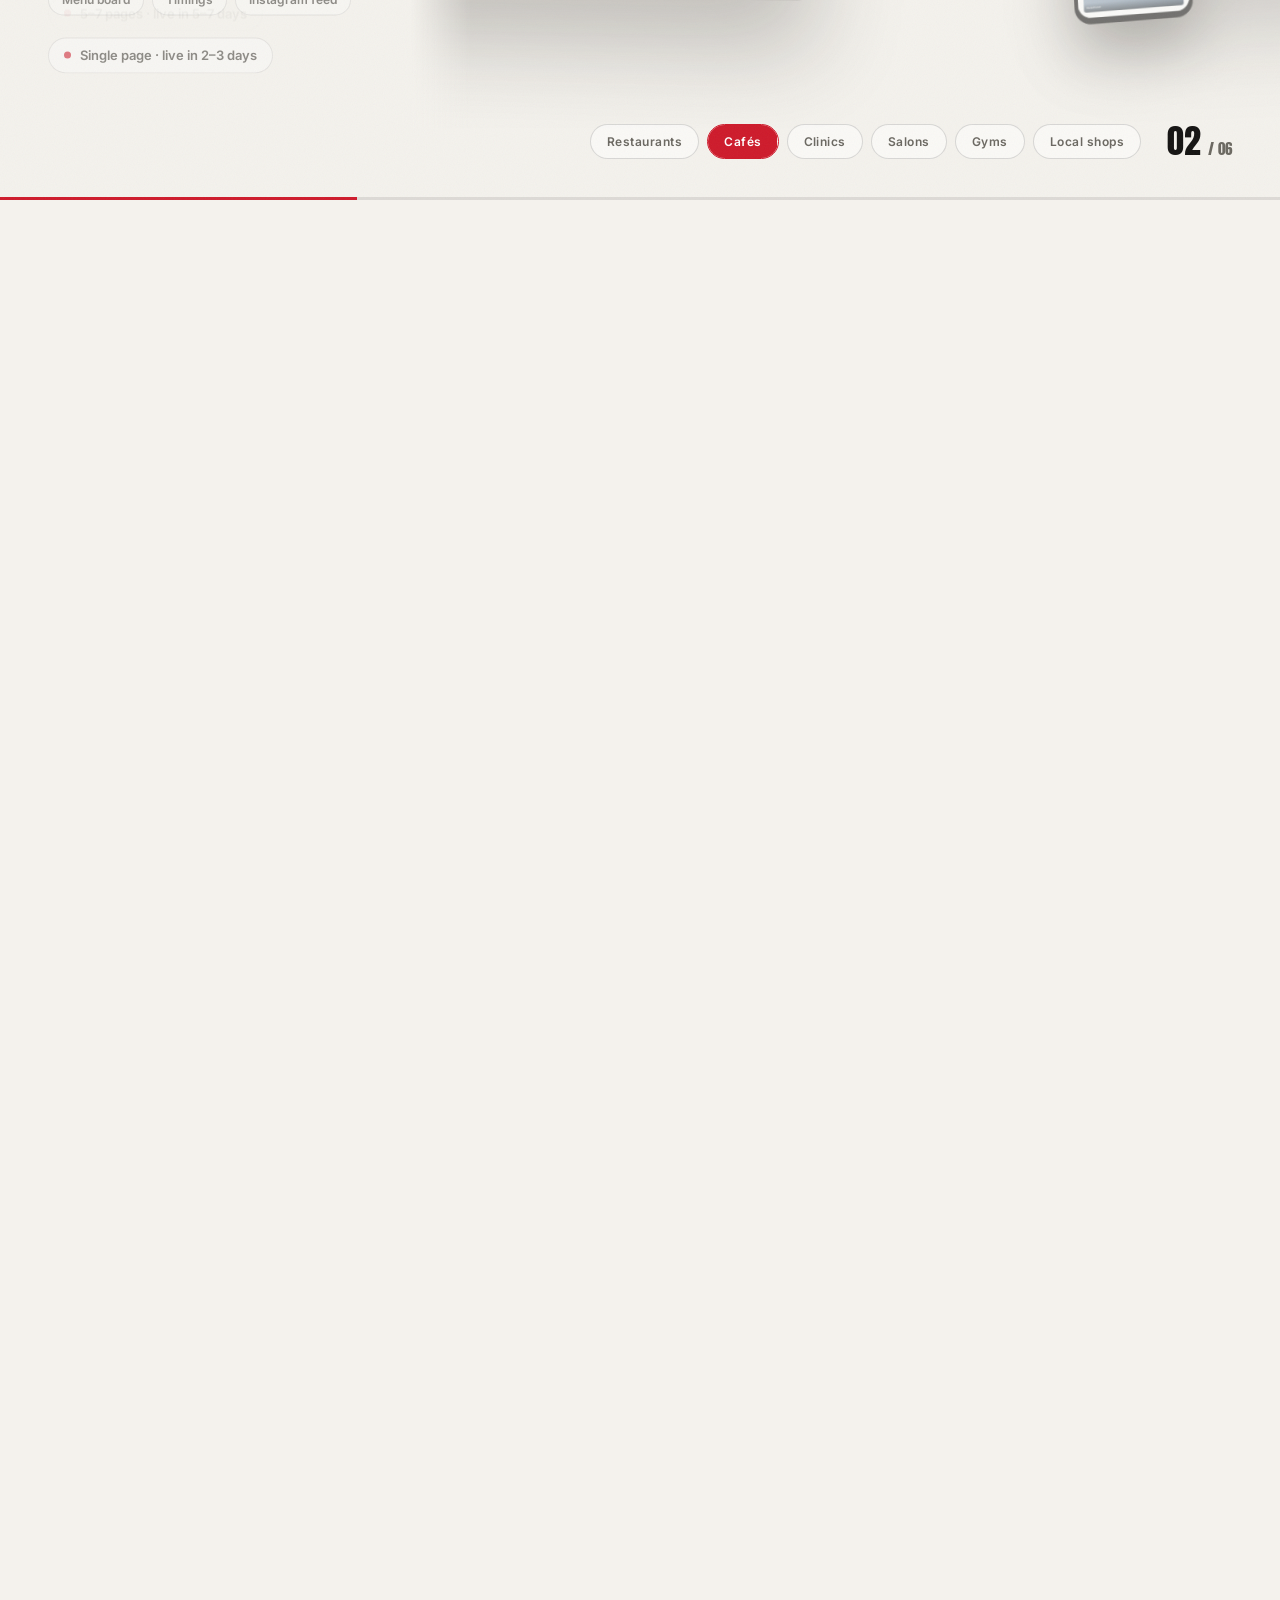
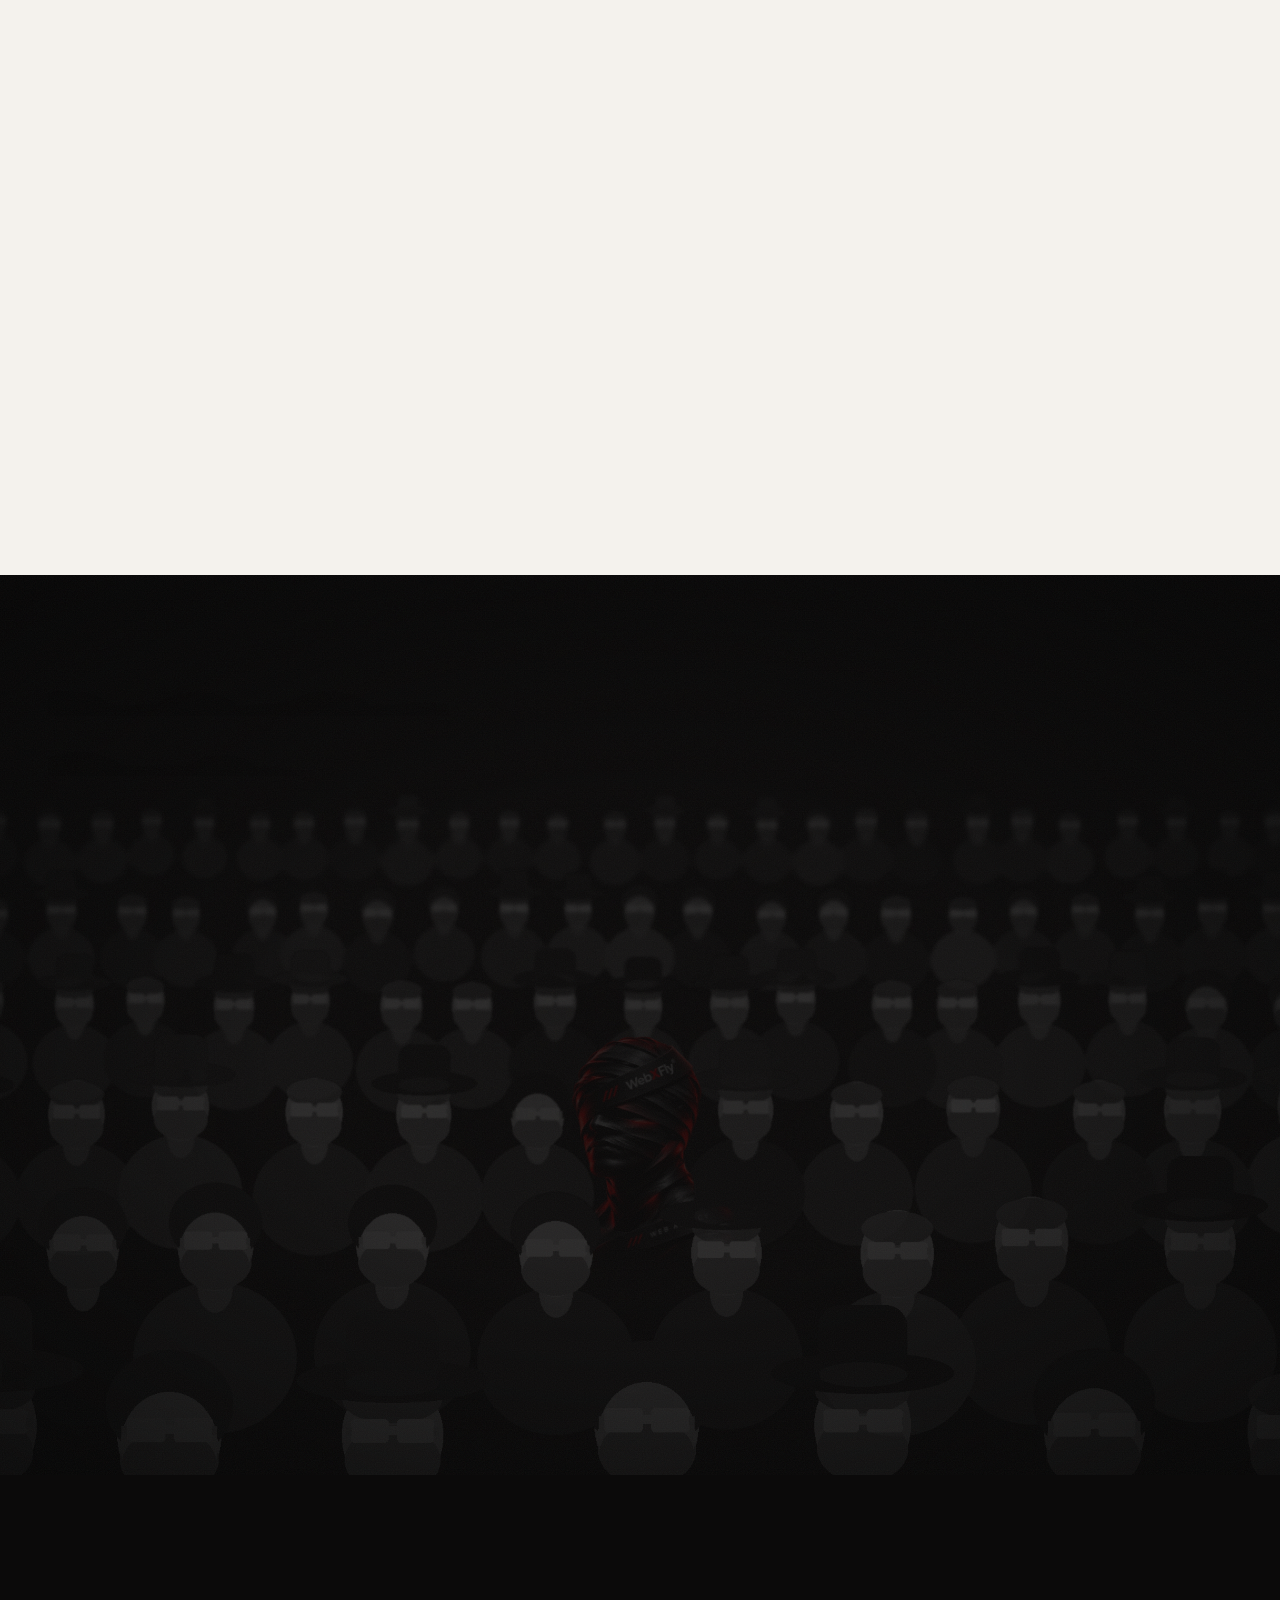
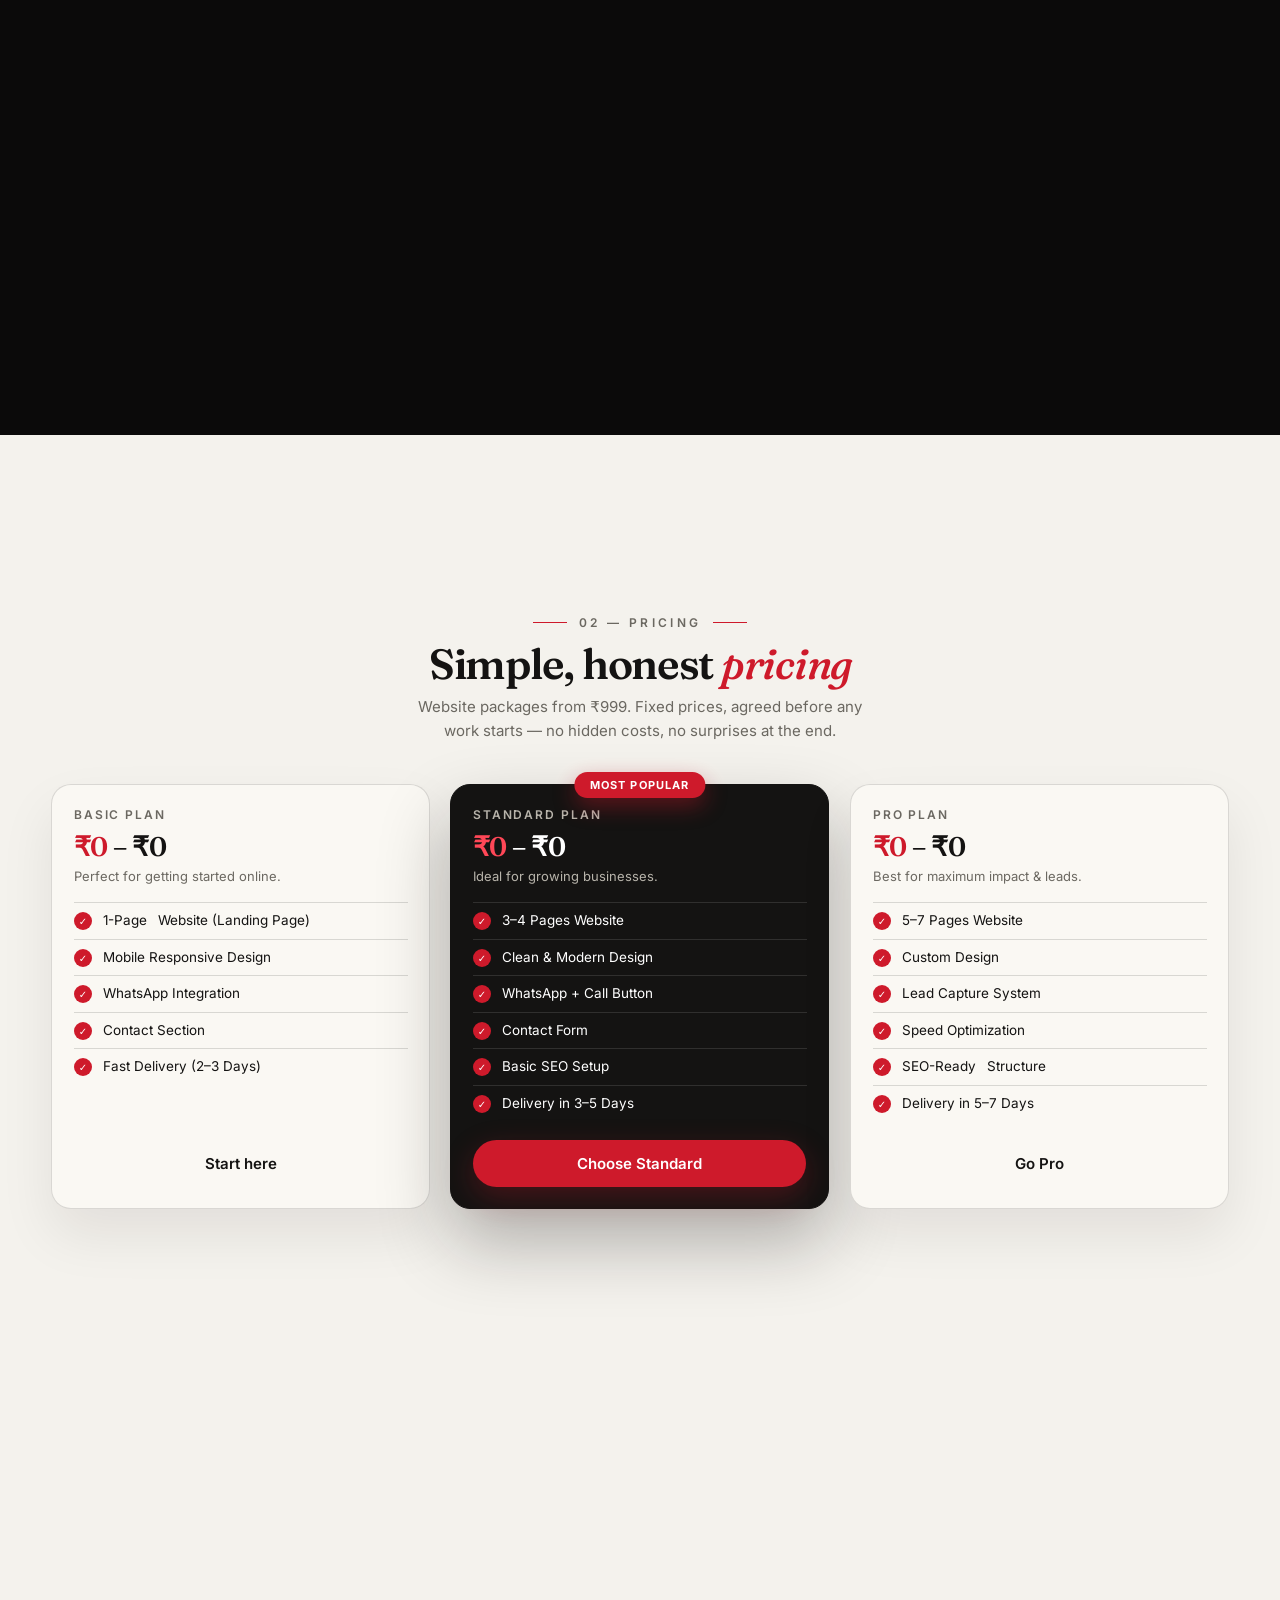
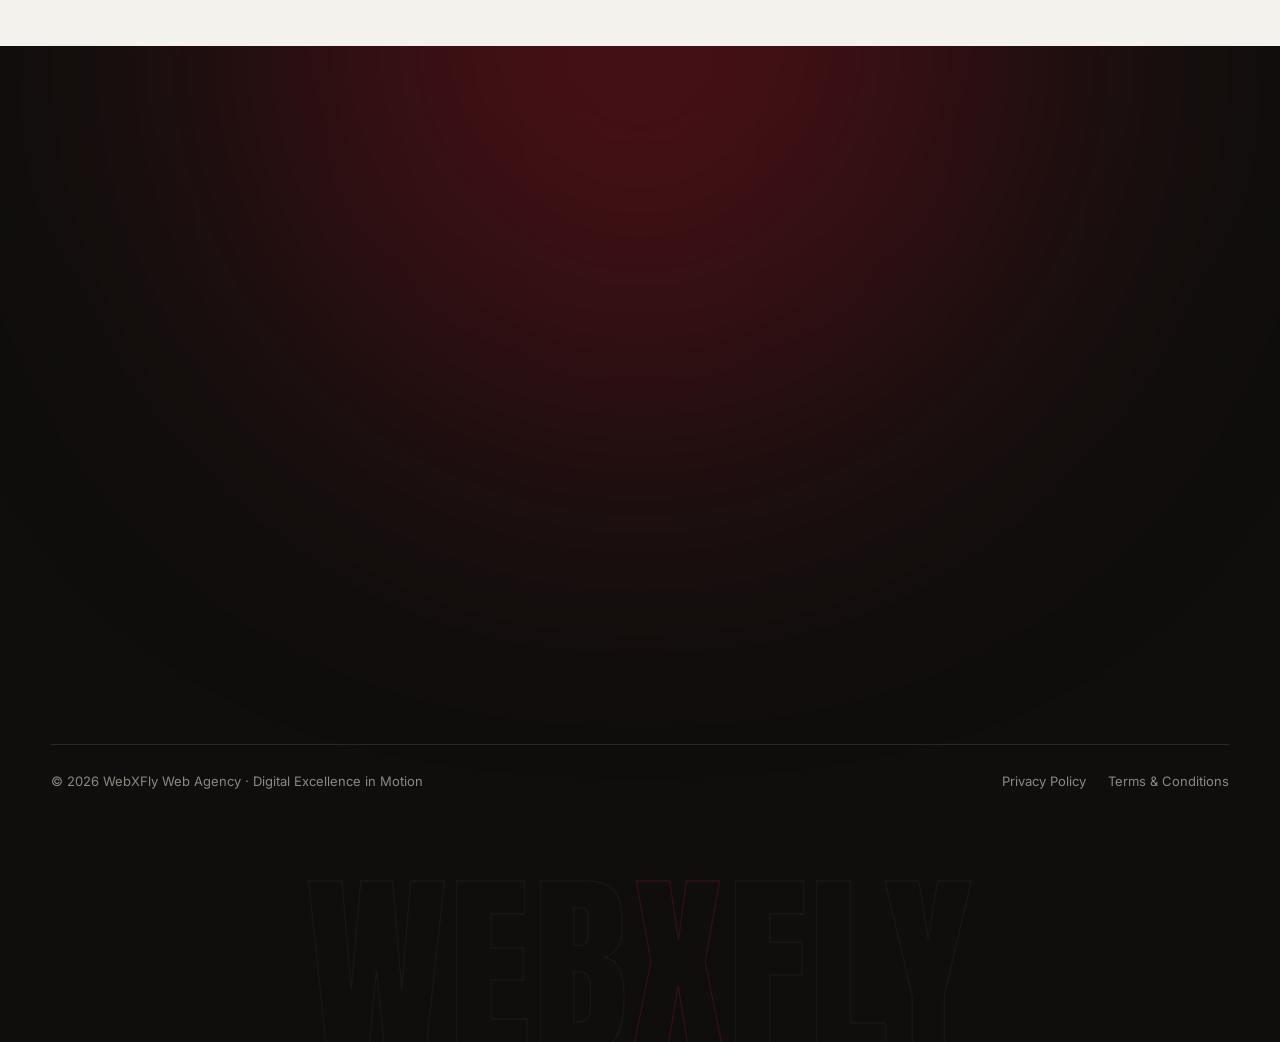
==== commit a0b4dade: "Smoother intro and final polish - Intro: ring split into three layers so the spinning parts rotate  " ====
--- a/webxfly-website/index.html
+++ b/webxfly-website/index.html
@@ -123,13 +123,11 @@
 
     <!-- Stage 0: VFX layer — dial rings, motion-trail X's, impact flash, shockwaves, sparks -->
     <div class="xfx" id="xfx" aria-hidden="true">
-      <svg class="xring" viewBox="0 0 100 100">
-        <circle class="ticks" cx="50" cy="50" r="49" pathLength="120"/>
-        <circle class="track" cx="50" cy="50" r="45"/>
-        <circle class="arc" cx="50" cy="50" r="45" pathLength="1"/>
-        <g class="orb"><circle class="tail" cx="50" cy="50" r="45" pathLength="1"/><circle class="dot" cx="50" cy="5" r="1.6"/></g>
-      </svg>
-      <span class="xtrail t1">X</span><span class="xtrail t2">X</span><span class="xtrail t3">X</span>
+      <!-- three layers so the spinning parts only rotate (cheap) instead of being redrawn every frame -->
+      <svg class="xring xr-ticks" viewBox="0 0 100 100"><circle class="ticks" cx="50" cy="50" r="49" pathLength="120"/></svg>
+      <svg class="xring xr-arc" viewBox="0 0 100 100"><circle class="track" cx="50" cy="50" r="45"/><circle class="arc" cx="50" cy="50" r="45" pathLength="1"/></svg>
+      <svg class="xring xr-orb" viewBox="0 0 100 100"><circle class="tail" cx="50" cy="50" r="45" pathLength="1"/><circle class="dot" cx="50" cy="5" r="1.6"/></svg>
+      <i class="xglow"></i><span class="xtrail t1">X</span><span class="xtrail t2">X</span><span class="xtrail t3">X</span>
       <i class="xflash"></i><i class="xwave"></i><i class="xwave w2"></i>
       <div class="xsparks" id="xsparks"></div>
     </div>
--- a/webxfly-website/css/style.css
+++ b/webxfly-website/css/style.css
@@ -104,9 +104,8 @@
 .intro__word .g--x .ch{overflow:visible;transform:translate3d(0,0,0) scale(1) rotate(720deg);transition:transform 1.15s var(--in-out)}
 /* 0 · Prelude — chrome-red X spins with motion trails inside a drawing dial, hits with a flash + shockwave, then glides into WEBXFLY */
 .hero.x0 .intro__word .g--x .ch{transform:translate3d(var(--xdx),var(--xdy),0) scale(var(--xs)) rotate(720deg);animation:xspin 1.95s cubic-bezier(.7,0,.2,1) both}
-.hero.x0 .intro__word .g--x .ch,.hero.x1 .intro__word .g--x .ch{filter:drop-shadow(0 12px 34px rgba(225,29,46,.45))}
 .hero.x0 .intro__word .g--x .ch span,.hero.x1 .intro__word .g--x .ch span{transform:none;color:transparent;-webkit-background-clip:text;background-clip:text;
-  background:linear-gradient(118deg,#6d0710 0%,#d3182a 28%,#ff6b77 44%,#fff 50%,#ff6b77 56%,#d3182a 72%,#6d0710 100%) 0 0/300% 100%;-webkit-background-clip:text;animation:xglint 1.3s linear infinite}
+  background:linear-gradient(118deg,#6d0710 0%,#d3182a 28%,#ff6b77 44%,#fff 50%,#ff6b77 56%,#d3182a 72%,#6d0710 100%) 0 0/300% 100%;-webkit-background-clip:text;animation:xglint 1.1s linear .35s 2 both}
 .hero.x0 .intro__word .g--x .ch span{transition:none}
 .hero.x1 .intro__word{animation:xshake .45s ease-out}
 @keyframes xspin{
@@ -120,16 +119,16 @@
 .xfx > *{position:absolute;left:50%;top:50%;translate:-50% -50%}
 .xring{width:var(--ring,280px);height:var(--ring,280px);overflow:visible;opacity:0;transition:opacity .6s ease,transform 1.1s var(--out-expo)}
 .xring circle{fill:none;vector-effect:non-scaling-stroke}
-.xring .ticks{stroke:rgba(17,17,17,.28);stroke-width:7;stroke-dasharray:.12 .88;transform-origin:50% 50%}
+.xring .ticks{stroke:rgba(17,17,17,.28);stroke-width:7;stroke-dasharray:.12 .88}
+.xr-ticks,.xr-orb{will-change:transform}
 .xring .track{stroke:rgba(17,17,17,.08);stroke-width:1.5}
 .xring .arc{stroke:var(--red);stroke-width:2.5;stroke-dasharray:1;stroke-dashoffset:1;transform:rotate(-90deg);transform-origin:50% 50%}
-.xring .orb{transform-origin:50% 50%}
 .xring .tail{stroke:var(--red);stroke-width:6;stroke-linecap:round;stroke-dasharray:.09 .91;stroke-dashoffset:.09;transform:rotate(-90deg);transform-origin:50% 50%;opacity:.35}
 .xring .dot{fill:#fff;stroke:var(--red)!important;stroke-width:3}
 .hero.x0 .xring{opacity:1}
-.hero.x0 .xring .ticks{animation:xorbit 7s linear reverse infinite}
+.hero.x0 .xr-ticks{animation:xorbit 7s linear reverse infinite}
 .hero.x0 .xring .arc{animation:xdraw 1.9s cubic-bezier(.7,0,.2,1) .1s both}
-.hero.x0 .xring .orb{animation:xorbit2 1.9s cubic-bezier(.7,0,.2,1) .1s both}
+.hero.x0 .xr-orb{animation:xorbit2 1.9s cubic-bezier(.7,0,.2,1) .1s both}
 .hero.x1 .xring{opacity:0;transform:scale(1.8)}
 .hero.x1 .loader,.hero.x1 .loader__bar,.hero.s1 .loader,.hero.s1 .loader__bar{opacity:0}
 .hero.x1 .loader,.hero.s1 .loader{transform:translateY(40px)}
@@ -140,9 +139,19 @@
 /* motion-blur trail: copies of the X that lag behind the spin */
 .xtrail{font:400 var(--xfs,200px)/.9 'Anton',sans-serif;padding:.03em .006em;color:var(--red);opacity:0}
 .hero.x0 .xtrail{animation:xtrail 1.95s cubic-bezier(.7,0,.2,1) both}
-.hero.x0 .xtrail.t1{animation-delay:.05s;--o:.42;filter:blur(1px)}
-.hero.x0 .xtrail.t2{animation-delay:.1s;--o:.24;filter:blur(3px)}
-.hero.x0 .xtrail.t3{animation-delay:.16s;--o:.12;filter:blur(6px)}
+.xtrail.t1{color:rgba(225,29,46,.85);text-shadow:0 0 2px rgba(225,29,46,.9)}
+.xtrail.t2,.xtrail.t3{color:transparent}
+.xtrail.t2{text-shadow:0 0 5px rgba(225,29,46,.95)}
+.xtrail.t3{text-shadow:0 0 10px rgba(225,29,46,.95)}
+.hero.x0 .xtrail.t1{animation-delay:.05s;--o:.42}
+.hero.x0 .xtrail.t2{animation-delay:.1s;--o:.3}
+.hero.x0 .xtrail.t3{animation-delay:.16s;--o:.18}
+.xtrail,.xglow{will-change:transform,opacity}
+.xglow{width:calc(var(--ring,280px) * .9);height:calc(var(--ring,280px) * .9);border-radius:50%;opacity:0;
+  background:radial-gradient(circle,rgba(225,29,46,.28) 0%,rgba(225,29,46,.12) 38%,transparent 68%)}
+.hero.x0 .xglow{animation:xglowin .6s ease-out .1s both}
+.hero.x1 .xglow{opacity:0;transition:opacity .5s ease}
+@keyframes xglowin{from{opacity:0;transform:scale(.4)}to{opacity:1;transform:none}}
 @keyframes xtrail{0%{transform:scale(0) rotate(-140deg);opacity:0}14%{transform:scale(1.18) rotate(0deg);opacity:var(--o)}80%{opacity:var(--o)}100%{transform:scale(1) rotate(720deg);opacity:0}}
 
 /* impact: flash, two shockwaves, spark burst */
@@ -223,6 +232,7 @@
 /* rotating badge */
 .badge{position:absolute;z-index:3;left:var(--badge-x,60%);top:var(--badge-y,20vh);width:118px;height:118px;transform:scale(0) rotate(-120deg);transition:transform 1.1s .9s var(--spring)}
 .hero.s4 .badge{transform:none}
+.badge.is-off{display:none}
 .badge::before{content:"";position:absolute;inset:10px;border-radius:50%;background:rgba(244,242,237,.9)}
 .badge svg{position:relative;width:100%;height:100%;animation:spin 16s linear infinite}
 .badge text{font:600 10.5px 'Inter';letter-spacing:2.5px;fill:var(--ink-2)}
--- a/webxfly-website/css/industries.css
+++ b/webxfly-website/css/industries.css
@@ -123,6 +123,7 @@
 .ind-bar i{display:block;height:100%;background:var(--red);transform-origin:left;transform:scaleX(0)}
 
 @media (max-width:860px){
+  .ind-foot{right:88px}   /* keep the 01/06 counter clear of the WhatsApp button */
   /* phones: header on top, one device in the middle, copy underneath */
   .rail-wrap{left:0;top:20vh;bottom:auto;height:34vh}
   .rail-wrap::after{display:none}
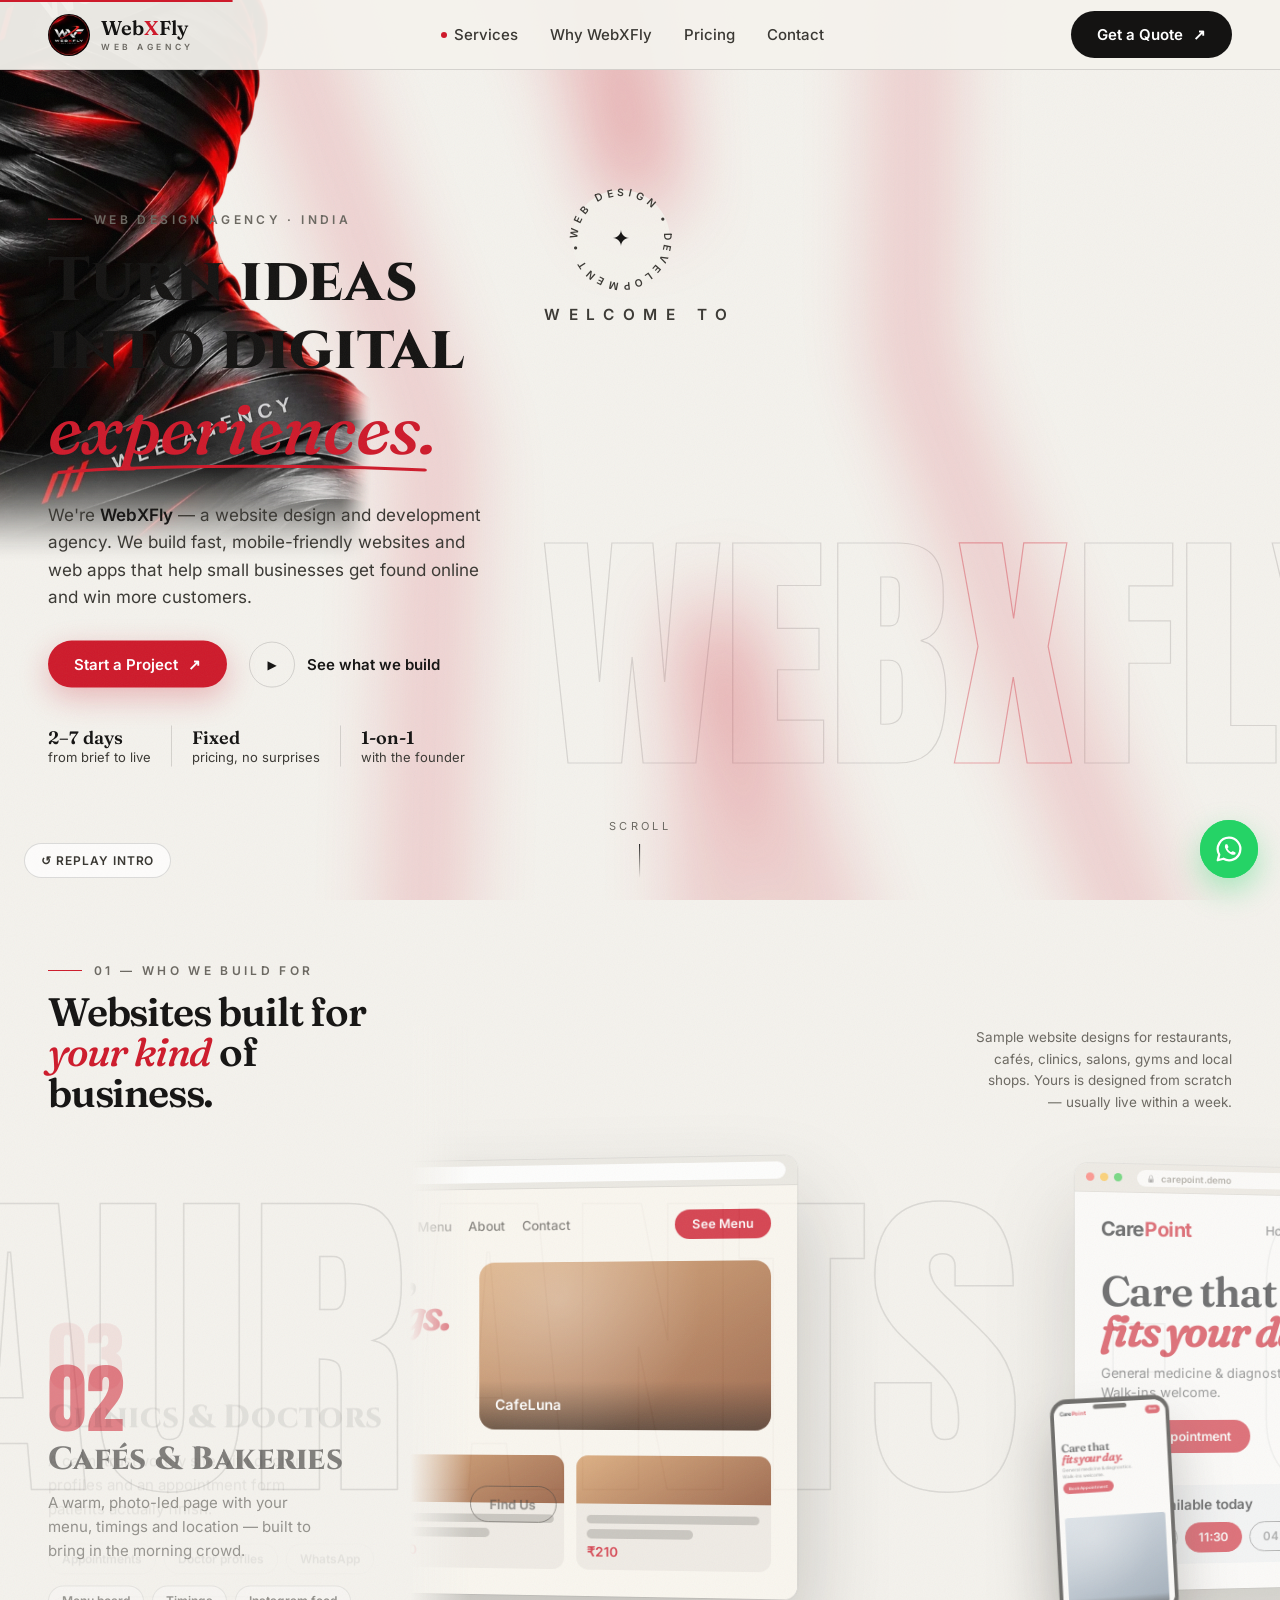
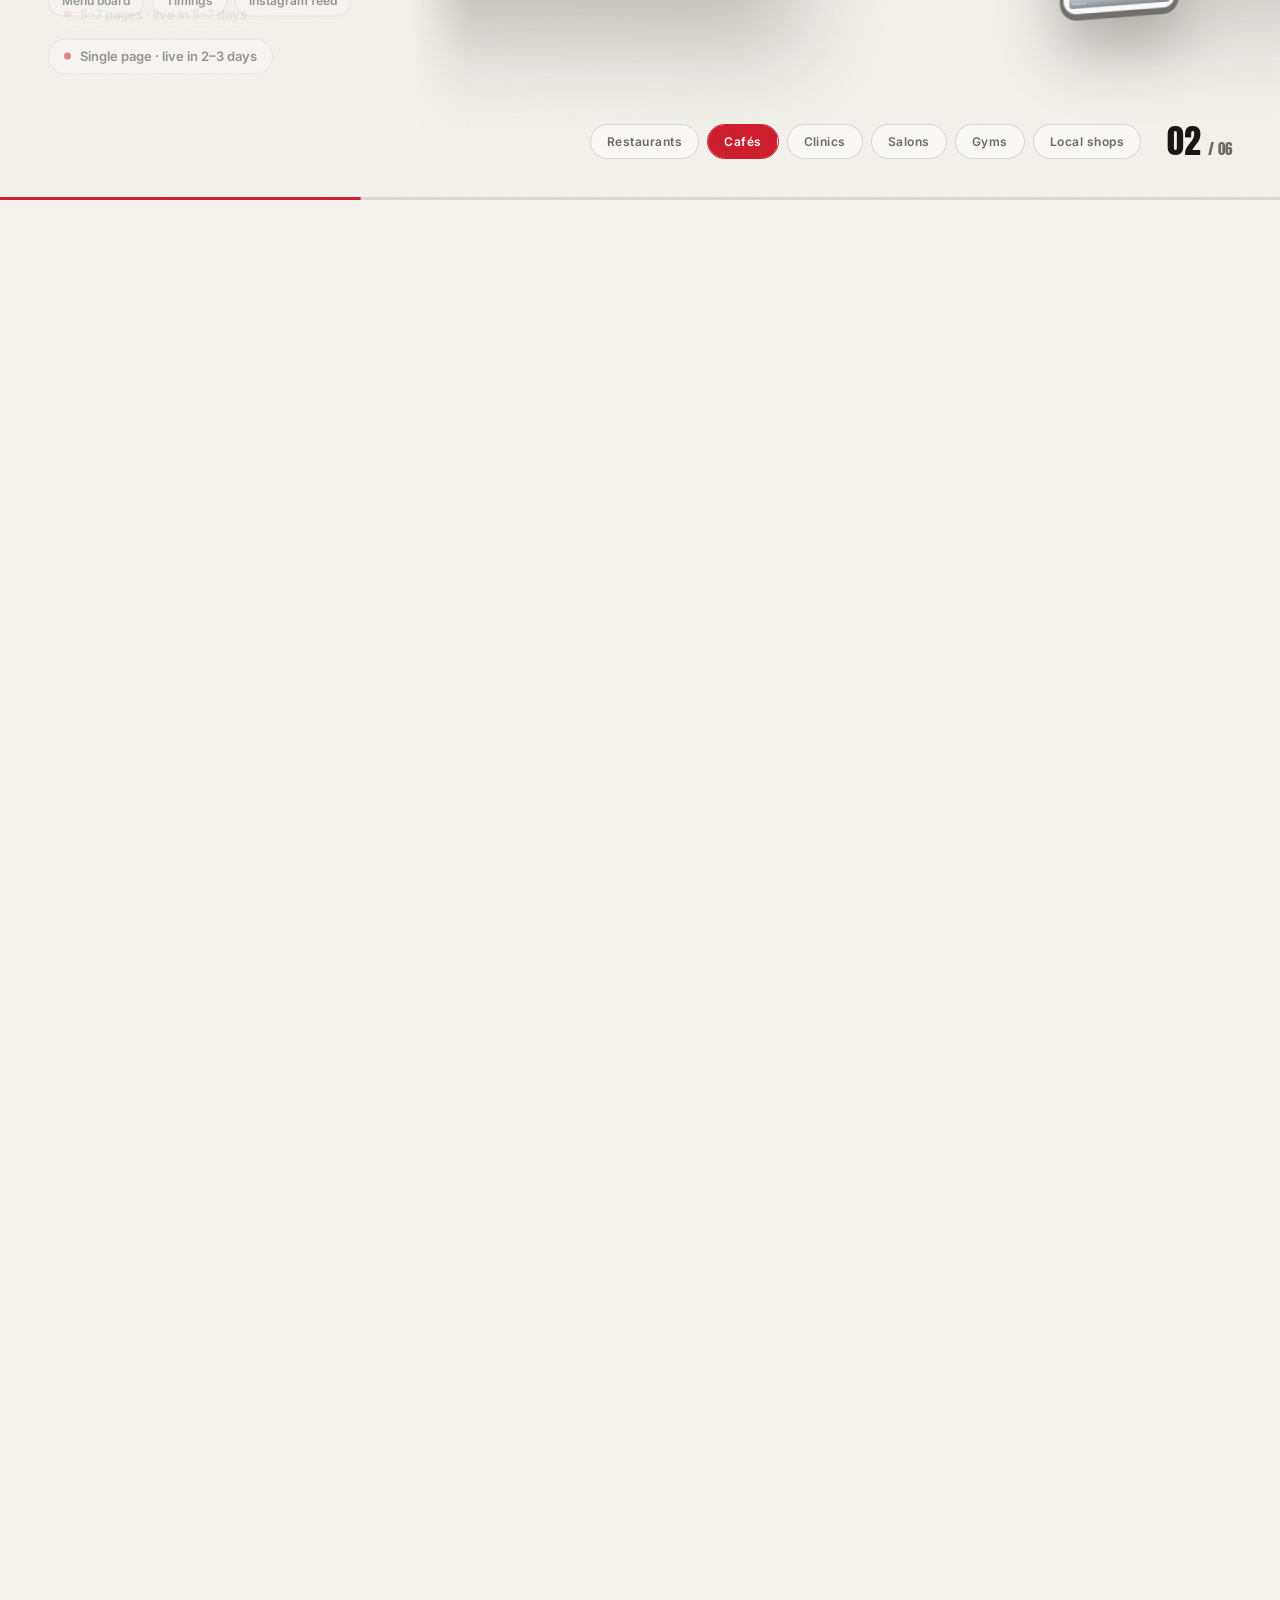
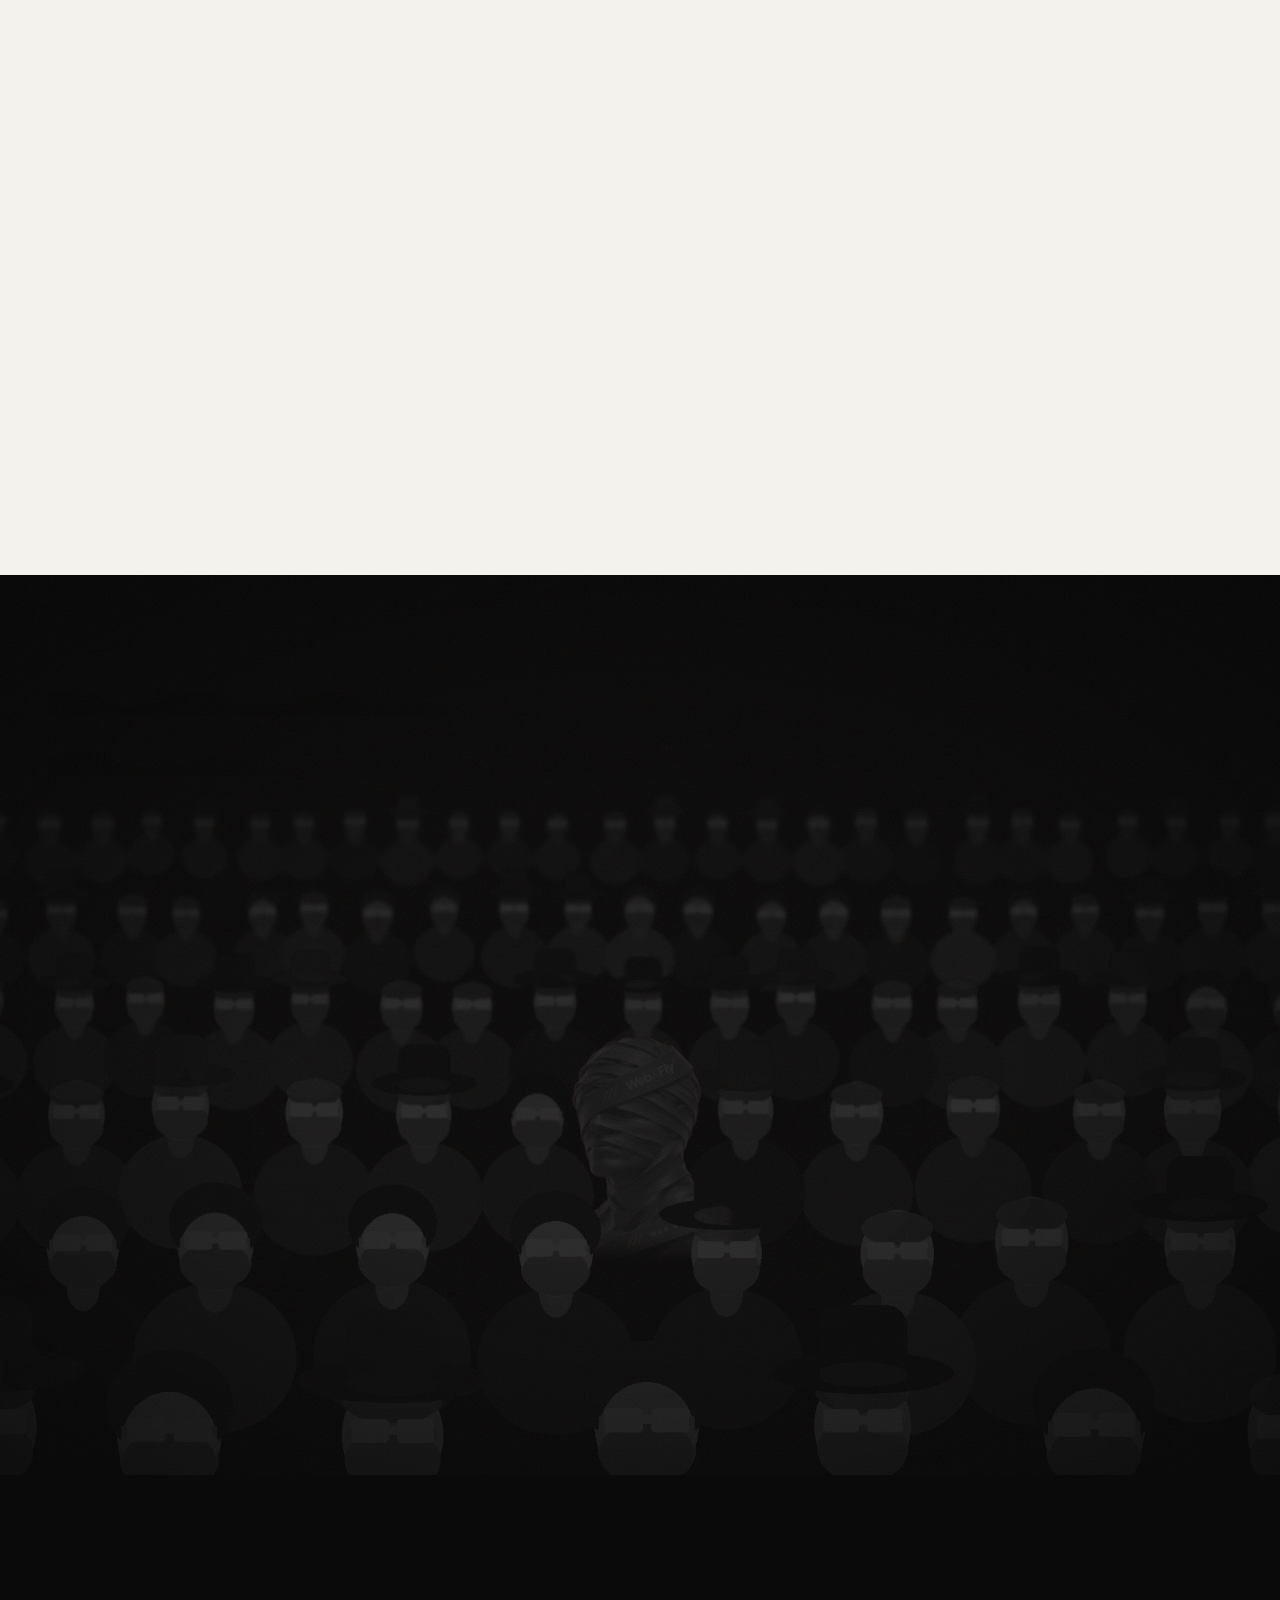
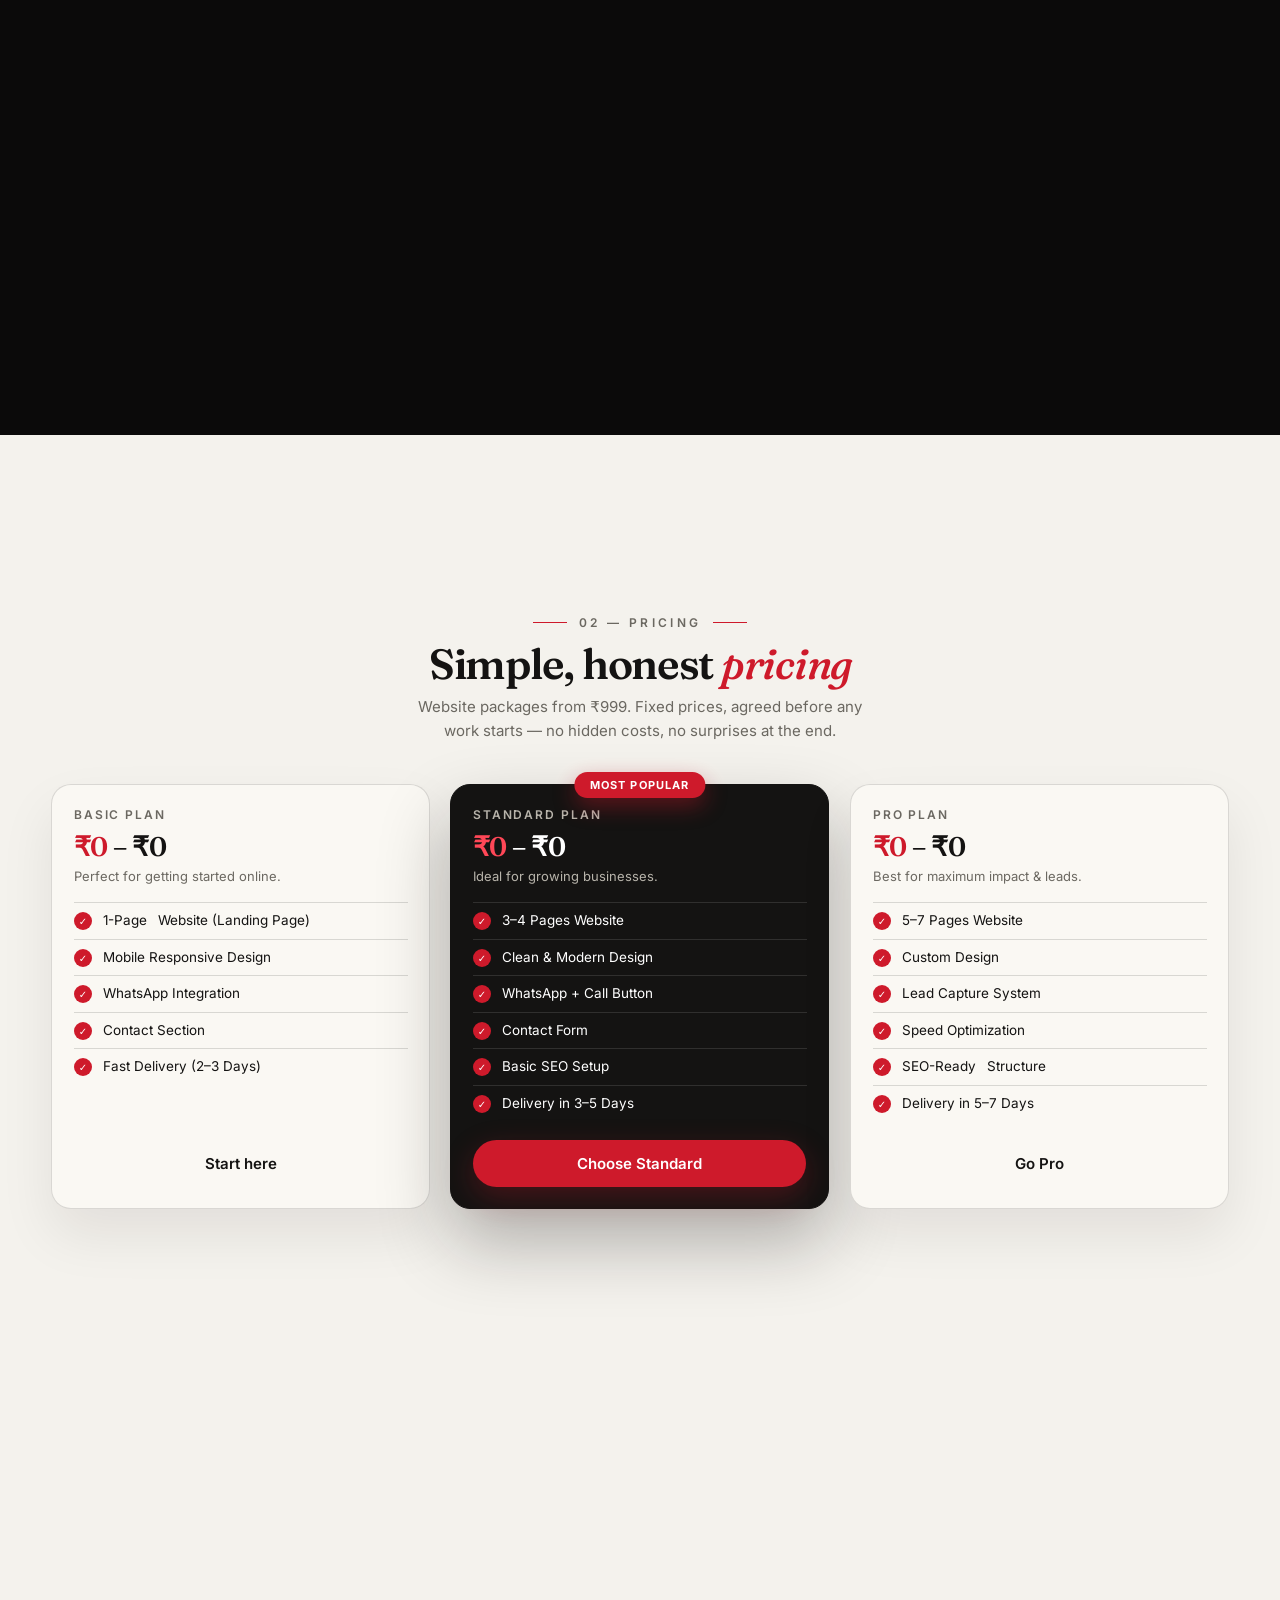
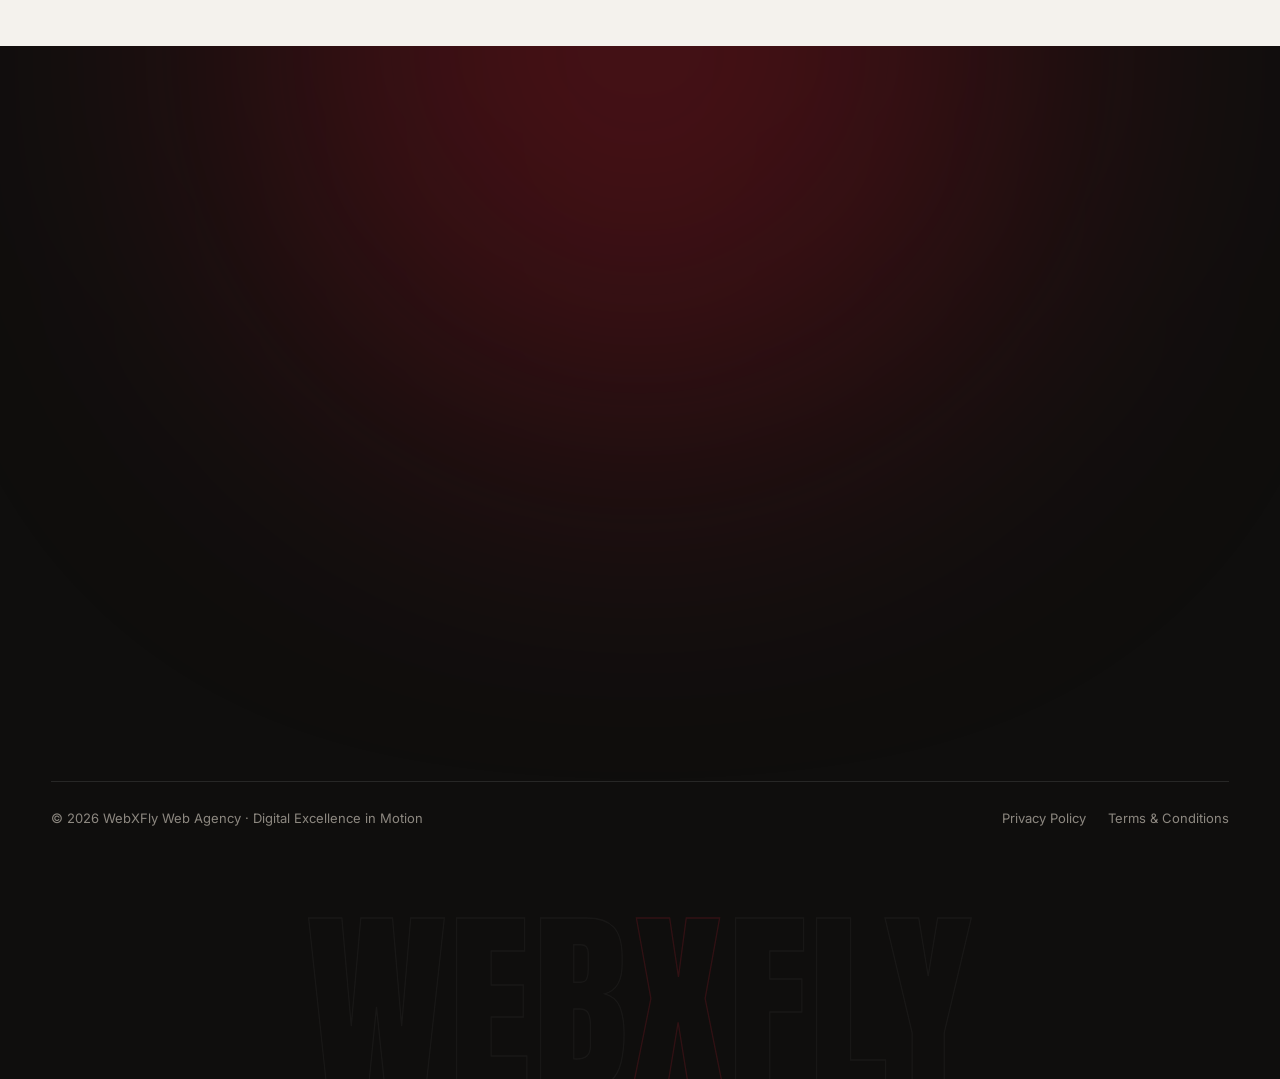
==== commit 36e23c95: "Add a second call number (+91 96415 84430) - Footer: "Call · Line 1" and new "Call · Line 2" rows - " ====
--- a/webxfly-website/index.html
+++ b/webxfly-website/index.html
@@ -58,13 +58,22 @@
         "address": { "@type": "PostalAddress", "addressCountry": "IN" },
         "areaServed": { "@type": "Country", "name": "India" },
         "knowsAbout": ["Website design", "Web development", "Landing pages", "Web apps", "Website maintenance"],
-        "contactPoint": {
-          "@type": "ContactPoint",
-          "telephone": "+91-8609894860",
-          "contactType": "sales",
-          "areaServed": "IN",
-          "availableLanguage": ["English", "Hindi"]
-        },
+        "contactPoint": [
+          {
+            "@type": "ContactPoint",
+            "telephone": "+91-8609894860",
+            "contactType": "sales",
+            "areaServed": "IN",
+            "availableLanguage": ["English", "Hindi"]
+          },
+          {
+            "@type": "ContactPoint",
+            "telephone": "+91-9641584430",
+            "contactType": "customer service",
+            "areaServed": "IN",
+            "availableLanguage": ["English", "Hindi"]
+          }
+        ],
         "hasOfferCatalog": {
           "@type": "OfferCatalog",
           "name": "Website design packages",
@@ -389,7 +398,8 @@
         <div class="reveal ft-contact">
           <h3>Get in touch</h3>
           <a href="https://wa.me/918609894860?text=Hi%20WebXFly%21%20I%27d%20like%20a%20website%20for%20my%20business." target="_blank" rel="noopener noreferrer"><i><svg viewBox="0 0 24 24" aria-hidden="true"><path d="M12 3a9 9 0 0 0-7.8 13.5L3 21l4.6-1.2A9 9 0 1 0 12 3Z" fill="none" stroke="currentColor" stroke-width="1.8" stroke-linejoin="round"/><path d="M9 8.6c.2-.5.5-.5.8-.5h.5c.2 0 .4.1.5.4l.7 1.6c.1.2 0 .5-.1.7l-.5.6c-.1.2-.1.4 0 .6.6 1 1.4 1.8 2.4 2.4.2.1.4.1.6 0l.6-.5c.2-.2.5-.2.7-.1l1.6.7c.3.1.4.3.4.5v.5c0 .3 0 .6-.5.8-.6.3-1.4.5-2.3.2-2.6-.8-4.7-2.9-5.5-5.5-.3-.9-.1-1.7.1-2.3Z" fill="currentColor"/></svg></i><span><b>WhatsApp</b>+91&nbsp;86098&nbsp;94860</span></a>
-          <a href="tel:+918609894860"><i><svg viewBox="0 0 24 24" aria-hidden="true"><path d="M5 4h3.2l1.5 4-2 1.3a11 11 0 0 0 5 5l1.3-2 4 1.5V17a2 2 0 0 1-2 2A15 15 0 0 1 3 6a2 2 0 0 1 2-2Z" fill="none" stroke="currentColor" stroke-width="1.8" stroke-linejoin="round"/></svg></i><span><b>Call</b>+91&nbsp;86098&nbsp;94860</span></a>
+          <a href="tel:+918609894860"><i><svg viewBox="0 0 24 24" aria-hidden="true"><path d="M5 4h3.2l1.5 4-2 1.3a11 11 0 0 0 5 5l1.3-2 4 1.5V17a2 2 0 0 1-2 2A15 15 0 0 1 3 6a2 2 0 0 1 2-2Z" fill="none" stroke="currentColor" stroke-width="1.8" stroke-linejoin="round"/></svg></i><span><b>Call&nbsp;·&nbsp;Line&nbsp;1</b>+91&nbsp;86098&nbsp;94860</span></a>
+          <a href="tel:+919641584430"><i><svg viewBox="0 0 24 24" aria-hidden="true"><path d="M5 4h3.2l1.5 4-2 1.3a11 11 0 0 0 5 5l1.3-2 4 1.5V17a2 2 0 0 1-2 2A15 15 0 0 1 3 6a2 2 0 0 1 2-2Z" fill="none" stroke="currentColor" stroke-width="1.8" stroke-linejoin="round"/></svg></i><span><b>Call&nbsp;·&nbsp;Line&nbsp;2</b>+91&nbsp;96415&nbsp;84430</span></a>
           <a href="#contact" data-mail="gmail.com|webxfly26" data-subject="Website enquiry"><i><svg viewBox="0 0 24 24" aria-hidden="true"><rect x="3" y="5" width="18" height="14" rx="2.5" fill="none" stroke="currentColor" stroke-width="1.8"/><path d="m4 7 8 6 8-6" fill="none" stroke="currentColor" stroke-width="1.8" stroke-linejoin="round"/></svg></i><span><b>Email</b><span data-mail-text>Tap to email us</span></span></a>
         </div>
       </div>
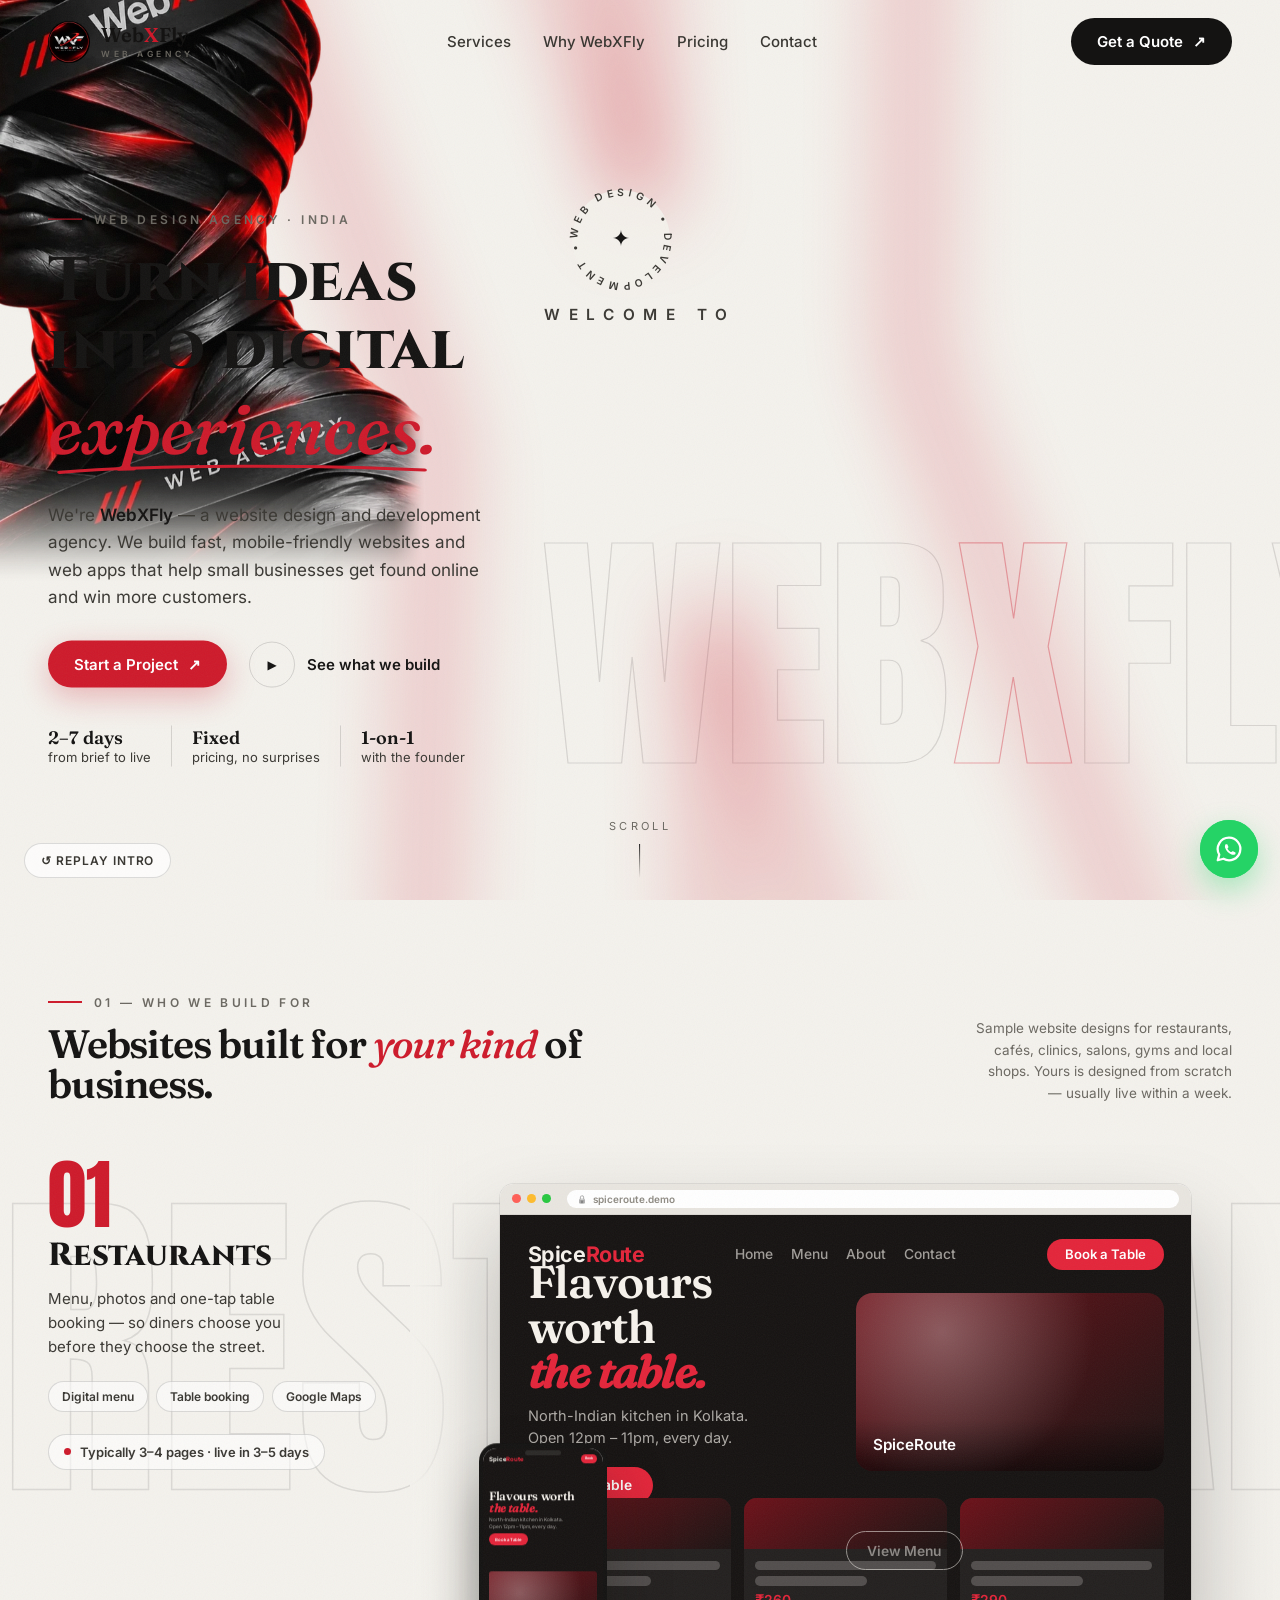
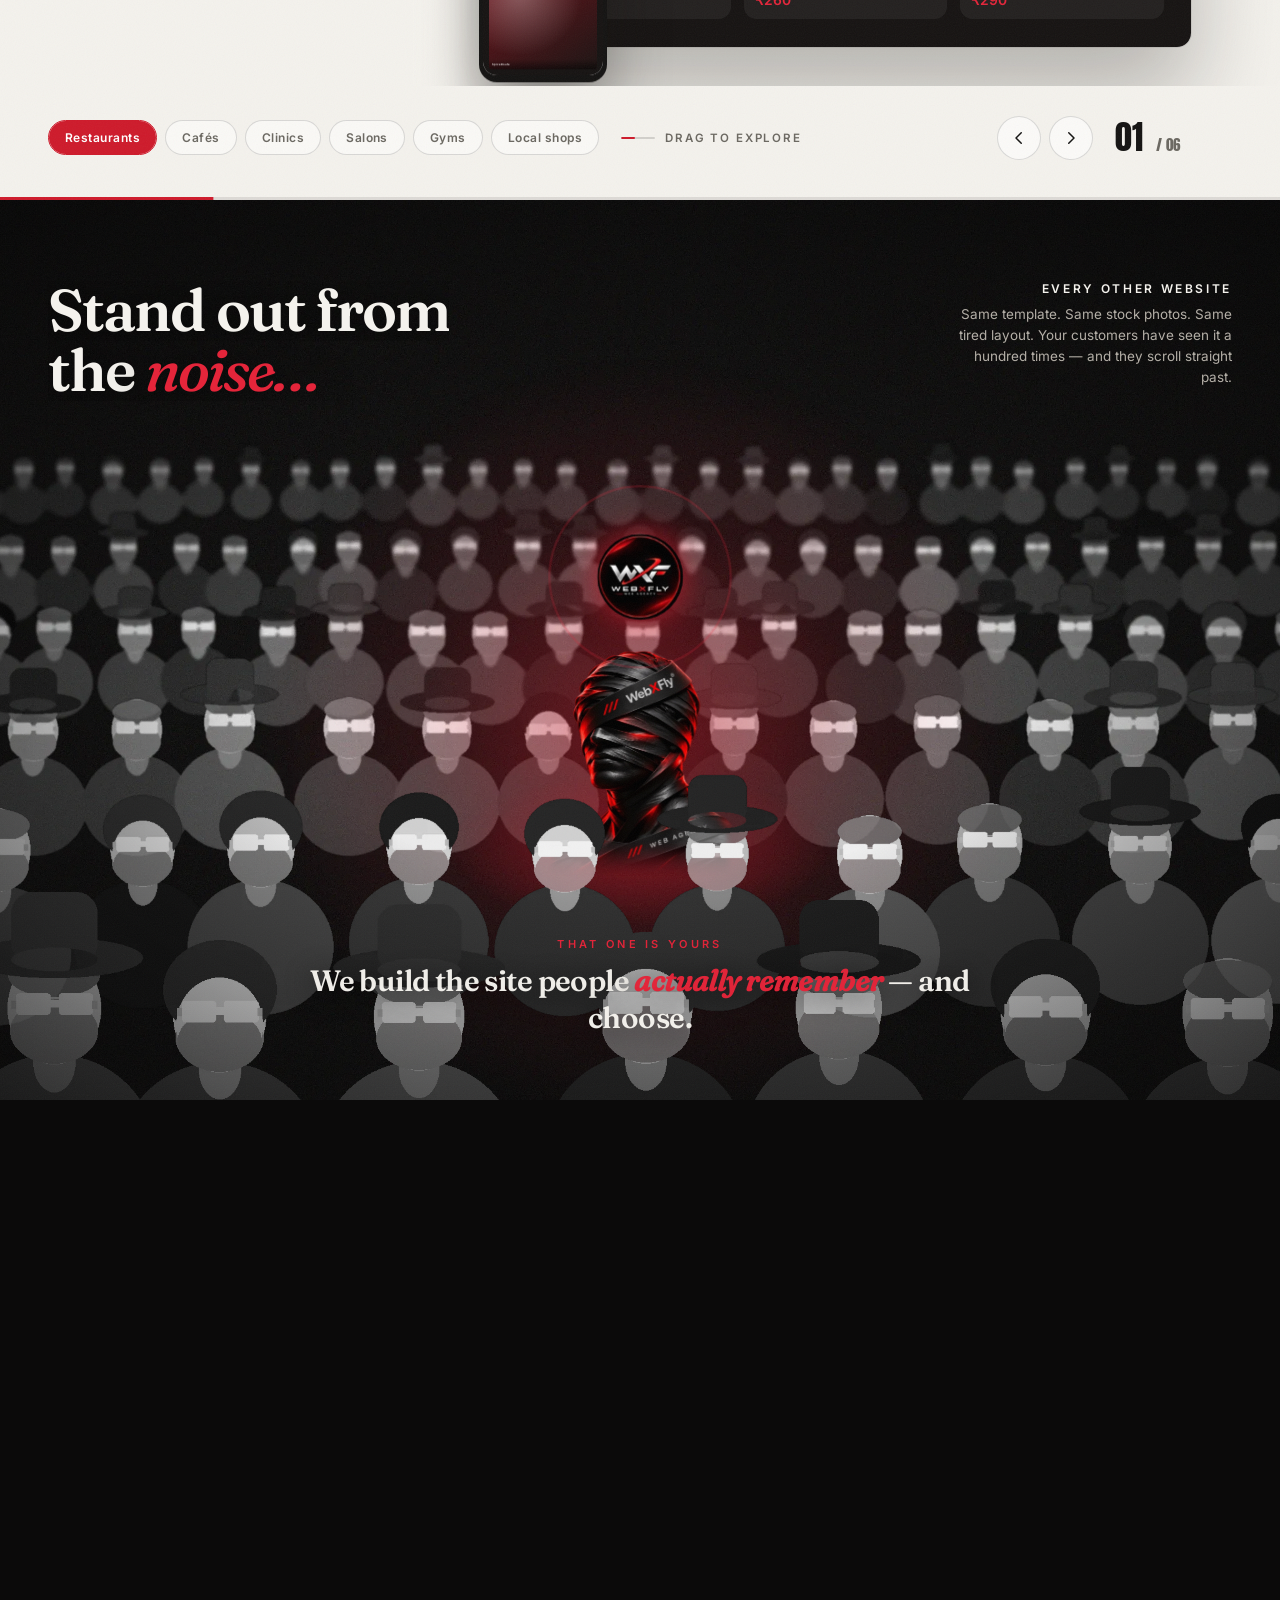
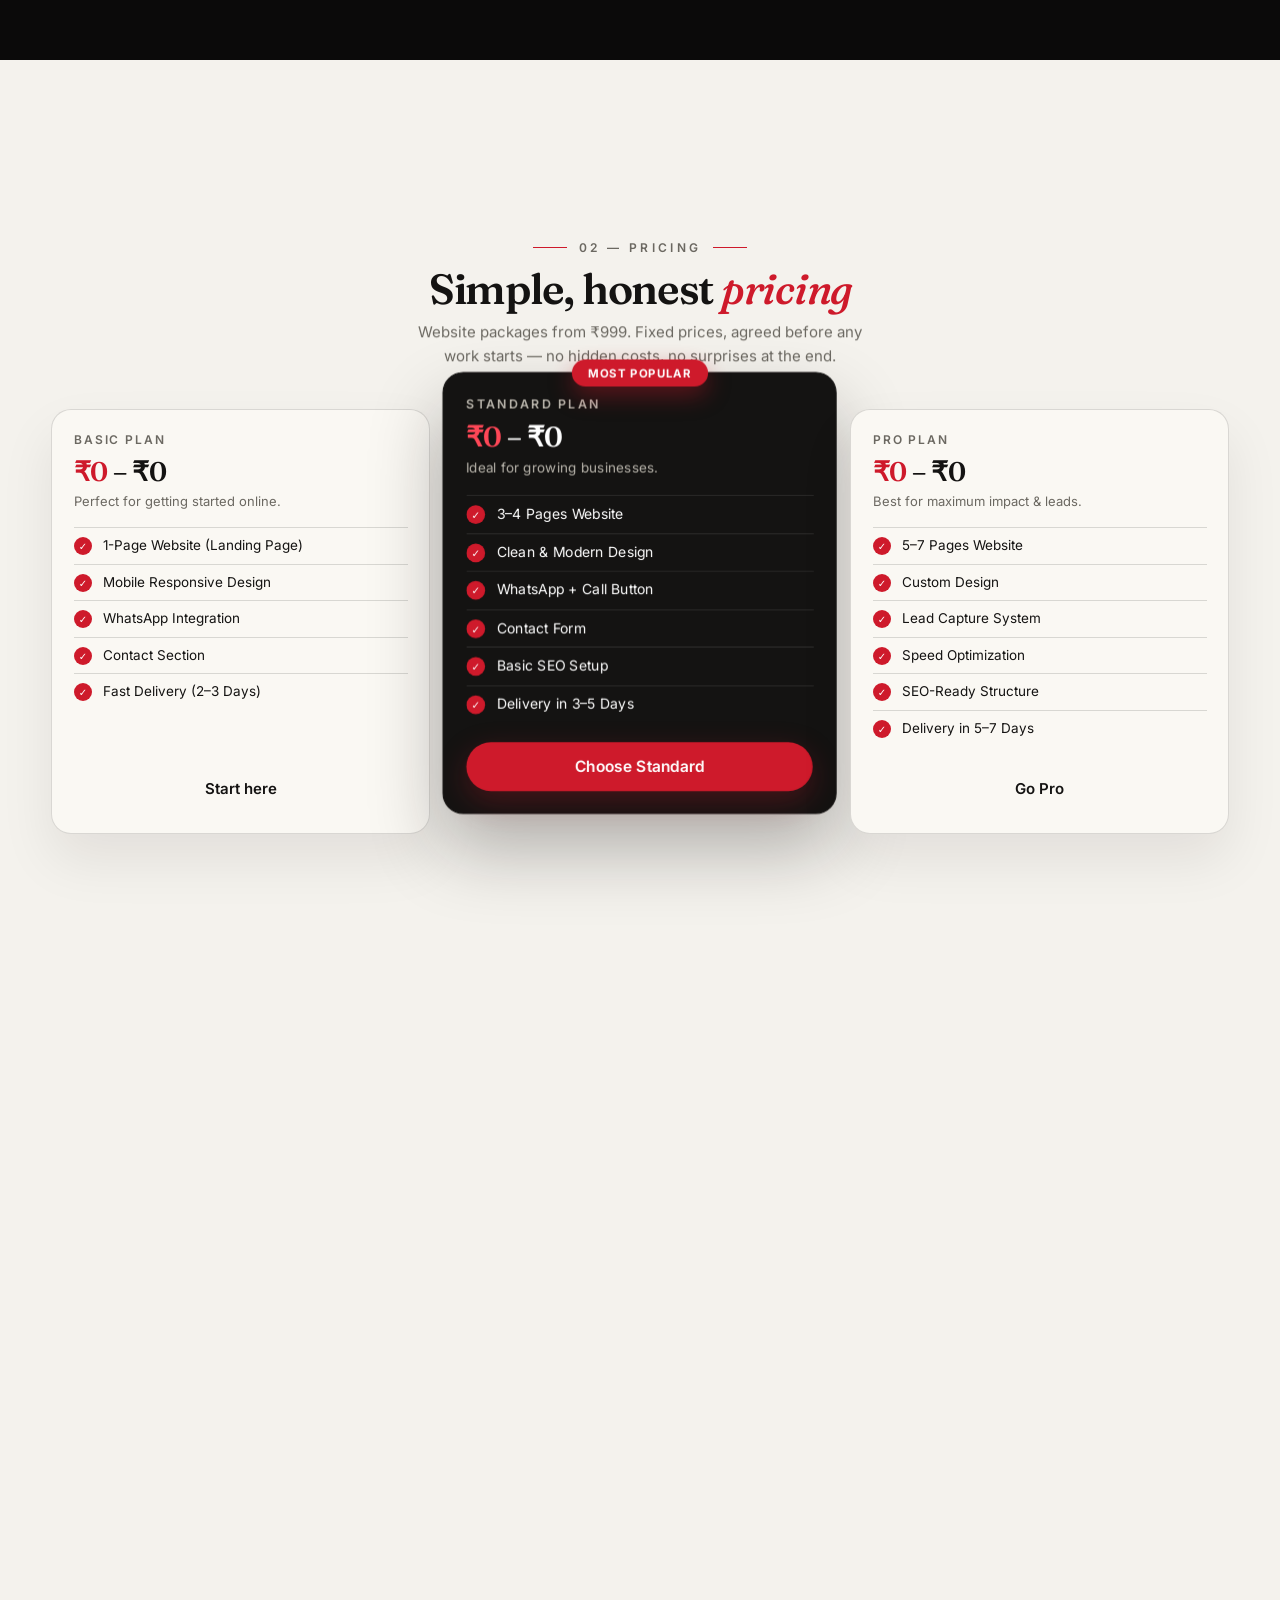
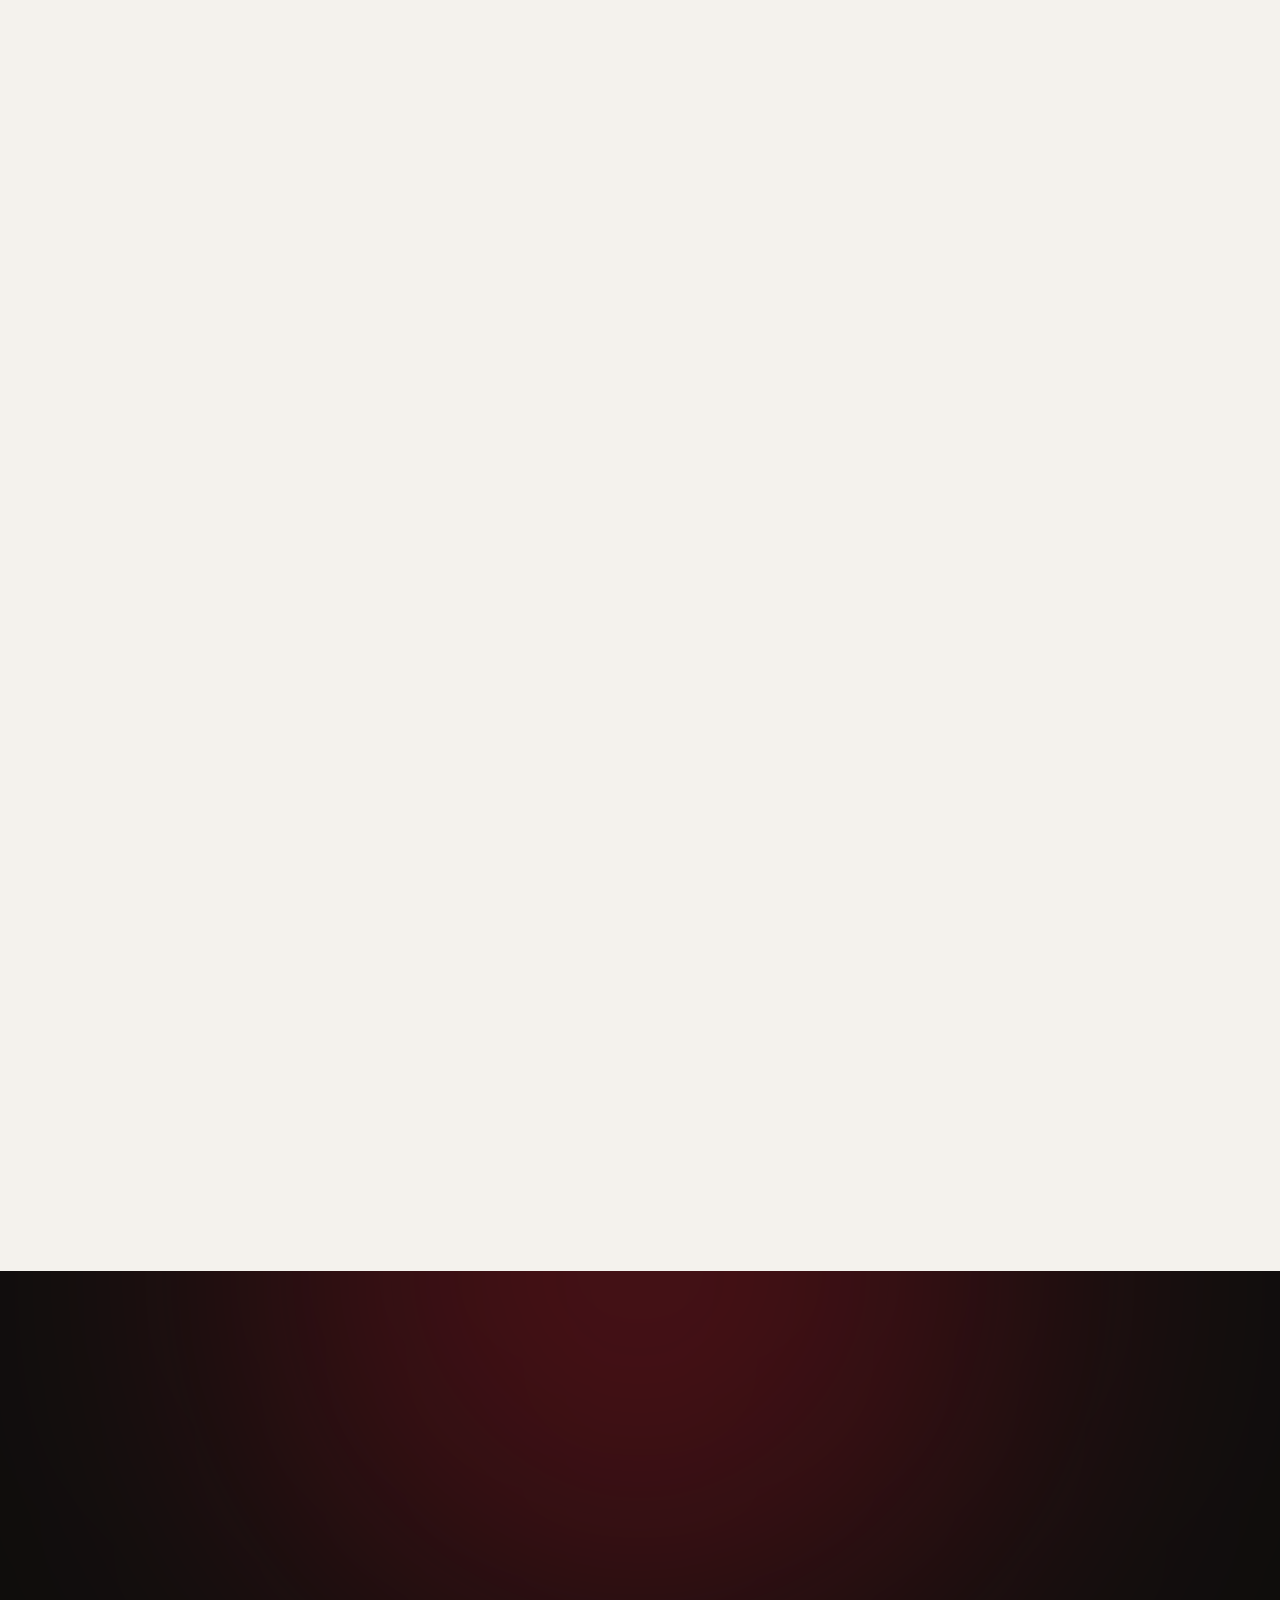
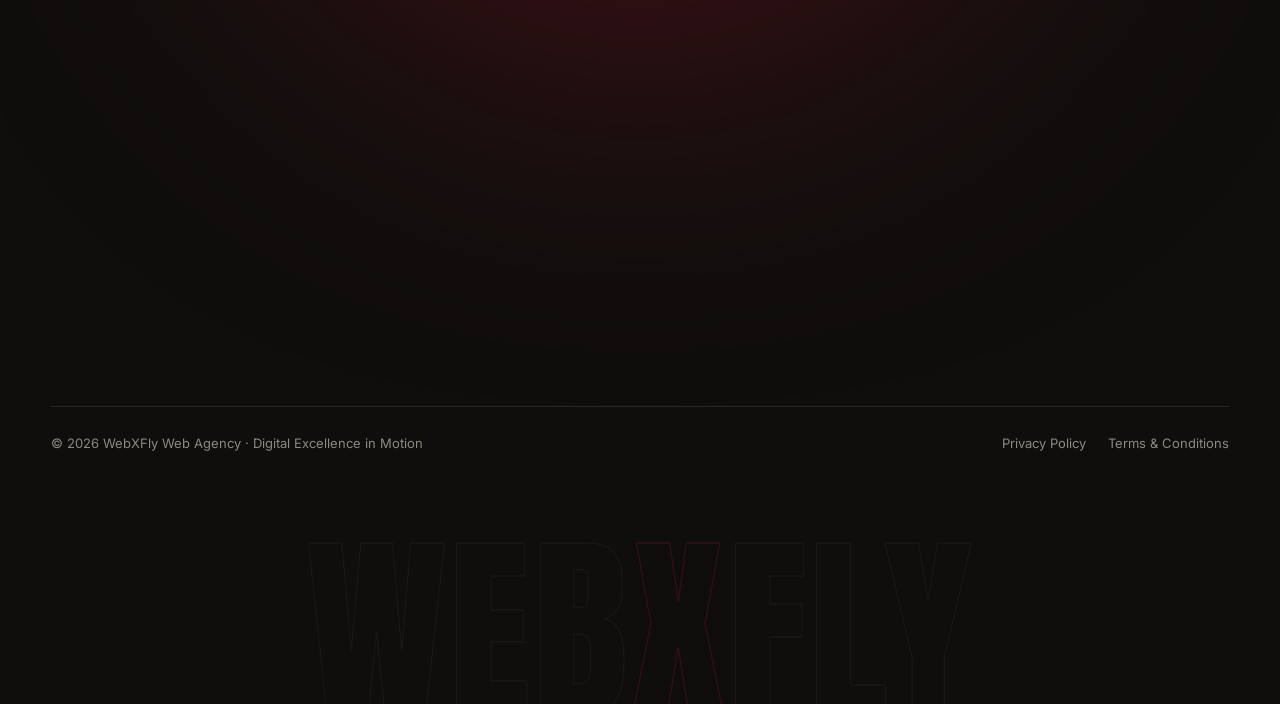
==== commit 3d03108e: "Swipe/drag work carousel, smooth scrolling, price count-up, mobile fixes - "Who we build for" is now" ====
--- a/webxfly-website/index.html
+++ b/webxfly-website/index.html
@@ -193,7 +193,7 @@
   </section>
 
   <!-- ========== 01 · WHO WE BUILD FOR ========== -->
-  <section class="ind-sec" id="indSec" data-at="0">
+  <section class="ind-sec" id="indSec" data-at="0" tabindex="-1" aria-label="Who we build for — sample websites. Swipe, drag or use the arrow keys">
     <div class="ind-stage" id="indStage">
   
       <div class="ghost-word" id="ghostWord"></div>
@@ -211,6 +211,11 @@
   
       <div class="ind-foot">
         <div class="chips" id="chips"></div>
+        <p class="ind-hint" id="indHint" aria-hidden="true"><span class="ind-hint__hand"></span><span id="indHintText">Drag to explore</span></p>
+        <div class="ind-arrows">
+          <button class="ind-arrow" id="indPrev" type="button" aria-label="Previous business type"><svg viewBox="0 0 24 24" aria-hidden="true"><path d="M15 5l-7 7 7 7" fill="none" stroke="currentColor" stroke-width="2" stroke-linecap="round" stroke-linejoin="round"/></svg></button>
+          <button class="ind-arrow" id="indNext" type="button" aria-label="Next business type"><svg viewBox="0 0 24 24" aria-hidden="true"><path d="M9 5l7 7-7 7" fill="none" stroke="currentColor" stroke-width="2" stroke-linecap="round" stroke-linejoin="round"/></svg></button>
+        </div>
         <div class="counter"><span class="win"><span class="strip" id="counterWin"></span></span><span class="of">/ 06</span></div>
       </div>
       <div class="ind-bar"><i id="indBar"></i></div>
@@ -272,7 +277,7 @@
           <p class="price"><span class="r" data-n="999">₹0</span> – <span data-n="1499">₹0</span></p>
           <p class="blurb">Perfect for getting started online.</p>
           <ul>
-            <li><i>✓</i><span class="nw">1-Page</span> Website (Landing Page)</li>
+            <li><i>✓</i><span><span class="nw">1-Page</span> Website (Landing Page)</span></li>
             <li><i>✓</i>Mobile Responsive Design</li>
             <li><i>✓</i>WhatsApp Integration</li>
             <li><i>✓</i>Contact Section</li>
@@ -306,7 +311,7 @@
             <li><i>✓</i>Custom Design</li>
             <li><i>✓</i>Lead Capture System</li>
             <li><i>✓</i>Speed Optimization</li>
-            <li><i>✓</i><span class="nw">SEO-Ready</span> Structure</li>
+            <li><i>✓</i><span><span class="nw">SEO-Ready</span> Structure</span></li>
             <li><i>✓</i>Delivery in 5–7 Days</li>
           </ul>
           <a href="https://wa.me/918609894860?text=Hi%20WebXFly%21%20I%27m%20interested%20in%20the%20Pro%20Plan%20%28%E2%82%B92%2C999%E2%80%93%E2%82%B93%2C499%29." target="_blank" rel="noopener noreferrer" class="btn btn--line">Go Pro</a>
@@ -328,7 +333,7 @@
         </div>
       </div>
       <div class="pbox reveal">
-        <h3>➕ <span class="nw">Add-On</span> Services</h3>
+        <h3>➕ <span><span class="nw">Add-On</span> Services</span></h3>
         <div class="prow"><span>Logo Design</span><b>On request</b></div>
         <div class="prow"><span>Banner / Poster (Soft Copy)</span><b>On request</b></div>
         <div class="prow"><span>Extra Page</span><b>₹199 / page</b></div>
--- a/webxfly-website/css/style.css
+++ b/webxfly-website/css/style.css
@@ -184,11 +184,11 @@
 @keyframes streakR{0%,100%{transform:none;filter:blur(0)}40%{transform:skewX(-14deg) scaleX(1.14);filter:blur(2px)}}
 .intro__word .g--x .ch span{transition:transform 1.1s var(--out-expo),color .9s,-webkit-text-stroke-color .9s}
 /* 2 · X turns into a big outline behind the sculpture */
-.hero.s2 .intro__word .g--x{transform:translate3d(0,var(--x-dy,0px),0) scale(var(--x-scale,2.6));opacity:.32}
+.hero.s2 .intro__word .g--x{transform:translate3d(var(--x-dx,0px),var(--x-dy,0px),0) scale(var(--x-scale,2.6));opacity:.32}
 .hero.s2 .intro__word .g--x .ch span{color:transparent;-webkit-text-stroke:2px var(--red)}
 /* 3 · wordmark leaves — soft lift + fade (no hard mask cut) */
 .hero.s3 .intro__word .ch span,.hero.s3 .intro__word .g .ch span{transform:translate3d(0,-38%,0);opacity:0;filter:blur(6px);animation:none;transition:transform .9s var(--in-out),opacity .6s ease,filter .6s ease}
-.hero.s3 .intro__word .g--x{opacity:0;transform:translate3d(0,var(--x-dy,0px),0) scale(calc(var(--x-scale,2.6) * 1.25)) rotate(-10deg)}
+.hero.s3 .intro__word .g--x{opacity:0;transform:translate3d(var(--x-dx,0px),var(--x-dy,0px),0) scale(calc(var(--x-scale,2.6) * 1.25)) rotate(-10deg)}
 
 /* ----- The sculpture ----- */
 .figure{position:absolute;z-index:2;bottom:0;right:var(--fig-right,3vw);height:var(--fig-h,90vh);pointer-events:none;
--- a/webxfly-website/css/industries.css
+++ b/webxfly-website/css/industries.css
@@ -5,13 +5,22 @@
    ========================================================== */
 /* ---------- Section shell ---------- */
 .ind-sec{position:relative;background:var(--paper)}
-.ind-stage{position:sticky;top:0;height:100vh;overflow:hidden}
+.ind-stage{position:relative;height:100vh;overflow:hidden;touch-action:pan-y;-webkit-user-select:none;user-select:none;outline:none}
+.ind-sec{outline:none}
+/* one screen tall — the panels move sideways (swipe / drag), not with page scroll */
+.ind-sec .ind-stage{min-height:620px;
+  /* desktop bands, all derived from the screen height so nothing collides on short laptops:
+     heading → (mockup | copy) → controls */
+  --ht:max(86px,10.5vh);                          /* heading top (clears the menu bar) */
+  --rt:calc(var(--ht) + 150px);                    /* mockup band top */
+  --rb:calc(4.5vh + 74px);                         /* mockup band bottom (above the controls) */
+  --rh:calc(100svh - var(--rt) - var(--rb))}       /* mockup band height */
 .ind-stage::after{content:"";position:absolute;inset:0;z-index:9;pointer-events:none;opacity:.05;
   background-image:url("data:image/svg+xml;utf8,<svg xmlns='http://www.w3.org/2000/svg' width='160' height='160'><filter id='n'><feTurbulence type='fractalNoise' baseFrequency='.9' numOctaves='2' stitchTiles='stitch'/></filter><rect width='100%' height='100%' filter='url(%23n)'/></svg>")}
 
 /* header */
-.ind-head h2{max-width:14ch}
-.ind-head{position:absolute;z-index:6;top:7vh;left:max(28px,calc((100vw - var(--maxw))/2 + 28px));right:max(28px,calc((100vw - var(--maxw))/2 + 28px));display:flex;justify-content:space-between;align-items:flex-end;gap:30px;pointer-events:none}
+.ind-head h2{max-width:22ch}   /* two lines on desktop, leaves room for the mockup band */
+.ind-head{position:absolute;z-index:6;top:var(--ht);left:max(28px,calc((100vw - var(--maxw))/2 + 28px));right:max(28px,calc((100vw - var(--maxw))/2 + 28px));display:flex;justify-content:space-between;align-items:flex-end;gap:30px;pointer-events:none}
 .kick{font:600 12px 'Inter';letter-spacing:.28em;color:var(--muted);display:flex;align-items:center;gap:12px}
 .kick::before{content:"";width:34px;height:1.5px;background:var(--red)}
 .ind-head h2{font:600 clamp(28px,3.1vw,50px)/1.02 'Fraunces',serif;letter-spacing:-.03em;margin-top:14px}
@@ -23,14 +32,15 @@
   -webkit-text-stroke:1.5px rgba(20,19,18,.11);transform:translate3d(0,-50%,0);will-change:transform;pointer-events:none}
 
 /* ---------- Rail ---------- */
-.rail-wrap{position:absolute;z-index:3;top:14vh;bottom:8vh;left:32vw;right:0;overflow:hidden;
-}
+.rail-wrap{position:absolute;z-index:3;top:var(--rt);bottom:var(--rb);left:32vw;right:0;overflow:hidden;cursor:grab}
+.ind-stage.is-dragging .rail-wrap,.ind-stage.is-dragging{cursor:grabbing}
+.rail-wrap img{-webkit-user-drag:none}
 /* soft edge so panels fade out instead of being cut off — a painted fade (much cheaper than a mask while scrolling) */
 .rail-wrap::after{content:"";position:absolute;inset:0 auto 0 0;width:7%;z-index:2;pointer-events:none;background:linear-gradient(to right,var(--paper),rgba(244,242,237,0))}
 .rail{position:absolute;top:0;left:0;height:100%;display:flex;will-change:transform}
 .panel{position:relative;width:68vw;height:100%;flex:none;display:flex;align-items:center;justify-content:center}
 /* pinned copy column — always readable while the devices slide past */
-.copy{position:absolute;z-index:5;top:50%;left:max(28px,calc((100vw - var(--maxw))/2 + 28px));width:min(27vw,340px);transform:translateY(-52%)}
+.copy{position:absolute;z-index:5;top:max(var(--rt),calc(50% - 190px));left:max(28px,calc((100vw - var(--maxw))/2 + 28px));width:min(27vw,340px)}
 .copy .p-meta{position:absolute;top:0;left:0;right:0;will-change:transform,opacity}
 
 /* left column */
@@ -49,7 +59,7 @@
 .dev{position:relative;transform-style:preserve-3d;will-change:transform}
 
 /* browser */
-.browser{width:min(54vw,780px);border-radius:14px;overflow:hidden;background:#fff;box-shadow:0 50px 90px rgba(20,18,16,.28),0 0 0 1px rgba(20,18,16,.08)}
+.browser{width:min(54vw,780px,calc(var(--rh) * 1.3));border-radius:14px;overflow:hidden;background:#fff;box-shadow:0 50px 90px rgba(20,18,16,.28),0 0 0 1px rgba(20,18,16,.08)}
 .b-bar{height:clamp(26px,2.4vw,34px);background:#e9e6e0;display:flex;align-items:center;gap:6px;padding:0 12px;border-bottom:1px solid rgba(0,0,0,.07)}
 .b-bar i{width:9px;height:9px;border-radius:50%;flex:none}
 .b-url{flex:1;margin-left:10px;height:62%;border-radius:99px;background:#fff;display:flex;align-items:center;padding:0 10px;font:600 clamp(8px,.78vw,11px) 'Inter';color:#8f8b83;gap:6px}
@@ -107,14 +117,29 @@
 .ms.tall .ms-cta{font-size:3cqw;padding:2cqw 3.4cqw}
 
 /* ---------- Bottom bar ---------- */
-.ind-foot{position:absolute;z-index:6;left:max(28px,calc((100vw - var(--maxw))/2 + 28px));right:max(28px,calc((100vw - var(--maxw))/2 + 28px));bottom:4.5vh;display:flex;align-items:center;justify-content:flex-end;gap:26px}
+.ind-foot{position:absolute;z-index:6;left:max(28px,calc((100vw - var(--maxw))/2 + 28px));right:max(100px,calc((100vw - var(--maxw))/2 + 28px));   /* right: clear of the WhatsApp button */
+  bottom:4.5vh;display:flex;align-items:center;justify-content:flex-end;gap:22px}
+/* "drag / swipe to explore" — fades away after the first interaction */
+.ind-hint{margin-right:auto;white-space:nowrap;display:inline-flex;align-items:center;gap:10px;font:600 11.5px 'Inter';letter-spacing:.16em;text-transform:uppercase;color:var(--muted);transition:opacity .6s ease}
+.ind-hint.is-used{opacity:0}
+.ind-hint__hand{position:relative;width:34px;height:2px;background:rgba(20,19,18,.15);border-radius:2px;overflow:hidden}
+.ind-hint__hand::after{content:"";position:absolute;inset:0;width:40%;background:var(--red);border-radius:2px;animation:indHint 1.8s var(--in-out) infinite}
+@keyframes indHint{0%{transform:translateX(-100%)}60%,100%{transform:translateX(250%)}}
+/* previous / next */
+.ind-arrows{display:flex;gap:8px}
+.ind-arrow{width:44px;height:44px;border-radius:50%;display:grid;place-items:center;border:1px solid var(--line);background:rgba(255,255,255,.6);color:var(--ink);cursor:pointer;transition:background .3s,color .3s,border-color .3s,transform .3s var(--out-expo)}
+.ind-arrow svg{width:18px;height:18px}
+.ind-arrow:hover{background:var(--ink);color:#fff;border-color:var(--ink)}
+.ind-arrow:active{transform:scale(.92)}
+.ind-arrow:focus-visible{outline:2px solid var(--red);outline-offset:2px}
+.chip{cursor:pointer}
 .chips{display:flex;gap:8px;flex-wrap:wrap}
 .chip{font:600 12px 'Inter';letter-spacing:.04em;padding:9px 16px;border-radius:99px;border:1px solid var(--line);color:var(--muted);background:rgba(255,255,255,.5);transition:color .35s,border-color .35s;position:relative;overflow:hidden}
 .chip i{position:absolute;inset:0;background:var(--red);transform:scaleX(0);transform-origin:left;transition:transform .45s var(--out-expo)}
 .chip span{position:relative;z-index:2}
 .chip.on{color:#fff;border-color:var(--red)}
 .chip.on i{transform:scaleX(1)}
-.counter{display:flex;align-items:baseline;gap:7px;font:400 34px 'Anton';color:var(--ink)}
+.counter{display:flex;flex:none;white-space:nowrap;align-items:baseline;gap:7px;font:400 34px 'Anton';color:var(--ink)}
 .counter .win{height:34px;overflow:hidden}
 .counter .strip{display:block;will-change:transform}
 .counter .strip b{display:block;font-weight:400;height:34px;line-height:34px}
@@ -123,24 +148,33 @@
 .ind-bar i{display:block;height:100%;background:var(--red);transform-origin:left;transform:scaleX(0)}
 
 @media (max-width:860px){
-  .ind-foot{right:88px}   /* keep the 01/06 counter clear of the WhatsApp button */
-  /* phones: header on top, one device in the middle, copy underneath */
-  .rail-wrap{left:0;top:20vh;bottom:auto;height:34vh}
+  /* phones: everything stacks in normal flow — heading, swipeable mockup, copy, controls —
+     so nothing can overlap or hide under the menu bar, whatever the screen height */
+  .ind-sec .ind-stage{height:auto;min-height:0;padding:86px 0 30px;display:flex;flex-direction:column}
+  .ind-head{order:1}.rail-wrap{order:2}.ind-foot{order:3}.copy{order:4}   /* controls sit right under the mockup */
+  .ind-head{position:relative;top:auto;left:auto;right:auto;margin:0 20px;flex-direction:column;align-items:flex-start;gap:0}
+  .ind-head .note{display:none}
+  .ind-head h2{max-width:none}
+  .rail-wrap{position:relative;top:auto;bottom:auto;left:auto;right:auto;height:min(64vw,420px);margin-top:20px}
   .rail-wrap::after{display:none}
   .panel{width:100vw}
   .p-devices{height:100%;align-items:center}
   .browser{width:86vw}
   .phone{display:none}
-  .copy{top:57vh;bottom:auto;left:20px;right:20px;width:auto;transform:none}
-  .copy .p-meta{top:0;bottom:auto}
+  .copy{position:relative;top:auto;left:auto;width:auto;transform:none;margin:22px 20px 0;display:grid}
+  .copy .p-meta{position:relative;top:auto;left:auto;right:auto;grid-area:1/1}   /* stacked; tallest sets the height */
   .p-num{font-size:44px}
   .p-name{font-size:23px;margin:6px 0 10px}
   .p-desc{font-size:14px;margin-bottom:14px}
   .p-scope{margin-top:12px}
-  .ind-head{flex-direction:column;align-items:flex-start}
-  .ind-head .note{display:none}
-  .ind-head h2{max-width:none}
+  .ind-foot{position:relative;left:auto;right:auto;bottom:auto;margin:16px 20px 0;gap:12px}
+  .ind-hint{letter-spacing:.1em;font-size:11px}
+  .counter{font-size:28px}.counter .win{height:28px}.counter .strip b{height:28px;line-height:28px}
   .chips{display:none}
+  .ind-arrow{width:42px;height:42px}
+}
+@media (max-width:359px){ .ind-hint span:last-child{display:none} }
+
 }
 
 
